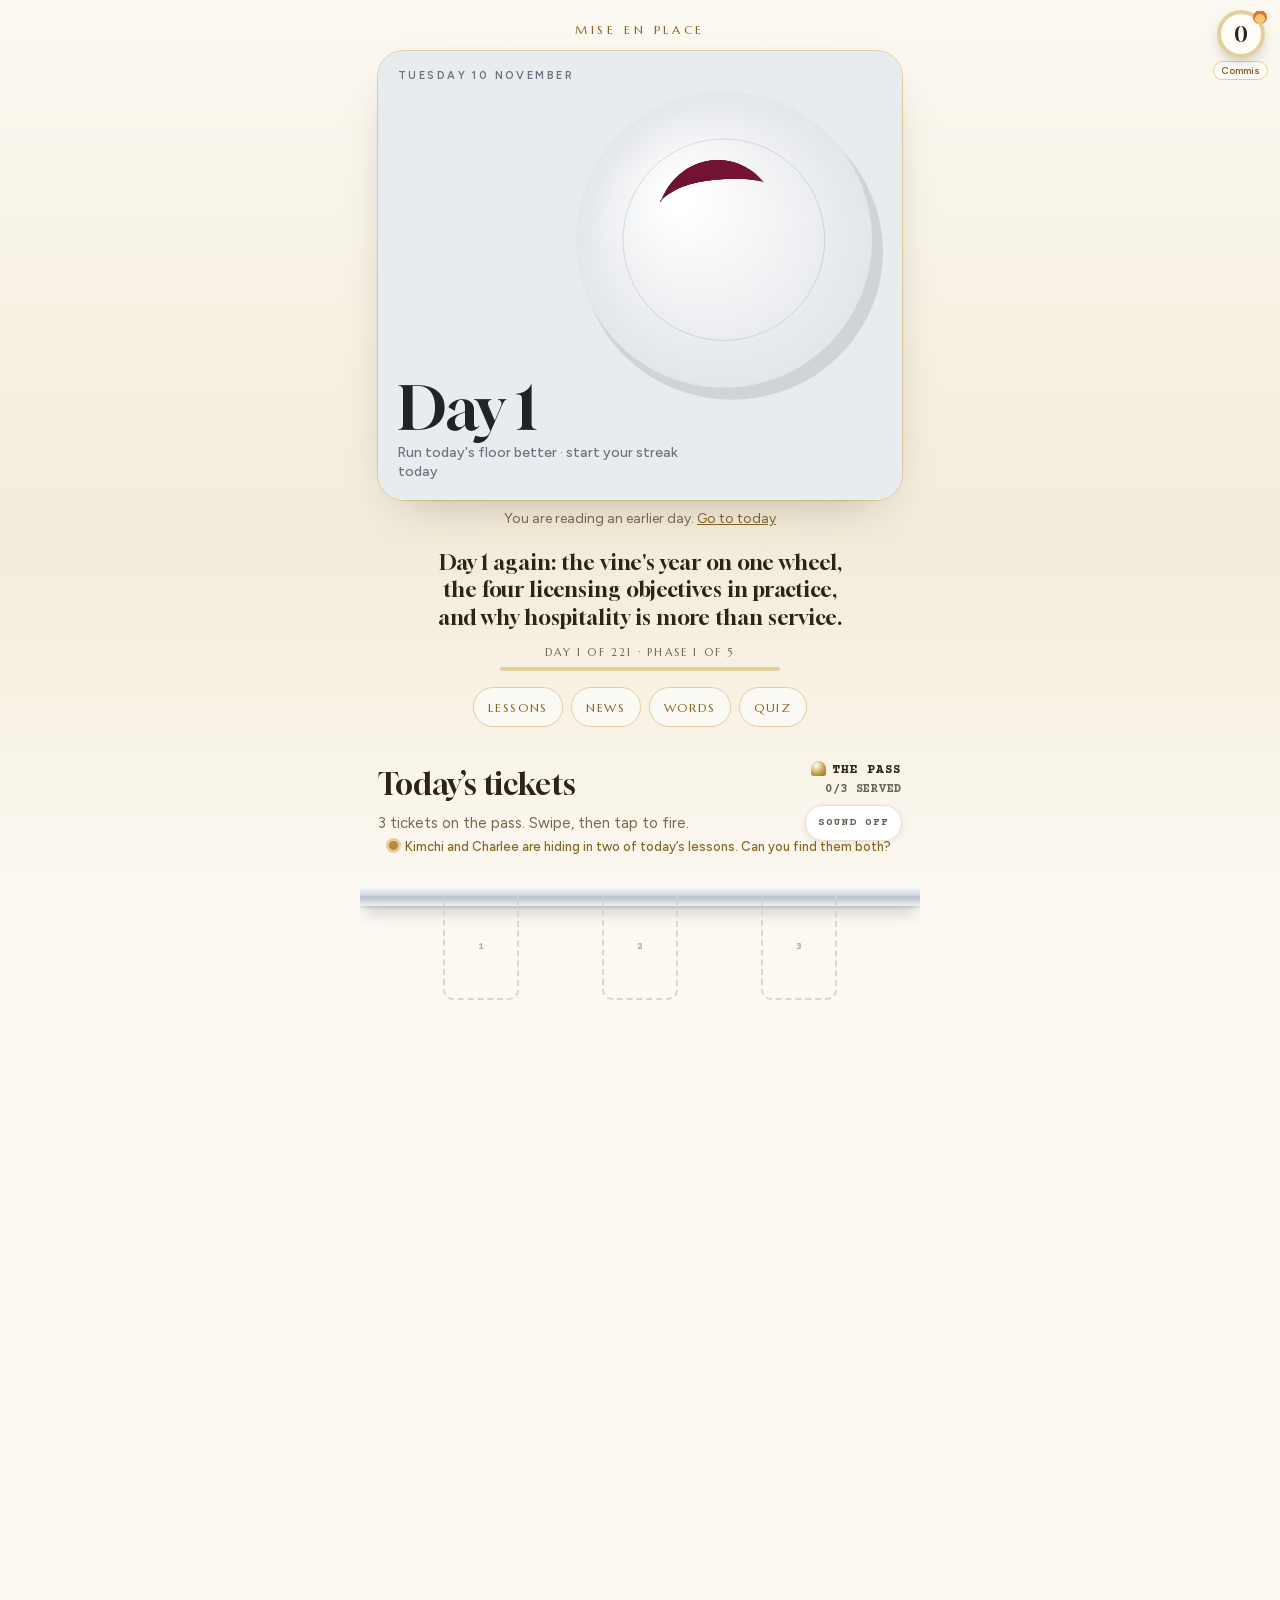
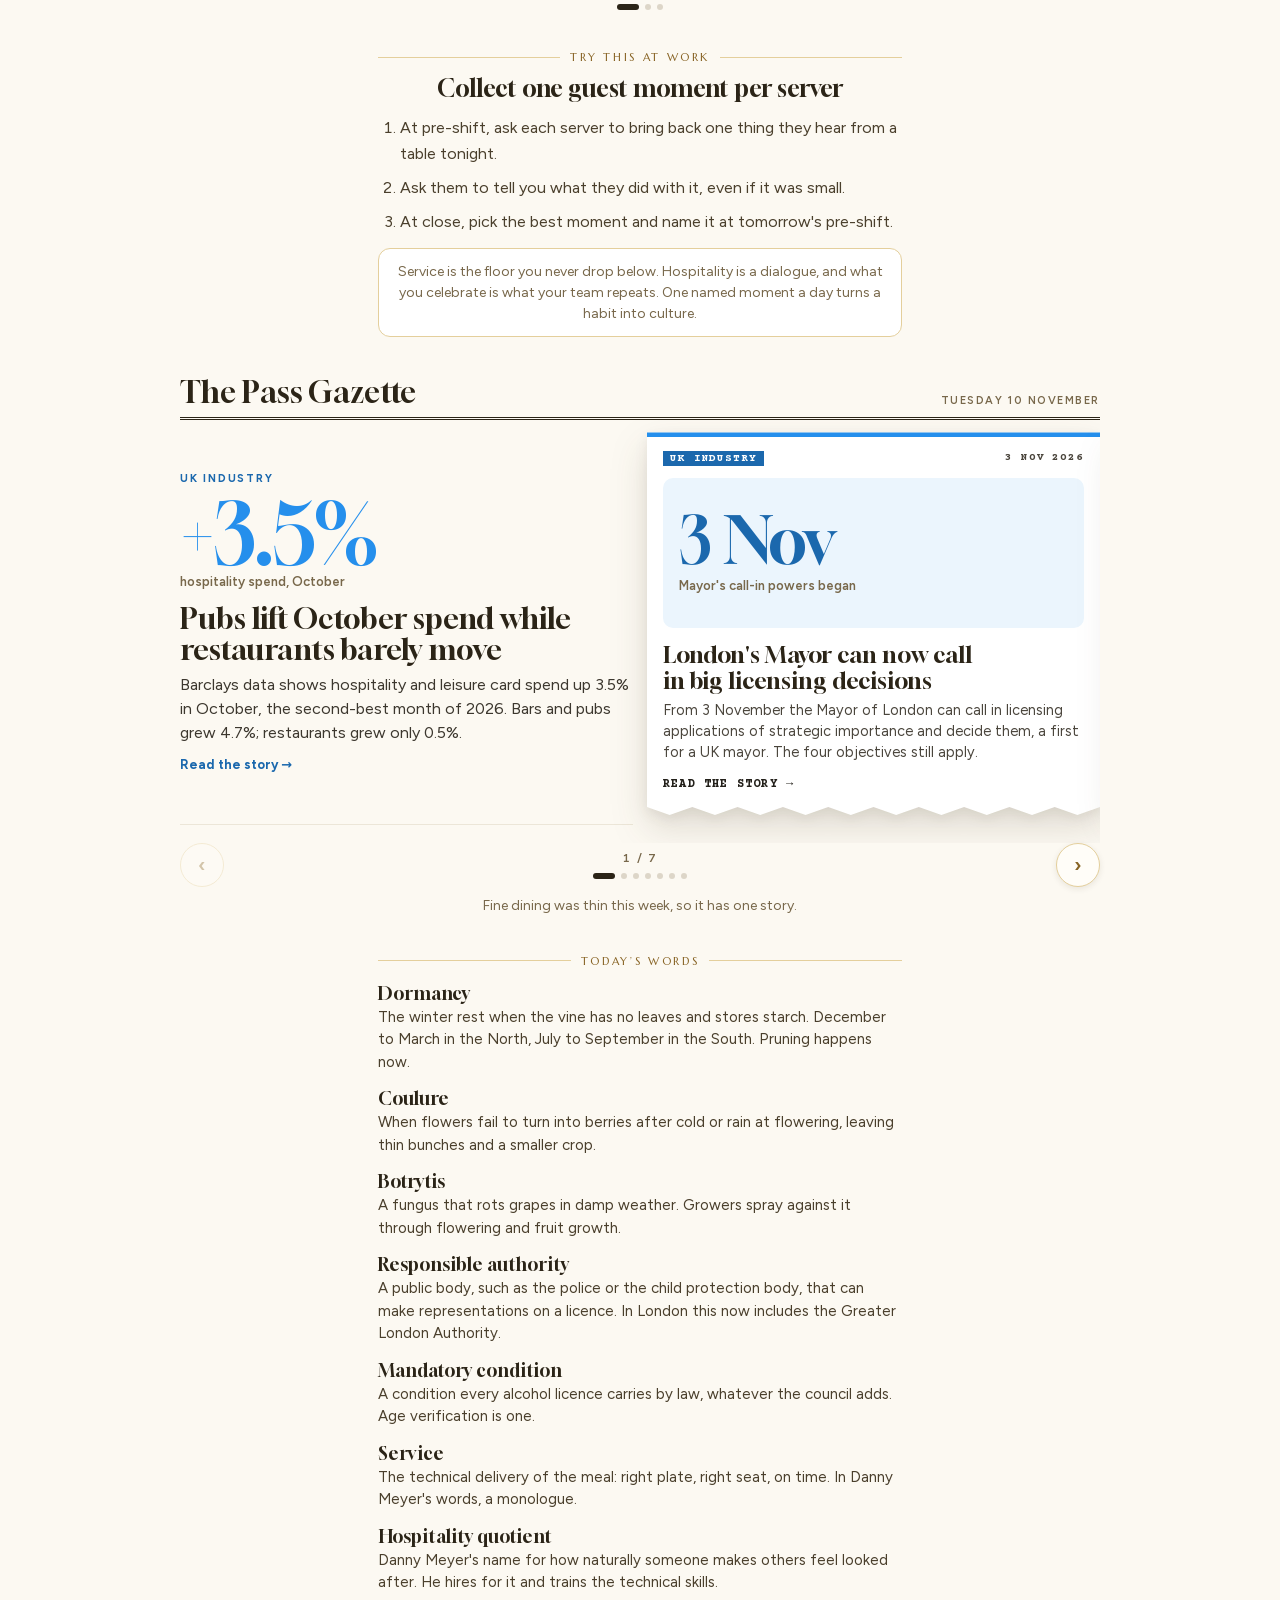
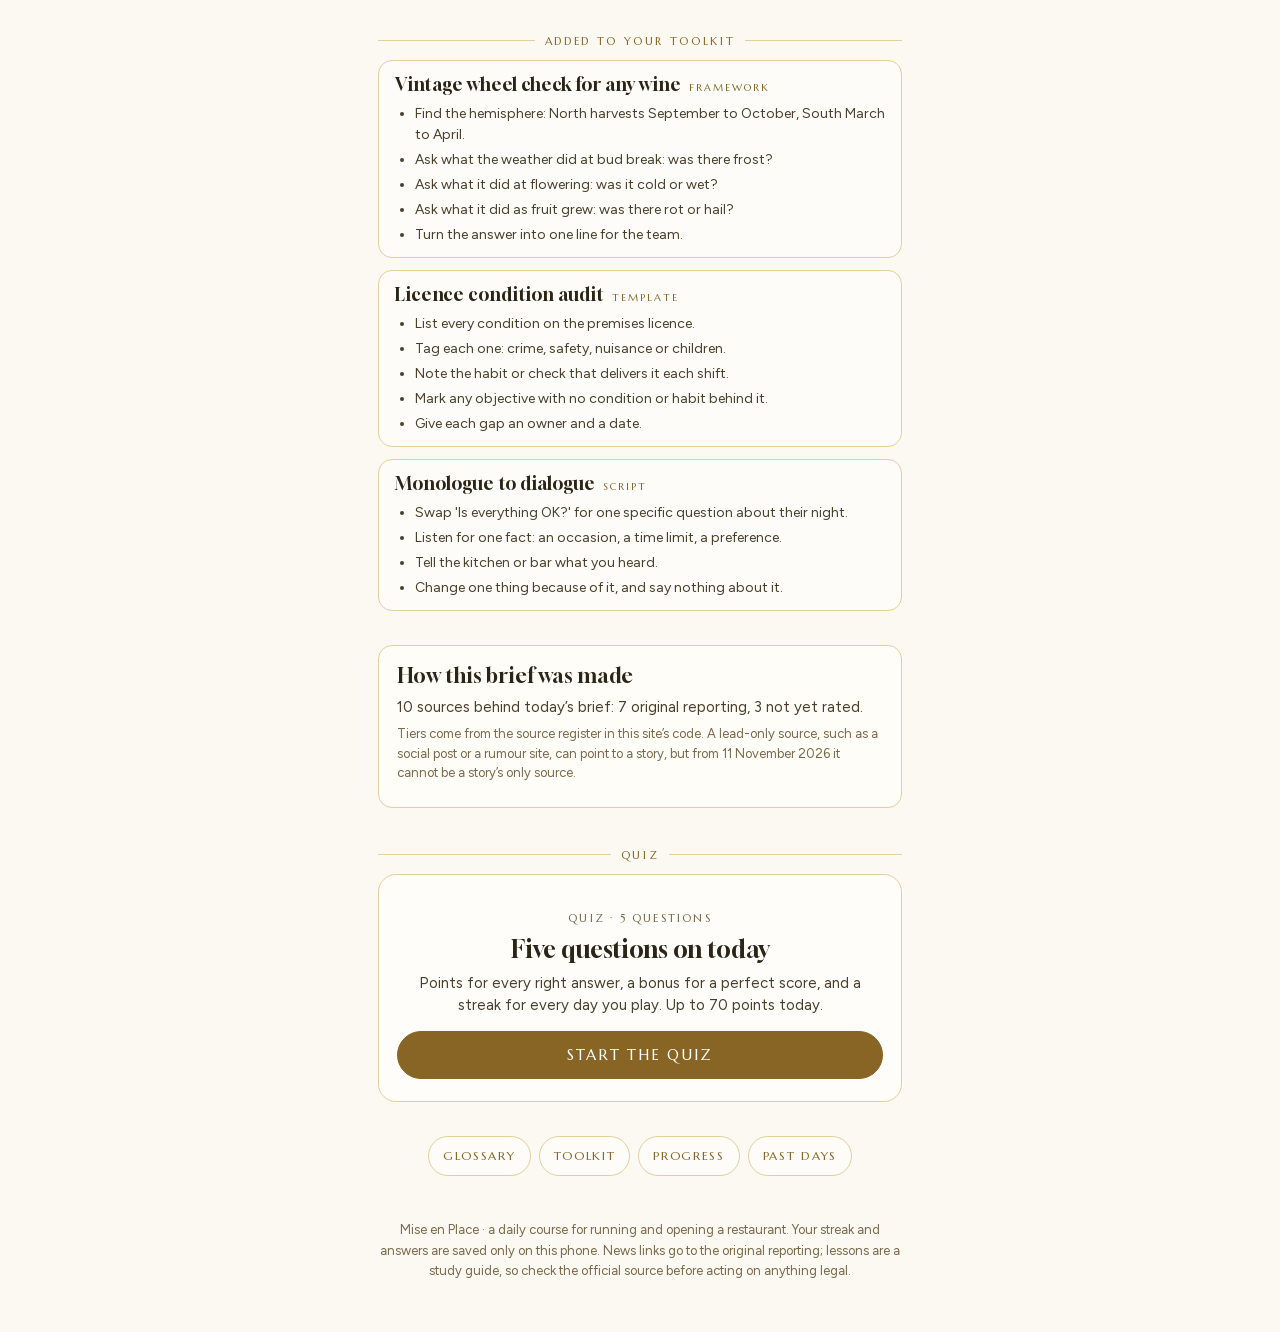
==== index.html @ 1d0776a3 "News becomes one sideways carousel under The Pass Gazette masthead The front page (lead story) is sl" ====
<!doctype html>
<html lang="en-GB">
<head>
<meta charset="utf-8">
<meta http-equiv="Content-Security-Policy" content="default-src 'none'; script-src 'self'; style-src 'self' 'unsafe-inline'; font-src 'self'; img-src 'self' data:; connect-src 'self'; manifest-src 'self'; worker-src 'self'; media-src 'none'; object-src 'none'; base-uri 'none'; form-action 'none'">
<meta name="viewport" content="width=device-width, initial-scale=1, viewport-fit=cover">
<meta name="referrer" content="no-referrer">
<meta name="robots" content="noindex">
<meta name="theme-color" content="#fcf9f2">
<title>Mise en Place</title>
<link rel="manifest" href="manifest.webmanifest">
<link rel="apple-touch-icon" href="icons/apple-touch-icon.png">
<meta name="apple-mobile-web-app-capable" content="yes">
<meta name="mobile-web-app-capable" content="yes">
<meta name="apple-mobile-web-app-title" content="Mise en Place">
<meta name="apple-mobile-web-app-status-bar-style" content="default">
<link rel="icon" href="data:image/svg+xml,%3Csvg xmlns='http://www.w3.org/2000/svg' viewBox='0 0 32 32'%3E%3Ccircle cx='16' cy='16' r='15' fill='%23fcf9f2' stroke='%23b48a3c' stroke-width='2'/%3E%3Ctext x='16' y='22' font-size='16' text-anchor='middle' fill='%23b48a3c' font-family='Georgia'%3EM%3C/text%3E%3C/svg%3E">
<link rel="stylesheet" href="fonts/fonts.css">
<style>
/* Champagne: daylight gold on ivory, thin gold rules, engraved small capitals, centred. Bright backgrounds only. */
:root{--ivory:#fcf9f2;--ivory2:#f4ecda;--ink:#2b2417;--body:#4a3f2c;--gold:#b48a3c;--goldd:#886425;--goldl:#e4cf9c;--mute:#78684b;--card:#fffdf8;--ok:#4f7d2e;--no:#a8452e;
  --disp:'Gloock',Georgia,serif;--caps:'Marcellus',Georgia,serif;--ui:'Figtree',system-ui,sans-serif;color-scheme:light}
*{box-sizing:border-box}
html{background:var(--ivory)}
body{margin:0;background:linear-gradient(var(--ivory),var(--ivory2) 60%,var(--ivory));background-attachment:fixed;color:var(--ink);font-family:var(--ui);-webkit-text-size-adjust:100%}
a{color:var(--goldd)}
button{font:inherit;color:inherit;cursor:pointer}
.wrap{max-width:560px;margin:0 auto;padding:16px max(18px,env(safe-area-inset-left)) 48px max(18px,env(safe-area-inset-right))}
.mast{text-align:center;font:400 12px var(--caps);letter-spacing:.3em;text-transform:uppercase;color:var(--goldd);margin:6px 0 14px}
.hero{position:relative;width:100%;aspect-ratio:420/360;border-radius:26px;overflow:hidden;box-shadow:0 18px 50px -26px #2b241766,0 0 0 1px var(--goldl);isolation:isolate;background:var(--ivory)}
.hero canvas{position:absolute;inset:0;width:100%;height:100%;display:block}
.ov{position:absolute;inset:0;pointer-events:none;padding:18px 20px;display:flex;flex-direction:column;justify-content:space-between;color:var(--hink,#2b2417)}
.ov .s{font:600 11px var(--ui);letter-spacing:.22em;text-transform:uppercase;color:var(--hsub,#7a6646)}
.ov .d{font:400 clamp(44px,13vw,60px)/1 var(--disp)}
.ov .d small{display:block;font:500 14px/1.35 var(--ui);color:var(--hsub,#4b5563);margin-top:6px;max-width:58%}
.welcome{text-align:center;font:400 21px/1.3 var(--disp);margin:22px 4px 6px;text-wrap:balance}
.prog{margin:14px 0 4px;text-align:center;font:400 11px var(--caps);letter-spacing:.2em;text-transform:uppercase;color:var(--mute)}
.bar{height:4px;border-radius:4px;background:var(--goldl);overflow:hidden;margin:8px auto 0;max-width:280px}.bar i{display:block;height:100%;background:var(--gold)}
.chips{display:flex;flex-wrap:wrap;justify-content:center;gap:8px;margin:16px 0 0}
.chips a,.chips button{font:400 12px var(--caps);letter-spacing:.14em;text-transform:uppercase;text-decoration:none;color:var(--goldd);border:1px solid var(--goldl);background:rgba(255,255,255,.6);border-radius:99px;padding:9px 14px;min-height:40px;display:inline-flex;align-items:center}
.rule{display:flex;align-items:center;gap:10px;color:var(--goldd);margin:40px 0 6px;font:400 11px var(--caps);letter-spacing:.24em;text-transform:uppercase;text-align:center}
.rule::before,.rule::after{content:'';flex:1;height:1px;background:var(--goldl)}
.lesson .mod{text-align:center;font:400 11px var(--caps);letter-spacing:.16em;text-transform:uppercase;color:var(--mute);margin-top:2px}
.dot{display:inline-block;width:8px;height:8px;border-radius:50%;margin-right:7px;vertical-align:1px}
h2.t{font:400 27px/1.15 var(--disp);margin:10px 0 8px;text-align:center;text-wrap:balance}
.outcome{text-align:center;font-style:italic;color:var(--mute);font-size:15px;line-height:1.45;margin:0 0 14px}
.fig{border-top:1px solid var(--goldl);border-bottom:1px solid var(--goldl);padding:14px 0;margin:0 -4px}
.fig svg{display:block;width:100%;height:auto;max-height:70vh}
.fig .alt{font-size:12px;color:var(--mute);text-align:center;margin-top:8px;line-height:1.4}
.lesson p,.tryit p,.tryit li{font-size:16px;line-height:1.62;color:var(--body);margin:14px 0 0}
.lesson h3{font:400 13px var(--caps);letter-spacing:.14em;text-transform:uppercase;color:var(--goldd);margin:22px 0 0}
.lesson h3+p{margin-top:6px}
.atwork{margin-top:20px;padding:14px 16px;border:1px solid var(--goldl);border-radius:14px;background:rgba(255,255,255,.55)}
.atwork b{display:block;font:400 11px var(--caps);letter-spacing:.2em;text-transform:uppercase;color:var(--goldd);margin-bottom:4px}
.atwork p{margin:0!important;font-size:15px!important}
.take{margin:18px 0 0;text-align:center;font:400 19px/1.35 var(--disp);color:var(--ink)}
.src{font:400 11px var(--caps);letter-spacing:.14em;color:var(--goldd);text-transform:uppercase;margin-top:14px;text-align:center;line-height:1.9}
.src a{color:var(--goldd);text-decoration:none;border-bottom:1px solid var(--goldl);padding:6px 0}
.checked{font-size:12px;color:var(--mute);text-align:center;margin-top:6px;line-height:1.4}
.tryit h2,.quizcard h2{font:400 24px/1.2 var(--disp);text-align:center;margin:10px 0 0;text-wrap:balance}
.tryit ol{margin:12px 0 0;padding-left:22px}.tryit li{margin-top:8px}
.tryit .why{font-size:14px;color:var(--mute);text-align:center;margin-top:14px;line-height:1.5}
.quizcard,.reviewcard{text-align:center;border:1px solid var(--goldl);border-radius:18px;padding:22px 18px;background:rgba(255,255,255,.65);margin-top:12px}
.quizcard p,.reviewcard p{color:var(--body);font-size:15px;line-height:1.5;margin:8px 0 0}
.btn{display:block;width:100%;margin-top:14px;min-height:48px;border-radius:99px;border:1px solid var(--goldd);background:var(--goldd);color:#fff;font:400 15px var(--caps);letter-spacing:.12em;text-transform:uppercase}
.btn.alt{background:#fff;color:var(--goldd);border-color:var(--goldl)}
.news .ng{margin-top:20px}
.news .nh{text-align:center;font:400 12px var(--caps);letter-spacing:.2em;text-transform:uppercase;color:var(--goldd)}
.item{border-bottom:1px solid var(--goldl);padding:14px 0}
.item:last-child{border-bottom:0}
.item h3{font:400 19px/1.25 var(--disp);margin:0}
.item p{font-size:15px;line-height:1.55;color:var(--body);margin:6px 0 0}
.item .so{font-size:14px;color:var(--mute)}
.item .so b{font-weight:600;color:var(--goldd)}
.item a{display:inline-block;font-size:13px;margin-top:6px;padding:6px 0}
.note{text-align:center;font-size:14px;color:var(--mute);margin-top:10px}
.words dl{margin:10px 0 0}.words dt{font:400 18px var(--disp);margin-top:14px}.words dd{margin:2px 0 0;font-size:15px;line-height:1.5;color:var(--body)}
.tool{border:1px solid var(--goldl);border-radius:14px;padding:12px 16px;margin-top:12px;background:rgba(255,255,255,.55)}
.tool b{font:400 18px var(--disp)}.tool .k{font:400 10px var(--caps);letter-spacing:.2em;text-transform:uppercase;color:var(--goldd);margin-left:8px}
.tool ul{margin:8px 0 0;padding-left:20px}.tool li{font-size:14px;line-height:1.5;color:var(--body);margin-top:4px}
footer{text-align:center;font-size:13px;color:var(--mute);margin-top:44px;line-height:1.6}
.err{padding:40px 10px;text-align:center;font-size:17px;line-height:1.5}
/* sheets */
.sheet{position:fixed;inset:0;z-index:20;background:var(--ivory);overflow:auto;-webkit-overflow-scrolling:touch}
.sheet .sbar{position:sticky;top:0;display:flex;justify-content:space-between;align-items:center;padding:10px 16px;background:rgba(252,249,242,.96);border-bottom:1px solid var(--goldl);z-index:1}
.sheet .sbar strong{font:400 12px var(--caps);letter-spacing:.2em;text-transform:uppercase;color:var(--goldd)}
.sheet .close{min-height:44px;padding:0 14px;border-radius:99px;border:1px solid var(--goldl);background:#fff;color:var(--goldd);font:400 13px var(--caps);letter-spacing:.1em}
.sheet .body{max-width:560px;margin:0 auto;padding:18px 18px 60px}
.sheet h2{font:400 26px/1.2 var(--disp);margin:6px 0 10px;text-wrap:balance}
.sheet h3{font:400 12px var(--caps);letter-spacing:.18em;text-transform:uppercase;color:var(--goldd);margin:22px 0 6px}
.meta{font-size:13px;color:var(--mute);line-height:1.5}
.dots{display:flex;gap:6px;margin:10px 0}.dots i{flex:1;height:4px;border-radius:4px;background:var(--goldl)}.dots i.on{background:var(--gold)}.dots i.ok{background:var(--ok)}.dots i.no{background:var(--no)}
.opt{display:flex;gap:12px;align-items:flex-start;width:100%;text-align:left;margin-top:10px;padding:13px 14px;min-height:52px;border-radius:14px;border:1px solid var(--goldl);background:#fff;font-size:16px;line-height:1.4}
.opt b{font:400 14px var(--caps);color:var(--goldd);min-width:16px}
.opt.ok{border-color:var(--ok);background:#eef5e6}.opt.no{border-color:var(--no);background:#fbece6}.opt.dim{opacity:.45}
.why{margin-top:14px;padding:12px 14px;border-radius:12px;background:#fff;border:1px solid var(--goldl);font-size:15px;line-height:1.5;color:var(--body)}
.score{font:400 64px/1 var(--disp);text-align:center;margin:18px 0 4px}
.pts{text-align:center;color:var(--goldd);font-weight:600}
.badges{display:grid;grid-template-columns:1fr 1fr;gap:10px}
.bd{border:1px solid var(--goldl);border-radius:12px;padding:10px 12px;background:#fff;font-size:13px;color:var(--mute);line-height:1.4}.bd b{display:block;color:var(--ink);font-size:15px}.bd.lock{opacity:.5}.bd.new{border-color:var(--gold);margin-top:10px}
.grid{display:grid;grid-template-columns:repeat(auto-fill,minmax(9px,1fr));gap:3px;margin-top:10px}.grid i{aspect-ratio:1;border-radius:2px;opacity:.22}.grid i.d{opacity:1}
.row{display:flex;justify-content:space-between;gap:10px;font-size:14px;color:var(--body);margin-top:6px}
input,textarea{width:100%;font:inherit;font-size:16px;padding:12px;border-radius:12px;border:1px solid var(--goldl);background:#fff;margin-top:8px}
textarea{min-height:90px}
.arch a{display:flex;justify-content:space-between;gap:10px;padding:14px 0;border-bottom:1px solid var(--goldl);text-decoration:none;color:var(--ink);font-size:16px}
.arch a span{color:var(--mute);font-size:14px}
/* lesson tickets: The Pass receipts in the Atelier carousel */
#lessons .lhead{display:flex;justify-content:space-between;align-items:flex-end;gap:12px;margin-top:34px}
#lessons .lhead h2{font:400 30px/1 var(--disp);margin:0}
#lessons .lhead .r{text-align:right;font:700 12px/1.5 'Courier Prime',ui-monospace,monospace;color:#6b655a;letter-spacing:.06em}
#lessons .lhead .r b{display:block;color:var(--ink);font-size:13px}
.bell{display:inline-block;width:15px;height:15px;border-radius:50% 50% 3px 3px;background:radial-gradient(circle at 35% 30%,#fff,#c7a64d 55%,#8a6a1c);vertical-align:-3px;margin-right:6px;transform-origin:50% 0;animation:ding 1.2s .5s ease-out}
@keyframes ding{20%{transform:rotate(-14deg)}40%{transform:rotate(12deg)}60%{transform:rotate(-6deg)}80%{transform:rotate(3deg)}}
#lessons .lsub{margin:6px 0 0;font-size:15px;color:var(--mute);display:flex;justify-content:space-between;align-items:center;gap:10px}
.car{display:flex;gap:14px;overflow-x:auto;scroll-snap-type:x mandatory;padding:22px 7% 18px;margin:0 calc(-1 * max(18px,env(safe-area-inset-left)));scrollbar-width:none}
.car::-webkit-scrollbar{display:none}
.tk{flex:0 0 86%;max-width:440px;scroll-snap-align:center;position:relative;border:0;text-align:left;padding:0 0 26px;background:none;--lift:0px;transform:translateY(var(--lift));filter:drop-shadow(0 6px 8px #3a2e1814);transition:transform .35s cubic-bezier(.2,.9,.2,1),opacity .35s,filter .35s;animation:print .9s cubic-bezier(.3,.9,.3,1) backwards}
.tk:nth-child(2){animation-delay:.3s}.tk:nth-child(3){animation-delay:.6s}
@keyframes print{from{clip-path:inset(0 0 100% 0);transform:translateY(-14px)}}
.tk:not(.off){--lift:-6px;filter:drop-shadow(0 4px 6px #3a2e181c) drop-shadow(0 22px 26px #3a2e1838)}
@media(hover:hover){.tk:not(.off):hover{--lift:-12px;filter:drop-shadow(0 6px 8px #3a2e1822) drop-shadow(0 34px 34px #3a2e1848)}}
.tk:not(.off):active{--lift:-2px;filter:drop-shadow(0 3px 4px #3a2e1826) drop-shadow(0 10px 14px #3a2e1830);transition-duration:.12s}
.tk.off{transform:scale(.94);opacity:.72}
.tk:focus-visible{outline:3px solid var(--gold);outline-offset:4px}
.paper{position:relative;background:#fff;padding:20px 20px 30px;min-height:500px;display:flex;flex-direction:column;clip-path:polygon(0 0,100% 0,100% calc(100% - 12px),95% 100%,90% calc(100% - 12px),85% 100%,80% calc(100% - 12px),75% 100%,70% calc(100% - 12px),65% 100%,60% calc(100% - 12px),55% 100%,50% calc(100% - 12px),45% 100%,40% calc(100% - 12px),35% 100%,30% calc(100% - 12px),25% 100%,20% calc(100% - 12px),15% 100%,10% calc(100% - 12px),5% 100%,0 calc(100% - 12px))}
.paper::before{content:'';position:absolute;inset:0 0 auto;height:6px;background:var(--c)}
.rows{display:flex;justify-content:space-between;gap:8px;font:700 12px 'Courier Prime',ui-monospace,monospace;letter-spacing:.08em;color:#4a453c;margin-top:6px}
.rows.lt{font-weight:400}
.rows .ar{color:#fff;background:var(--cd,var(--c));padding:2px 8px;white-space:nowrap}
.rn{font:400 92px/.8 var(--disp);color:var(--c);margin-top:14px}
.dash{border:0;border-top:2px dashed #d8d2c4;margin:14px 0 0}
.tk h3{font:400 27px/1.1 var(--disp);margin:12px 0 8px;color:#1f1c16;text-wrap:balance}
.tk p{margin:0 0 16px;font-size:15.5px;line-height:1.5;color:#4a453c}
.glimpse{position:relative;margin-top:auto;height:150px;border-radius:12px;background:#faf8f3;border:1px solid #efe9dc;overflow:hidden}
.glimpse::after{content:'';position:absolute;left:0;right:0;bottom:0;height:34px;background:linear-gradient(rgba(250,248,243,0),#faf8f3)}
.glimpse svg{display:block;width:100%;height:100%}
.fire{display:flex;justify-content:space-between;gap:8px;margin-top:14px;font:700 13px 'Courier Prime',ui-monospace,monospace;letter-spacing:.08em;color:#23201a}
.fire span:first-child{color:#6b655a;overflow:hidden;text-overflow:ellipsis;white-space:nowrap}
.stamp{position:absolute;right:18px;top:118px;font:700 28px 'Courier Prime',ui-monospace,monospace;color:#ad4c25;border:3px solid #ad4c25;padding:2px 12px;transform:rotate(-12deg) scale(2.2);opacity:0;letter-spacing:.12em;pointer-events:none;background:rgba(255,255,255,.75)}
.tk.done .stamp{opacity:.9;transform:rotate(-12deg) scale(1);transition:transform .35s cubic-bezier(.3,1.6,.5,1),opacity .2s}
.pager{display:flex;justify-content:center;gap:6px}
.pager i{width:6px;height:6px;border-radius:50%;background:#ddd6c8;transition:all .3s}.pager i.on{width:22px;border-radius:6px;background:var(--ink)}.pager i.ok{background:#ad4c25}
/* the reading sheet */
.lwrap{position:fixed;inset:0;z-index:25}
.lscrim{position:absolute;inset:0;background:rgba(35,32,26,.25);animation:fade .3s both}
@keyframes fade{from{opacity:0}}
.lsheet{position:absolute;left:0;right:0;bottom:0;top:max(44px,env(safe-area-inset-top));max-width:640px;margin:0 auto;border-radius:26px 26px 0 0;background:#fff;box-shadow:0 -20px 40px -20px #3a2e1855;overflow-y:auto;-webkit-overflow-scrolling:touch;animation:rise .45s cubic-bezier(.2,.9,.2,1) both}
@keyframes rise{from{transform:translateY(100%)}}
.lsheet .grab{width:42px;height:5px;border-radius:5px;background:#ddd6c8;margin:10px auto 0}
.lsheet .x{position:absolute;top:4px;right:12px;z-index:3;width:44px;height:44px;border-radius:50%;border:0;background:#f3efe6;font:600 18px var(--ui)}
.lsheet .rcpt{display:flex;justify-content:space-between;gap:8px;padding:8px 66px 16px 22px;font:700 12px 'Courier Prime',ui-monospace,monospace;letter-spacing:.08em;color:#4a453c}
.lsheet .tabs{position:sticky;top:0;z-index:2;display:flex;gap:6px;padding:12px 18px;background:#fff;border-bottom:1px solid #f0ebe0;overflow-x:auto;scrollbar-width:none}
.lsheet .tabs::-webkit-scrollbar{display:none}
.lsheet .tabs button{flex:0 0 auto;border:1px solid #e6e0d3;background:#fff;border-radius:99px;min-height:40px;padding:0 14px;font:600 13px var(--ui);color:#4a453c}
.lsheet .tabs button.on{background:var(--ink);color:#fff;border-color:var(--ink)}
.lb{padding:6px 20px calc(44px + env(safe-area-inset-bottom))}
.lb h2{font:400 30px/1.12 var(--disp);margin:10px 0 8px;color:#1f1c16;text-wrap:balance}
.lb .out{font-style:italic;color:#5a5347;font-size:16px;line-height:1.45;margin:0 0 14px}
.lb .fig{margin:0 -20px;padding:14px 0 10px;background:#fbfaf7}
.lb .fig svg{display:block;width:100%;height:auto}
.lb .fig .alt{font-size:13px;color:#6b655a;text-align:center;margin:8px 20px 0;line-height:1.45}
.lb .zoom{display:block;margin:10px auto 0;border:1px solid #e6e0d3;background:#fff;border-radius:99px;min-height:40px;padding:0 16px;font:600 13px var(--ui);color:#23201a}
.lb p{font-size:16.5px;line-height:1.65;color:#2f2b24;margin:14px 0 0}
.lb h4{font:700 13px 'Courier Prime',ui-monospace,monospace;letter-spacing:.12em;text-transform:uppercase;color:#8a5a2b;margin:26px 0 0}
.lb h4+p{margin-top:6px}
.lb .work{margin-top:22px;padding:14px 16px;border-radius:14px;background:#fbfaf7;border:1px solid #ece6d8}
.lb .work b{display:block;font:700 12px 'Courier Prime',ui-monospace,monospace;letter-spacing:.14em;text-transform:uppercase;color:#8a5a2b;margin-bottom:4px}
.lb .work p{margin:0;font-size:16px}
.lb .take{font:400 22px/1.3 var(--disp);color:#1f1c16;text-align:center;margin:22px 0 0;padding:16px 0;border-top:2px dashed #d8d2c4;border-bottom:2px dashed #d8d2c4}
.lb .src{font-size:13px;color:#6b655a;text-align:center;margin-top:14px;line-height:1.7}
.lb .src a{color:var(--goldd)}
.lb .checked{font-size:12.5px;color:#6b655a;text-align:center;margin-top:6px;line-height:1.45}
.lb .served{display:block;width:100%;margin-top:22px;min-height:52px;border:0;border-radius:14px;background:#ad4c25;color:#fff;font:700 15px 'Courier Prime',ui-monospace,monospace;letter-spacing:.12em;text-transform:uppercase}
.lb .served.was{background:#fff;color:#ad4c25;border:2px solid #ad4c25}
.lb .unserve{display:block;margin:10px auto 0;min-height:44px;padding:0 14px;border:0;background:none;color:var(--mute);font:500 14px var(--ui);text-decoration:underline;text-underline-offset:3px}
.big{position:fixed;inset:0;z-index:28;background:#fff;display:flex;flex-direction:column;animation:fade .25s both}
.big .bar2{display:flex;justify-content:space-between;align-items:center;gap:10px;padding:max(12px,env(safe-area-inset-top)) 16px 12px;border-bottom:1px solid #f0ebe0;font:600 14px var(--ui);color:#4a453c}
.big .bar2 button{border:0;background:var(--ink);color:#fff;border-radius:99px;min-height:44px;padding:0 18px;font:600 14px var(--ui)}
.big .pan{flex:1;overflow:auto;-webkit-overflow-scrolling:touch}
.big .pan svg{display:block;width:200%;max-width:1100px;height:auto;padding:14px}
.big .hint2{padding:8px 16px calc(14px + env(safe-area-inset-bottom));font-size:13px;color:#6b655a;text-align:center}
@media (prefers-reduced-motion: reduce){.tk,.lsheet,.lscrim,.big,.bell{animation:none!important}.building>*{animation:none!important}}
@keyframes build{from{opacity:0;transform:translateY(6px) scale(.97)}to{opacity:1;transform:none}}
.building>*{animation:build .5s cubic-bezier(.2,.9,.2,1) both;transform-box:fill-box;transform-origin:center}
/* Order up: served tickets hang on the pass rail under the heat lamp */
.pass{position:relative;height:150px;margin:18px calc(-1 * max(18px,env(safe-area-inset-left))) 0;overflow:hidden}
.pass .rail{position:absolute;left:0;right:0;top:14px;height:20px;background:linear-gradient(180deg,#fbfcfd,#d4dbe1 45%,#b7c1ca 55%,#eef2f5);box-shadow:0 2px 2px #4a5a6a33,0 10px 16px -6px #4a5a6a77}
.pass .lamp{position:absolute;left:0;right:0;top:34px;height:116px;background:radial-gradient(60% 100% at 50% 0%,rgba(255,170,60,.0),transparent 70%);transition:background .6s}
.pass .lamp.on{background:radial-gradient(60% 100% at 50% 0%,rgba(255,170,60,.4),transparent 72%)}
.pass .slot{position:absolute;top:24px;width:76px;height:104px;border:2px dashed #ddd6c8;border-top:0;border-radius:0 0 10px 10px;display:flex;align-items:center;justify-content:center;font:700 10px 'Courier Prime',ui-monospace,monospace;letter-spacing:.08em;color:#b4ab99}
.pass .hung{position:absolute;top:24px;width:76px;height:104px;background:#fff;padding:8px 7px;border-top:4px solid var(--c);font:400 12px/1.15 var(--disp);color:var(--ink);transform-origin:50% 0;filter:drop-shadow(0 3px 3px #3a2e1826) drop-shadow(0 14px 14px #3a2e1838);clip-path:polygon(0 0,100% 0,100% calc(100% - 6px),90% 100%,80% calc(100% - 6px),70% 100%,60% calc(100% - 6px),50% 100%,40% calc(100% - 6px),30% 100%,20% calc(100% - 6px),10% 100%,0 calc(100% - 6px))}
.pass .hung i{display:block;margin-top:5px;font:700 9px 'Courier Prime',ui-monospace,monospace;letter-spacing:.06em;color:#ad4c25;font-style:normal}
.pass .clip{position:absolute;top:16px;width:18px;height:16px;border-radius:3px;background:linear-gradient(#f2f5f8,#a9b4be);box-shadow:0 3px 4px #3a2e1840;z-index:2}
.pass .orderup{position:absolute;left:0;right:0;top:56px;text-align:center;font:400 34px var(--disp);color:#ad4c25;opacity:0;pointer-events:none;text-shadow:0 6px 18px rgba(255,170,60,.45)}
.snd{flex:0 0 auto;white-space:nowrap;border:1px solid #e6e0d3;background:#fff;border-radius:99px;min-height:36px;padding:0 12px;font:700 11px 'Courier Prime',ui-monospace,monospace;letter-spacing:.08em;color:#6b655a;box-shadow:0 2px 6px #3a2e1818}
.pass .full{position:absolute;left:max(18px,env(safe-area-inset-left));bottom:10px;font:700 11px 'Courier Prime',ui-monospace,monospace;letter-spacing:.1em;color:#ad4c25;opacity:0;transition:opacity .4s}
.pass .full.on{opacity:1}
.flyer{position:fixed;z-index:40;pointer-events:none;transform-origin:0 0;filter:drop-shadow(0 10px 12px #3a2e1840) drop-shadow(0 34px 40px #3a2e1855)}
.tk.next::after{content:'NEXT UP';position:absolute;top:-11px;left:50%;transform:translateX(-50%);z-index:3;background:var(--ink);color:#fff;font:700 10px 'Courier Prime',ui-monospace,monospace;letter-spacing:.14em;padding:3px 8px;border-radius:99px}
/* news: The Pass Gazette masthead and front page (the first slide of the carousel below) */
.gmast{display:flex;justify-content:space-between;align-items:flex-end;gap:10px;margin-top:40px;padding-bottom:10px;border-bottom:3px double var(--ink)}
.gmast h2{font:400 30px/1 var(--disp);margin:0}
.gmast span{font:600 11px var(--ui);letter-spacing:.14em;text-transform:uppercase;color:var(--mute)}
.nk{font:700 11px var(--ui);letter-spacing:.16em;text-transform:uppercase;color:var(--cd,var(--c))}
.glead{display:block;width:100%;border:0;background:none;text-align:left;padding:18px 0 22px;border-bottom:1px solid #ece6d8}
.gphoto{margin:0 0 14px;}.gphoto img{border-radius:18px;aspect-ratio:3/2;box-shadow:0 4px 6px #3a2e1814,0 18px 26px -12px #3a2e1840}.gphoto-x{background:#efe9dc;box-shadow:0 4px 6px #3a2e1814,0 18px 26px -12px #3a2e1840}
.gphoto img{display:block;width:100%;height:100%;object-fit:cover}
.gbig{font:400 84px/.9 var(--disp);color:var(--c);letter-spacing:-.02em;margin:10px 0 2px}
.gbl{font:600 13px var(--ui);color:var(--mute)}
.glead h3{font:400 29px/1.08 var(--disp);margin:14px 0 8px;text-wrap:balance}
.glead p{margin:0;font-size:16px;line-height:1.5;color:#3c372e}
.grd{display:inline-block;margin-top:12px;font:700 13px var(--ui);color:var(--cd,var(--c))}
/* news carousel (plan 7): one sideways row, the front page first, the other stories beside it as receipt cards; every slide the same height */
.gcar{position:relative;display:flex;gap:14px;overflow-x:auto;overscroll-behavior-x:contain;scroll-snap-type:x mandatory;scroll-padding-inline:max(18px,env(safe-area-inset-left)) max(18px,env(safe-area-inset-right));padding:12px max(18px,env(safe-area-inset-right)) 18px max(18px,env(safe-area-inset-left));margin:0 calc(-1 * max(18px,env(safe-area-inset-right))) 0 calc(-1 * max(18px,env(safe-area-inset-left)));scrollbar-width:none}
.gcar::-webkit-scrollbar{display:none}
.gcar:focus-visible{outline:3px solid var(--gold);outline-offset:-3px}
.gcar>button{flex:0 0 86%;min-width:0;scroll-snap-align:start;scroll-snap-stop:always}
.gcar.solo>button{flex-basis:100%}
.gcar .glead{padding-top:6px}
.gcar .glead:focus-visible,.gcard:focus-visible{outline:3px solid var(--gold);outline-offset:3px}
.gcard{position:relative;display:flex;border:0;text-align:left;padding:0 0 10px;background:none;filter:drop-shadow(0 4px 6px #3a2e1814) drop-shadow(0 16px 18px #3a2e1824)}
.gcard .pp{flex:1;min-width:0;display:flex;flex-direction:column;background:#fff;padding:14px 16px 24px;border-top:5px solid var(--c);clip-path:polygon(0 0,100% 0,100% calc(100% - 8px),95% 100%,90% calc(100% - 8px),85% 100%,80% calc(100% - 8px),75% 100%,70% calc(100% - 8px),65% 100%,60% calc(100% - 8px),55% 100%,50% calc(100% - 8px),45% 100%,40% calc(100% - 8px),35% 100%,30% calc(100% - 8px),25% 100%,20% calc(100% - 8px),15% 100%,10% calc(100% - 8px),5% 100%,0 calc(100% - 8px))}
.gcard .dl{display:flex;justify-content:space-between;gap:8px;font:700 11px 'Courier Prime',ui-monospace,monospace;letter-spacing:.08em;color:#4a453c}
.gcard .dl .t{color:#fff;background:var(--cd,var(--c));padding:1px 7px}
.gcard .gphoto{flex:1 1 auto;display:flex;flex-direction:column;margin:12px 0 0}
.gcard .gphoto img{flex:1 1 0;min-height:170px;height:auto;aspect-ratio:auto;border-radius:10px;background:#efe9dc;box-shadow:none}
.gcard .gfig{flex:1 1 auto;display:flex;flex-direction:column;justify-content:center;gap:8px;min-height:150px;margin:12px 0 0;padding:16px;border-radius:10px;background:color-mix(in srgb,var(--c) 9%,#fff)}
.gcard .gfig b{font:400 64px/.9 var(--disp);color:var(--cd,var(--c));letter-spacing:-.02em;overflow-wrap:anywhere}
.gcard .gfig span{font:600 13px/1.35 var(--ui);color:var(--mute)}
.gcard .gfig.sm{flex:none;min-height:0;flex-direction:row;align-items:baseline;gap:10px;padding:10px 12px}
.gcard .gfig.sm b{font-size:34px;flex:none}
.gcard h4{font:400 23px/1.12 var(--disp);margin:14px 0 6px;color:var(--ink);text-wrap:balance}
.gcard p{margin:0;font-size:14.5px;line-height:1.45;color:#4a453c}
.gcard .more{display:block;margin-top:14px;font:700 12px 'Courier Prime',ui-monospace,monospace;letter-spacing:.1em;color:#23201a}
.gnav{display:flex;align-items:center;justify-content:space-between;gap:12px}
.gpos{display:flex;flex-direction:column;align-items:center;gap:8px;min-width:0}
.gpos .pager{flex-wrap:wrap}
.gcount{font:600 12px var(--ui);letter-spacing:.14em;color:var(--mute);font-variant-numeric:tabular-nums}
.gnb{flex:0 0 44px;width:44px;height:44px;border-radius:50%;border:1px solid var(--goldl);background:var(--card);color:var(--goldd);font:600 20px/1 var(--ui);display:grid;place-items:center;box-shadow:0 2px 6px #3a2e1818}
.gnb:disabled{opacity:.35;cursor:default;box-shadow:none}
.gnb:focus-visible{outline:3px solid var(--gold);outline-offset:3px}
/* wide screens: the news breaks out of the reading column so the front page and the next card sit side by side */
@media (min-width:760px){
  .news{width:min(920px,calc(100vw - 48px));margin-left:calc((100% - min(920px,calc(100vw - 48px))) / 2)}
  .gcar{margin:0;padding:12px 0 18px;scroll-padding-inline:0}
  .gcar>button{flex-basis:calc((100% - 14px) / 2)}
}
.nsheet .nb{padding:14px 22px calc(40px + env(safe-area-inset-bottom))}
.nhero{margin:0 -22px 14px}.nhero img{display:block;width:100%;max-height:300px;object-fit:cover}
.nhero figcaption{font-size:12px;color:#6b655a;padding:6px 22px 0;line-height:1.4}.gphoto figcaption{font-size:11.5px;color:var(--mute);padding:6px 2px 0}
.nhero figcaption a{color:inherit}
.nmeta{display:flex;justify-content:space-between;gap:8px;align-items:center}
.nmeta span:last-child{font:700 11px 'Courier Prime',ui-monospace,monospace;letter-spacing:.08em;color:var(--mute);text-align:right}
.nsheet h2{font:400 28px/1.12 var(--disp);margin:10px 0 0;text-wrap:balance}
.nfig{display:flex;align-items:baseline;gap:10px;margin:14px 0 4px;padding:12px 14px;border-radius:14px;background:color-mix(in srgb,var(--c) 9%,#fff)}
.nfig b{font:400 40px/1 var(--disp);color:var(--c)}.nfig span{font:600 13px var(--ui);color:var(--mute)}
.ndraw{margin:14px -22px 0;padding:12px 0 8px;background:#fbfaf7}.ndraw svg{display:block;width:100%;height:auto}
.ndraw .alt{font-size:12.5px;color:#6b655a;text-align:center;margin:6px 22px 0;line-height:1.4}
.nsec{margin-top:18px}
.nsec h4{margin:0;font:700 12px 'Courier Prime',ui-monospace,monospace;letter-spacing:.14em;text-transform:uppercase;color:#8a5a2b}
.nsec p{margin:6px 0 0;font-size:16.5px;line-height:1.6;color:#2f2b24}
.nsec.so{padding:14px 16px;border-radius:14px;background:#fbfaf7;border:1px solid #ece6d8}
.nsec.ins{padding:14px 16px;border-left:4px solid var(--c);background:color-mix(in srgb,var(--c) 6%,#fff);border-radius:0 14px 14px 0}
.nsec.ins p{font:400 19px/1.35 var(--disp);color:#1f1c16}
.orig{display:flex;justify-content:space-between;align-items:center;margin-top:22px;min-height:52px;padding:0 18px;border-radius:14px;background:var(--ink);color:#fff!important;text-decoration:none;font:700 14px var(--ui)}
#fx{position:fixed;inset:0;width:100%;height:100%;pointer-events:none;z-index:30}
@media (prefers-reduced-motion: reduce){*{scroll-behavior:auto!important}}
/* Kimchi: hint on the pass, the cameo in a lesson, the quiz reward */
.kpaused *{animation-play-state:paused!important}
.khint{display:block;margin:-2px 0 12px;text-align:center;font:500 13px var(--ui);color:var(--goldd)}
.khint::before{content:'';display:inline-block;width:9px;height:9px;border-radius:50%;background:var(--gold);margin-right:7px;vertical-align:1px;box-shadow:0 0 0 3px var(--goldl)}
.kcam{display:flex;align-items:flex-end;gap:14px;margin:26px 0 6px;padding:0 4px}
.kwin{position:relative;flex:none;width:112px;height:128px;overflow:hidden;border-radius:16px 16px 0 0}
.kpeek{position:absolute;left:0;top:0;border-radius:16px 16px 0 0;overflow:hidden;transform:translateY(78%);transition:transform .9s cubic-bezier(.2,1.3,.4,1) .15s}
.kcam.up .kpeek{transform:translateY(0)}
.klip{position:absolute;left:-6px;right:-6px;bottom:0;height:14px;z-index:2;background:#fff;border-top:2px dashed var(--goldl)}
.ktx{display:grid;gap:2px;padding-bottom:10px;min-width:0}
.ktx b{font:400 20px/1.15 var(--disp);color:var(--ink)}
.ktx span{font:400 14px/1.4 var(--ui);color:var(--mute)}
.kreward{position:relative;width:100%;border-radius:22px;overflow:hidden;isolation:isolate;margin:6px 0 16px;box-shadow:0 14px 36px -22px #2b241788,0 0 0 1px var(--goldl);background:var(--ivory)}
.kstage{position:relative;aspect-ratio:420/360;overflow:hidden}.kstage>.khero{position:absolute;inset:0}
.kov{position:relative;z-index:5;padding:12px 18px 16px;display:grid;gap:4px;text-align:left;pointer-events:none;background:var(--ivory)}
.kov b{font:400 34px/1 var(--disp);color:var(--ink)}
.kov span{font:500 14px/1.35 var(--ui);color:#4a3f2c}
.kpal{position:absolute;left:10px;bottom:10px;z-index:3;overflow:hidden;border-radius:14px;box-shadow:0 0 0 2px var(--ivory),0 0 0 3px var(--goldl),0 8px 18px -10px #2b241799}
@media (prefers-reduced-motion:reduce){.kpeek{transition:none}}
/* score badge, My scores and the Kimchi postcard */
.scorebadge{position:fixed;z-index:15;top:calc(env(safe-area-inset-top,0px) + 10px);right:max(12px,env(safe-area-inset-right,0px));display:grid;justify-items:center;gap:3px;background:none;border:0;padding:0;cursor:pointer}
.scorebadge .ring{width:48px;height:48px;border-radius:50%;display:grid;place-items:center;position:relative;font:400 20px var(--disp);color:var(--ink);background:conic-gradient(var(--gold) 0 var(--p,0%),var(--goldl) 0);box-shadow:0 6px 16px -6px #2b241766}
.scorebadge .ring::before{content:'';position:absolute;inset:4px;border-radius:50%;background:var(--card)}
.scorebadge .ring{isolation:isolate}.scorebadge .ring::before{z-index:-1}
.scorebadge .ring::after{content:'';position:absolute;right:-2px;top:-3px;width:14px;height:17px;background:radial-gradient(circle at 50% 70%,#f7c56b 0 35%,#e0763a 36% 60%,transparent 61%);border-radius:50% 50% 45% 45%/60% 60% 40% 40%}
.scorebadge .pill{font:600 10px var(--ui);padding:2px 7px;border-radius:99px;background:var(--card);color:var(--goldd);border:1px solid var(--goldl);white-space:nowrap}
.scorebadge:focus-visible .ring{outline:2px solid var(--goldd);outline-offset:3px}
@media (max-width:420px){.scorebadge .pill{display:none}.scorebadge .ring{width:42px;height:42px;font-size:18px}}
.sc-hero{display:flex;align-items:center;gap:16px;margin:8px 0 12px}
.ring.big{width:96px;height:96px;flex:none;border-radius:50%;display:grid;place-items:center;position:relative;isolation:isolate;background:conic-gradient(var(--gold) 0 var(--p,0%),var(--goldl) 0)}
.ring.big::before{content:'';position:absolute;inset:7px;border-radius:50%;background:var(--card);z-index:-1}
.ring.big b{font:400 14px/1.1 var(--disp);text-align:center;padding:0 10px}
.sc-tot{font:400 46px/1 var(--disp)}.sc-hero small{display:block;color:var(--mute);font-size:13px}
.sc-stats{display:grid;grid-template-columns:repeat(3,minmax(0,1fr));gap:8px;margin-top:16px}
.sc-stats div{background:var(--card);border:1px solid var(--goldl);border-radius:12px;padding:10px;display:grid;gap:2px;text-align:center}
.sc-stats b{font:400 24px/1.1 var(--disp)}.sc-stats span{font:500 10px var(--ui);letter-spacing:.08em;text-transform:uppercase;color:var(--mute)}
.sc-strip{display:grid;grid-template-columns:repeat(7,minmax(0,1fr));gap:5px}
.sc-strip i{aspect-ratio:1;border-radius:6px;background:#efe6d2;display:block}
.sc-strip i.d{background:var(--goldl)}.sc-strip i.p{background:var(--gold)}.sc-strip i.m{background:transparent;border:1.5px dashed #d9c9a6}.sc-strip i.t{outline:2px solid var(--ink);outline-offset:1px}
.sc-key{display:flex;flex-wrap:wrap;gap:12px;margin-top:8px;font-size:12px;color:var(--mute)}
.sc-key i{display:inline-block;width:11px;height:11px;border-radius:3px;margin-right:5px;vertical-align:-1px;background:#efe6d2}
.sc-key i.d{background:var(--goldl)}.sc-key i.p{background:var(--gold)}.sc-key i.m{background:transparent;border:1.5px dashed #d9c9a6}.sc-key i.t{outline:2px solid var(--ink)}
.sc-name{display:grid;gap:6px;font-size:13px;color:var(--mute);margin:8px 0 14px}
.sc-name input{font:500 16px var(--ui);padding:11px 12px;border-radius:12px;border:1px solid var(--goldl);background:#fff;color:var(--ink)}
.pcard{position:relative;width:100%;max-width:380px;margin:0 auto;aspect-ratio:9/16;border-radius:22px;overflow:hidden;isolation:isolate;container-type:inline-size;background:linear-gradient(#fcf9f2,#f2e9d6);display:flex;flex-direction:column;box-shadow:0 20px 50px -28px #2b241788,0 0 0 1px var(--goldl)}
.pc-scene{position:relative;width:100%;aspect-ratio:420/360;overflow:hidden;flex:none}.pc-scene .khost,.pc-scene .khost>.khero{position:absolute;inset:0}
.pc-say{position:absolute;left:52%;top:4%;background:#fff;border-radius:3cqw;padding:2cqw 3cqw;font:600 3.6cqw var(--ui);color:var(--ink);box-shadow:0 3px 10px #2b241722;z-index:3}
.pc-body{flex:1;padding:5% 7% 6%;display:flex;flex-direction:column;gap:2.6cqw;min-width:0}
.pc-tag{font:400 3.4cqw var(--caps);letter-spacing:.26em;text-transform:uppercase;color:var(--goldd)}
.pc-lv{font:400 9.4cqw/1 var(--disp);color:var(--ink)}
.pc-pts{display:flex;align-items:baseline;gap:2cqw}.pc-pts b{font:800 14cqw/1 var(--ui);color:var(--ink);letter-spacing:-.03em}.pc-pts span{font:600 3.8cqw var(--ui);color:var(--mute)}
.pc-chips{display:flex;flex-wrap:wrap;gap:1.6cqw}.pc-chips span{font:600 3.3cqw var(--ui);padding:1.4cqw 2.8cqw;border-radius:99px;background:#fff;border:.3cqw solid var(--goldl);color:var(--goldd)}.pc-chips span.p{background:var(--goldd);color:#fff;border-color:var(--goldd)}
.pc-bar{height:1.6cqw;border-radius:99px;background:var(--goldl);overflow:hidden}.pc-bar i{display:block;height:100%;background:var(--gold)}
.pc-foot{margin-top:auto;font:500 3.4cqw var(--ui);color:var(--mute)}
/* plan 2: how this edition was made; plan 1: back up and restore */
.evidence{margin:34px 0 0;padding:18px;border:1px solid var(--goldl);border-radius:14px;background:var(--card);color:var(--body);font:400 15px/1.5 var(--ui)}
.evidence h3{font:400 20px/1.2 var(--disp);color:var(--ink);margin:0 0 8px}
.evidence p{margin:6px 0}.evidence ul{margin:6px 0;padding-left:20px}
.evidence .meta{font-size:13px;color:var(--mute)}
.keep textarea{width:100%;box-sizing:border-box;font:400 16px/1.4 ui-monospace,monospace;word-break:break-all}
.keep-ask{margin:10px 0;padding:12px;border:1px solid var(--gold);border-radius:12px;background:var(--ivory2)}
</style>
<script src="heroes.js" defer></script>
<script src="kimchi.js" defer></script>
<script src="scorecore.js" defer></script>
<script src="keep.js" defer></script>
<script src="evidence.js" defer></script>
<script src="app.js" defer></script>
</head>
<body>
<div class="wrap" id="app"><p class="note">Setting the table…</p></div>
<canvas id="fx"></canvas>
<noscript><p class="note">This page needs JavaScript switched on.</p></noscript>
</body>
</html>
---- fonts/fonts.css ----
/* Self-hosted Google Fonts (SIL Open Font Licence 1.1), latin and latin-ext only. */
@font-face {
  font-family: 'Courier Prime';
  font-style: normal;
  font-weight: 400;
  font-display: swap;
  src: url(CourierPrime-400-latin-ext.woff2) format('woff2');
  unicode-range: U+0100-02BA, U+02BD-02C5, U+02C7-02CC, U+02CE-02D7, U+02DD-02FF, U+0304, U+0308, U+0329, U+1D00-1DBF, U+1E00-1E9F, U+1EF2-1EFF, U+2020, U+20A0-20AB, U+20AD-20C4, U+2113, U+2C60-2C7F, U+A720-A7FF;
}
@font-face {
  font-family: 'Courier Prime';
  font-style: normal;
  font-weight: 400;
  font-display: swap;
  src: url(CourierPrime-400-latin.woff2) format('woff2');
  unicode-range: U+0000-00FF, U+0131, U+0152-0153, U+02BB-02BC, U+02C6, U+02DA, U+02DC, U+0304, U+0308, U+0329, U+2000-206F, U+20AC, U+2122, U+2191, U+2193, U+2212, U+2215, U+FEFF, U+FFFD;
}
@font-face {
  font-family: 'Courier Prime';
  font-style: normal;
  font-weight: 700;
  font-display: swap;
  src: url(CourierPrime-700-latin-ext.woff2) format('woff2');
  unicode-range: U+0100-02BA, U+02BD-02C5, U+02C7-02CC, U+02CE-02D7, U+02DD-02FF, U+0304, U+0308, U+0329, U+1D00-1DBF, U+1E00-1E9F, U+1EF2-1EFF, U+2020, U+20A0-20AB, U+20AD-20C4, U+2113, U+2C60-2C7F, U+A720-A7FF;
}
@font-face {
  font-family: 'Courier Prime';
  font-style: normal;
  font-weight: 700;
  font-display: swap;
  src: url(CourierPrime-700-latin.woff2) format('woff2');
  unicode-range: U+0000-00FF, U+0131, U+0152-0153, U+02BB-02BC, U+02C6, U+02DA, U+02DC, U+0304, U+0308, U+0329, U+2000-206F, U+20AC, U+2122, U+2191, U+2193, U+2212, U+2215, U+FEFF, U+FFFD;
}
@font-face {
  font-family: 'Figtree';
  font-style: normal;
  font-weight: 400;
  font-display: swap;
  src: url(Figtree-400-latin-ext.woff2) format('woff2');
  unicode-range: U+0100-02BA, U+02BD-02C5, U+02C7-02CC, U+02CE-02D7, U+02DD-02FF, U+0304, U+0308, U+0329, U+1D00-1DBF, U+1E00-1E9F, U+1EF2-1EFF, U+2020, U+20A0-20AB, U+20AD-20C4, U+2113, U+2C60-2C7F, U+A720-A7FF;
}
@font-face {
  font-family: 'Figtree';
  font-style: normal;
  font-weight: 400;
  font-display: swap;
  src: url(Figtree-400-latin.woff2) format('woff2');
  unicode-range: U+0000-00FF, U+0131, U+0152-0153, U+02BB-02BC, U+02C6, U+02DA, U+02DC, U+0304, U+0308, U+0329, U+2000-206F, U+20AC, U+2122, U+2191, U+2193, U+2212, U+2215, U+FEFF, U+FFFD;
}
@font-face {
  font-family: 'Figtree';
  font-style: normal;
  font-weight: 500;
  font-display: swap;
  src: url(Figtree-500-latin-ext.woff2) format('woff2');
  unicode-range: U+0100-02BA, U+02BD-02C5, U+02C7-02CC, U+02CE-02D7, U+02DD-02FF, U+0304, U+0308, U+0329, U+1D00-1DBF, U+1E00-1E9F, U+1EF2-1EFF, U+2020, U+20A0-20AB, U+20AD-20C4, U+2113, U+2C60-2C7F, U+A720-A7FF;
}
@font-face {
  font-family: 'Figtree';
  font-style: normal;
  font-weight: 500;
  font-display: swap;
  src: url(Figtree-500-latin.woff2) format('woff2');
  unicode-range: U+0000-00FF, U+0131, U+0152-0153, U+02BB-02BC, U+02C6, U+02DA, U+02DC, U+0304, U+0308, U+0329, U+2000-206F, U+20AC, U+2122, U+2191, U+2193, U+2212, U+2215, U+FEFF, U+FFFD;
}
@font-face {
  font-family: 'Figtree';
  font-style: normal;
  font-weight: 600;
  font-display: swap;
  src: url(Figtree-600-latin-ext.woff2) format('woff2');
  unicode-range: U+0100-02BA, U+02BD-02C5, U+02C7-02CC, U+02CE-02D7, U+02DD-02FF, U+0304, U+0308, U+0329, U+1D00-1DBF, U+1E00-1E9F, U+1EF2-1EFF, U+2020, U+20A0-20AB, U+20AD-20C4, U+2113, U+2C60-2C7F, U+A720-A7FF;
}
@font-face {
  font-family: 'Figtree';
  font-style: normal;
  font-weight: 600;
  font-display: swap;
  src: url(Figtree-600-latin.woff2) format('woff2');
  unicode-range: U+0000-00FF, U+0131, U+0152-0153, U+02BB-02BC, U+02C6, U+02DA, U+02DC, U+0304, U+0308, U+0329, U+2000-206F, U+20AC, U+2122, U+2191, U+2193, U+2212, U+2215, U+FEFF, U+FFFD;
}
@font-face {
  font-family: 'Figtree';
  font-style: normal;
  font-weight: 700;
  font-display: swap;
  src: url(Figtree-700-latin-ext.woff2) format('woff2');
  unicode-range: U+0100-02BA, U+02BD-02C5, U+02C7-02CC, U+02CE-02D7, U+02DD-02FF, U+0304, U+0308, U+0329, U+1D00-1DBF, U+1E00-1E9F, U+1EF2-1EFF, U+2020, U+20A0-20AB, U+20AD-20C4, U+2113, U+2C60-2C7F, U+A720-A7FF;
}
@font-face {
  font-family: 'Figtree';
  font-style: normal;
  font-weight: 700;
  font-display: swap;
  src: url(Figtree-700-latin.woff2) format('woff2');
  unicode-range: U+0000-00FF, U+0131, U+0152-0153, U+02BB-02BC, U+02C6, U+02DA, U+02DC, U+0304, U+0308, U+0329, U+2000-206F, U+20AC, U+2122, U+2191, U+2193, U+2212, U+2215, U+FEFF, U+FFFD;
}
@font-face {
  font-family: 'Gloock';
  font-style: normal;
  font-weight: 400;
  font-display: swap;
  src: url(Gloock-400-latin-ext.woff2) format('woff2');
  unicode-range: U+0100-02BA, U+02BD-02C5, U+02C7-02CC, U+02CE-02D7, U+02DD-02FF, U+0304, U+0308, U+0329, U+1D00-1DBF, U+1E00-1E9F, U+1EF2-1EFF, U+2020, U+20A0-20AB, U+20AD-20C4, U+2113, U+2C60-2C7F, U+A720-A7FF;
}
@font-face {
  font-family: 'Gloock';
  font-style: normal;
  font-weight: 400;
  font-display: swap;
  src: url(Gloock-400-latin.woff2) format('woff2');
  unicode-range: U+0000-00FF, U+0131, U+0152-0153, U+02BB-02BC, U+02C6, U+02DA, U+02DC, U+0304, U+0308, U+0329, U+2000-206F, U+20AC, U+2122, U+2191, U+2193, U+2212, U+2215, U+FEFF, U+FFFD;
}
@font-face {
  font-family: 'Marcellus';
  font-style: normal;
  font-weight: 400;
  font-display: swap;
  src: url(Marcellus-400-latin-ext.woff2) format('woff2');
  unicode-range: U+0100-02BA, U+02BD-02C5, U+02C7-02CC, U+02CE-02D7, U+02DD-02FF, U+0304, U+0308, U+0329, U+1D00-1DBF, U+1E00-1E9F, U+1EF2-1EFF, U+2020, U+20A0-20AB, U+20AD-20C4, U+2113, U+2C60-2C7F, U+A720-A7FF;
}
@font-face {
  font-family: 'Marcellus';
  font-style: normal;
  font-weight: 400;
  font-display: swap;
  src: url(Marcellus-400-latin.woff2) format('woff2');
  unicode-range: U+0000-00FF, U+0131, U+0152-0153, U+02BB-02BC, U+02C6, U+02DA, U+02DC, U+0304, U+0308, U+0329, U+2000-206F, U+20AC, U+2122, U+2191, U+2193, U+2212, U+2215, U+FEFF, U+FFFD;
}
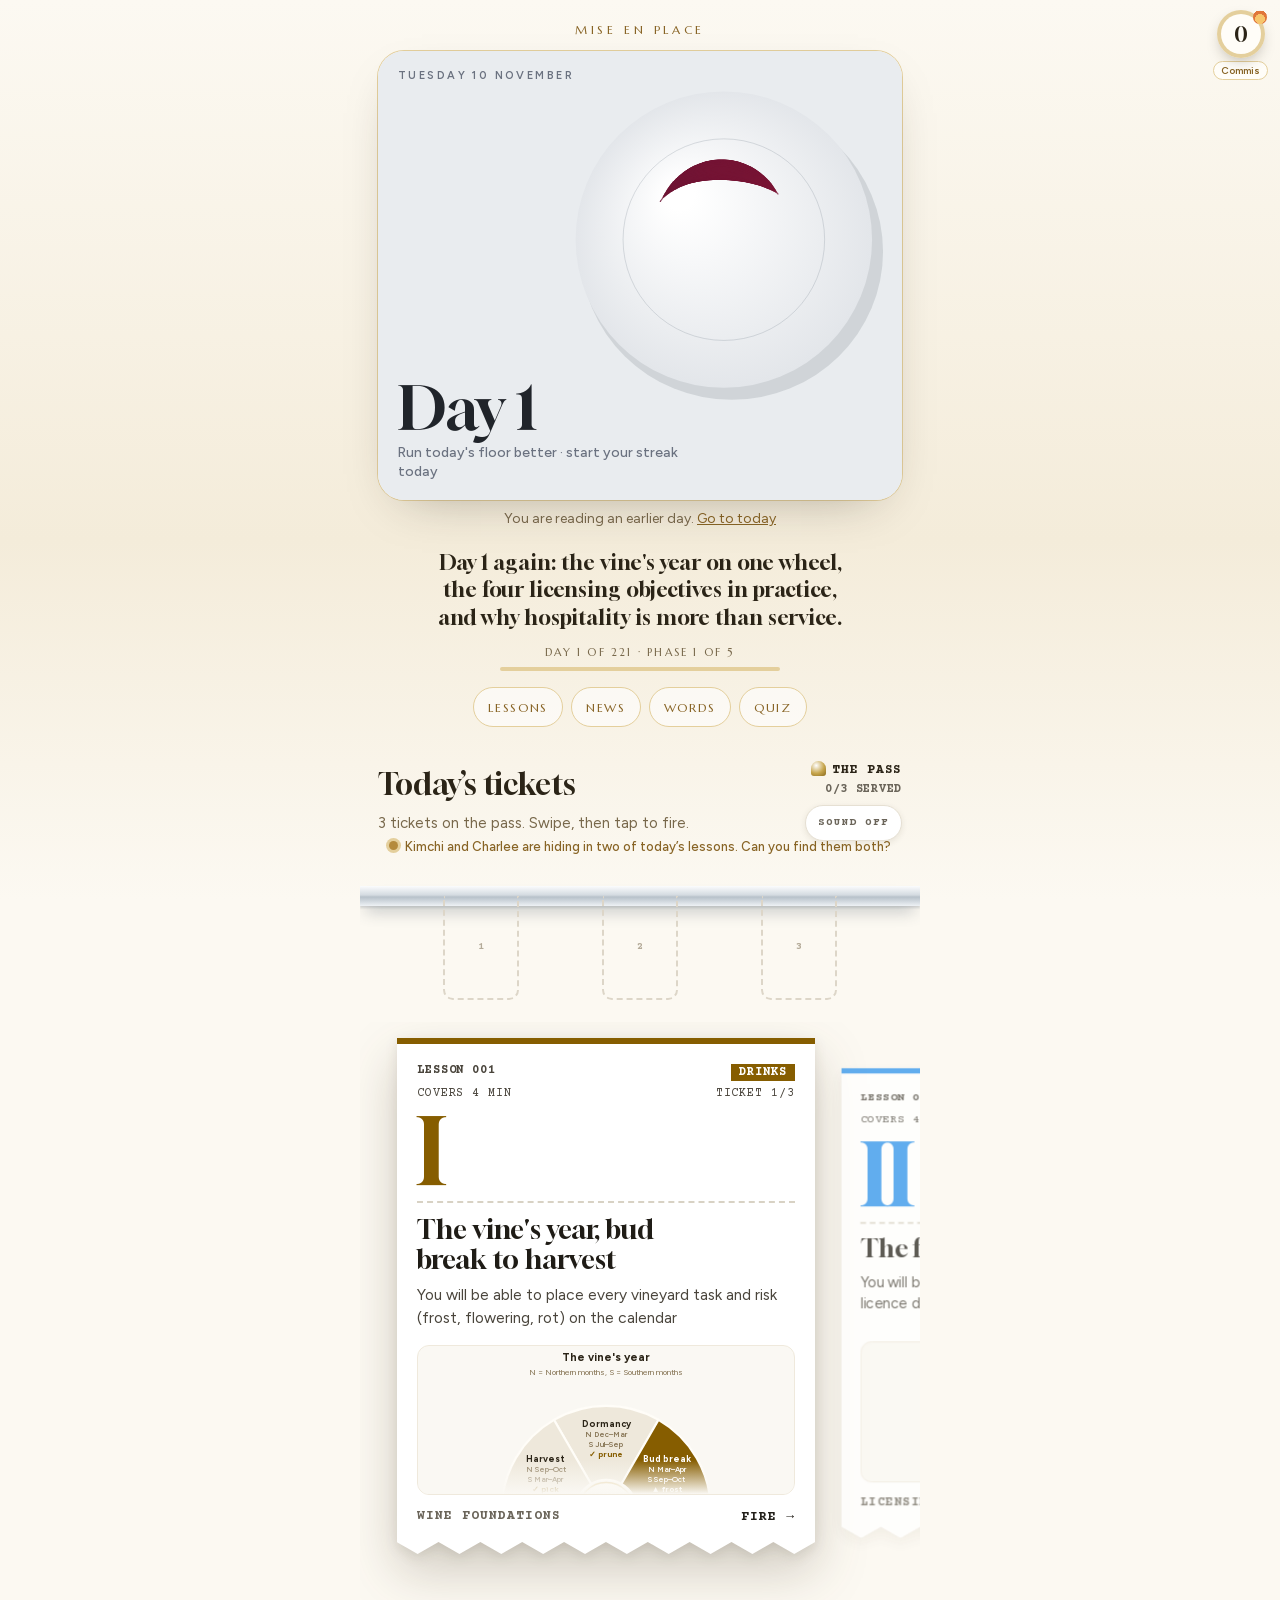
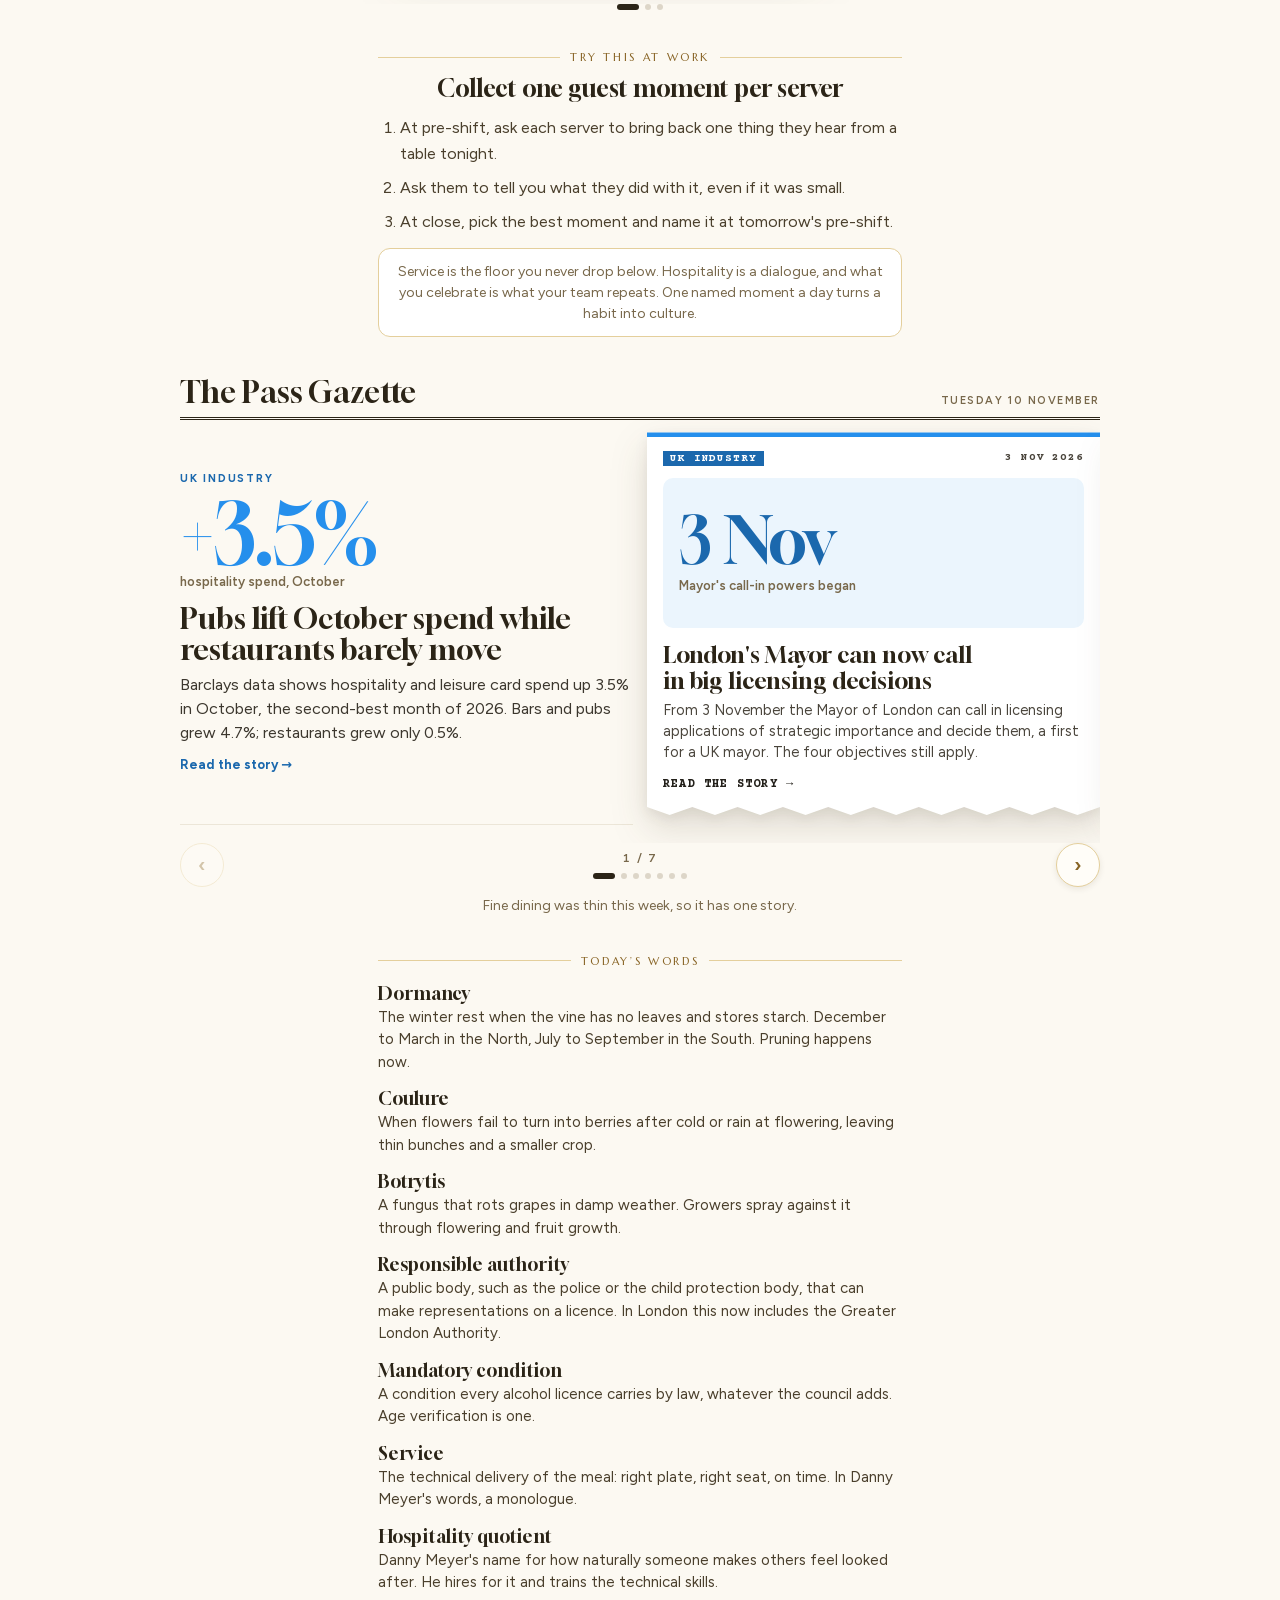
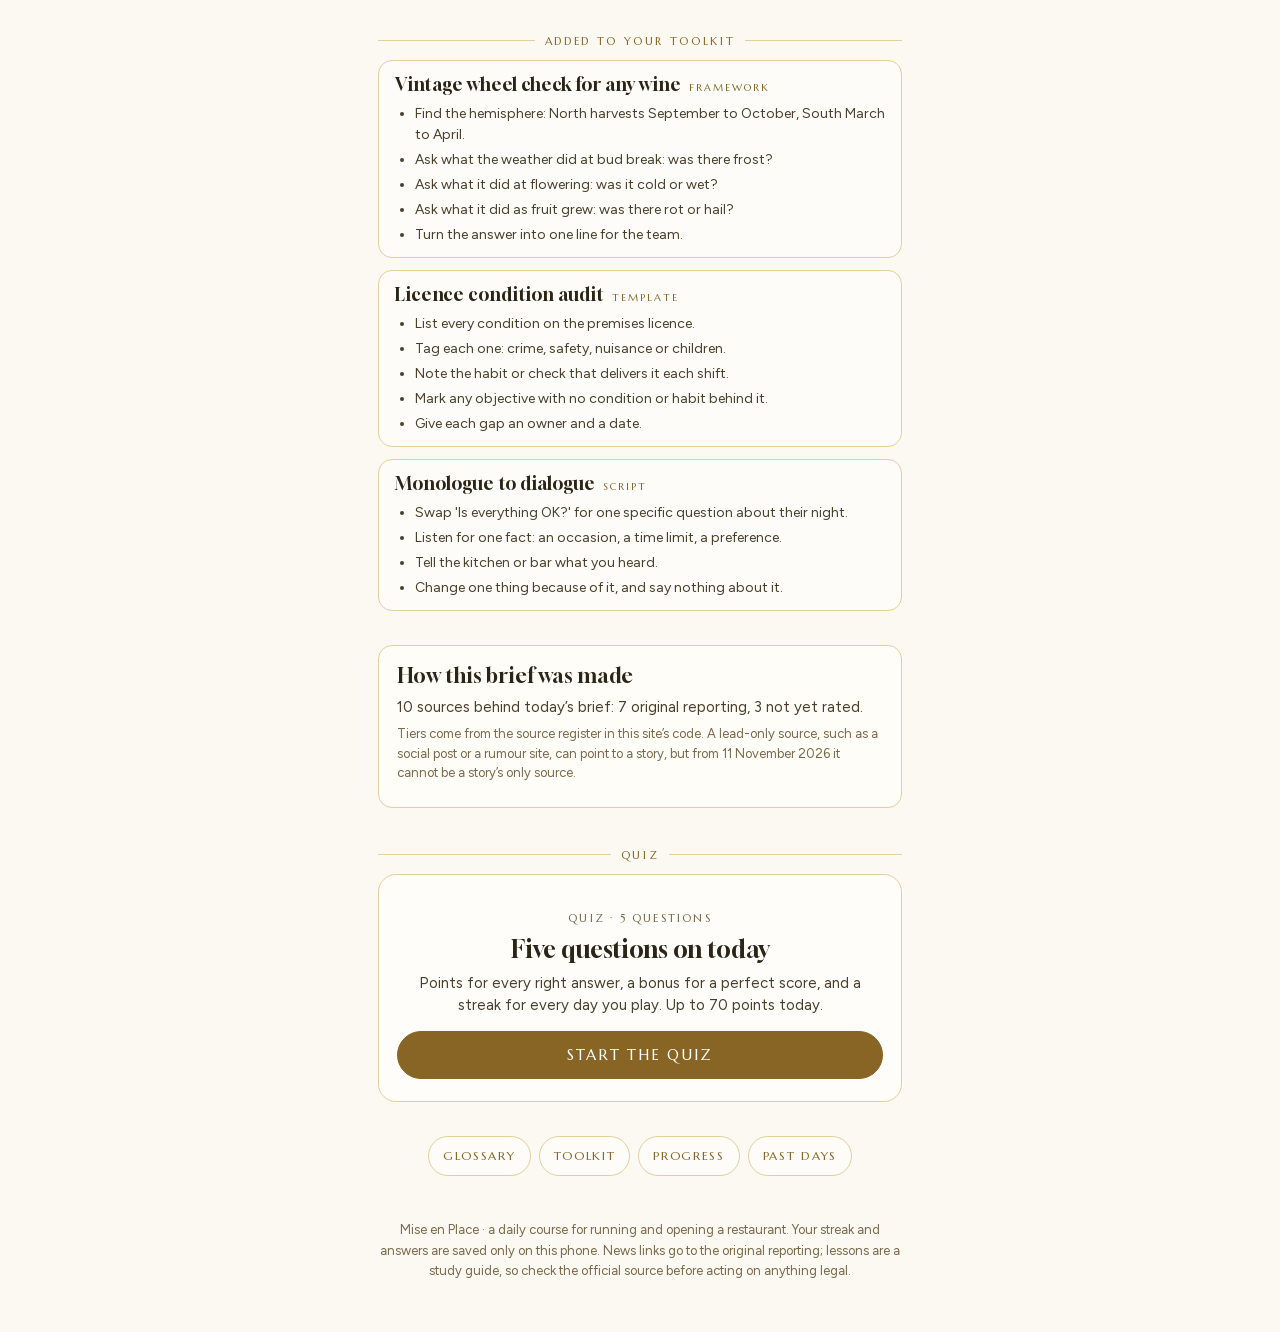
==== commit 0ae2f67b: "Share card: Kimchi and Charlee take turns Each time the share card opens the cat swaps. Charlee's ar" ====
--- a/index.html
+++ b/index.html
@@ -319,6 +319,7 @@
 .pc-chips{display:flex;flex-wrap:wrap;gap:1.6cqw}.pc-chips span{font:600 3.3cqw var(--ui);padding:1.4cqw 2.8cqw;border-radius:99px;background:#fff;border:.3cqw solid var(--goldl);color:var(--goldd)}.pc-chips span.p{background:var(--goldd);color:#fff;border-color:var(--goldd)}
 .pc-bar{height:1.6cqw;border-radius:99px;background:var(--goldl);overflow:hidden}.pc-bar i{display:block;height:100%;background:var(--gold)}
 .pc-foot{margin-top:auto;font:500 3.4cqw var(--ui);color:var(--mute)}
+.pc-charlee .pc-scene{aspect-ratio:140/160}.pc-charlee .pc-say{left:auto;right:4%;top:3%}.pc-charlee .pc-body{padding:4% 7% 5%;gap:2cqw}.pc-charlee .pc-lv{font-size:8.2cqw}.pc-charlee .pc-pts b{font-size:11cqw}
 /* plan 2: how this edition was made; plan 1: back up and restore */
 .evidence{margin:34px 0 0;padding:18px;border:1px solid var(--goldl);border-radius:14px;background:var(--card);color:var(--body);font:400 15px/1.5 var(--ui)}
 .evidence h3{font:400 20px/1.2 var(--disp);color:var(--ink);margin:0 0 8px}
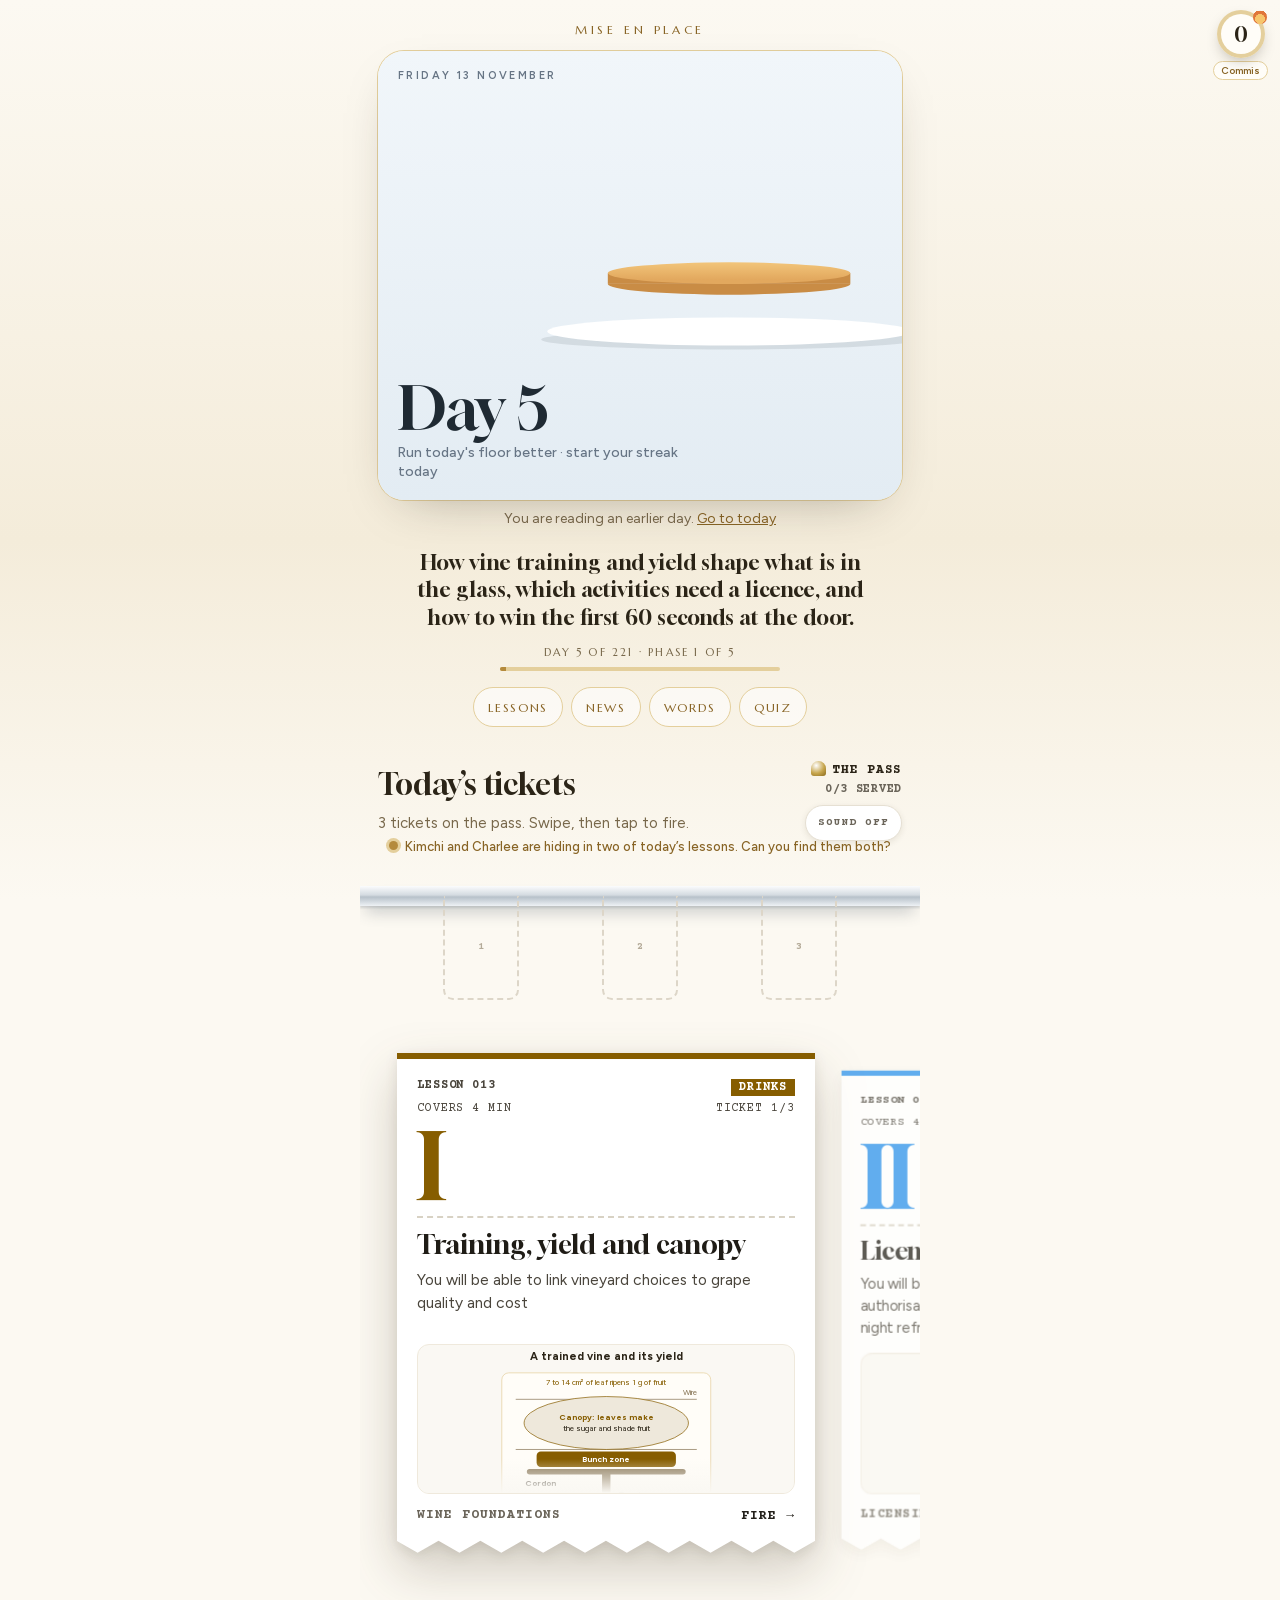
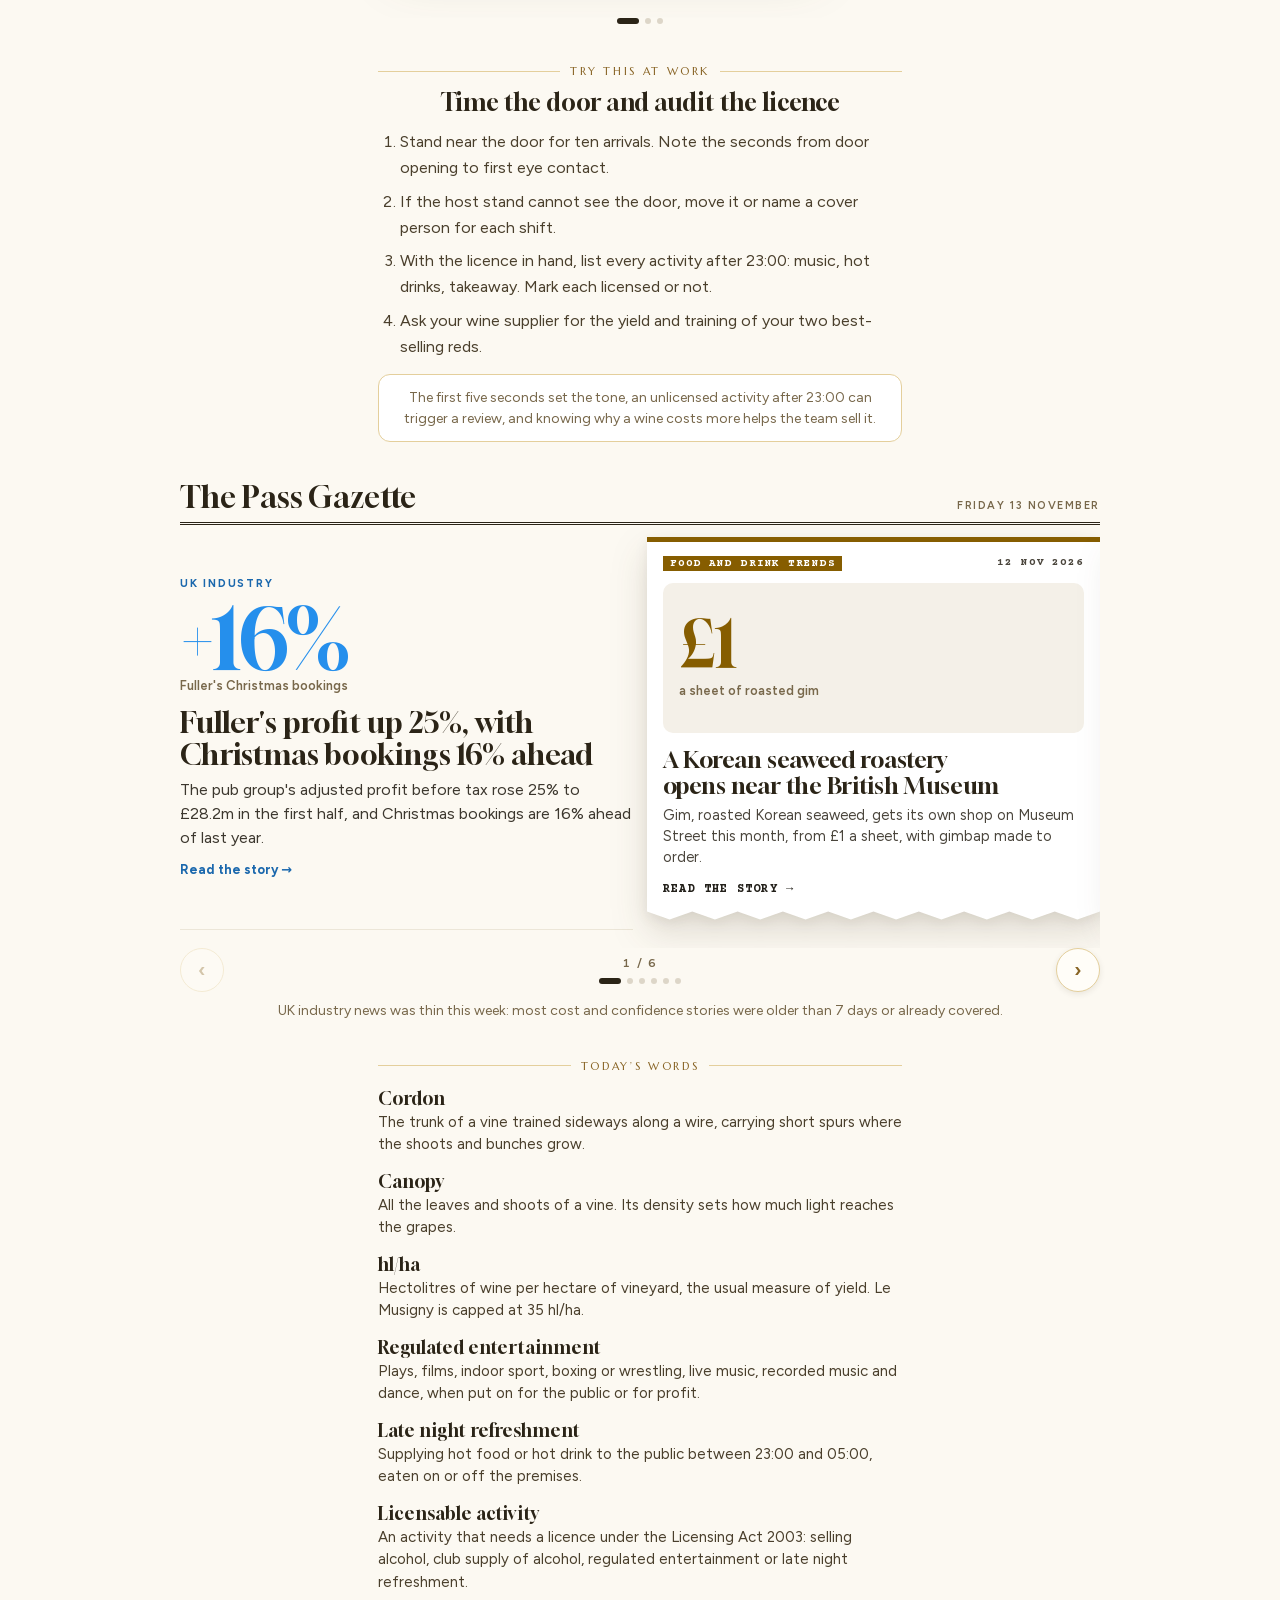
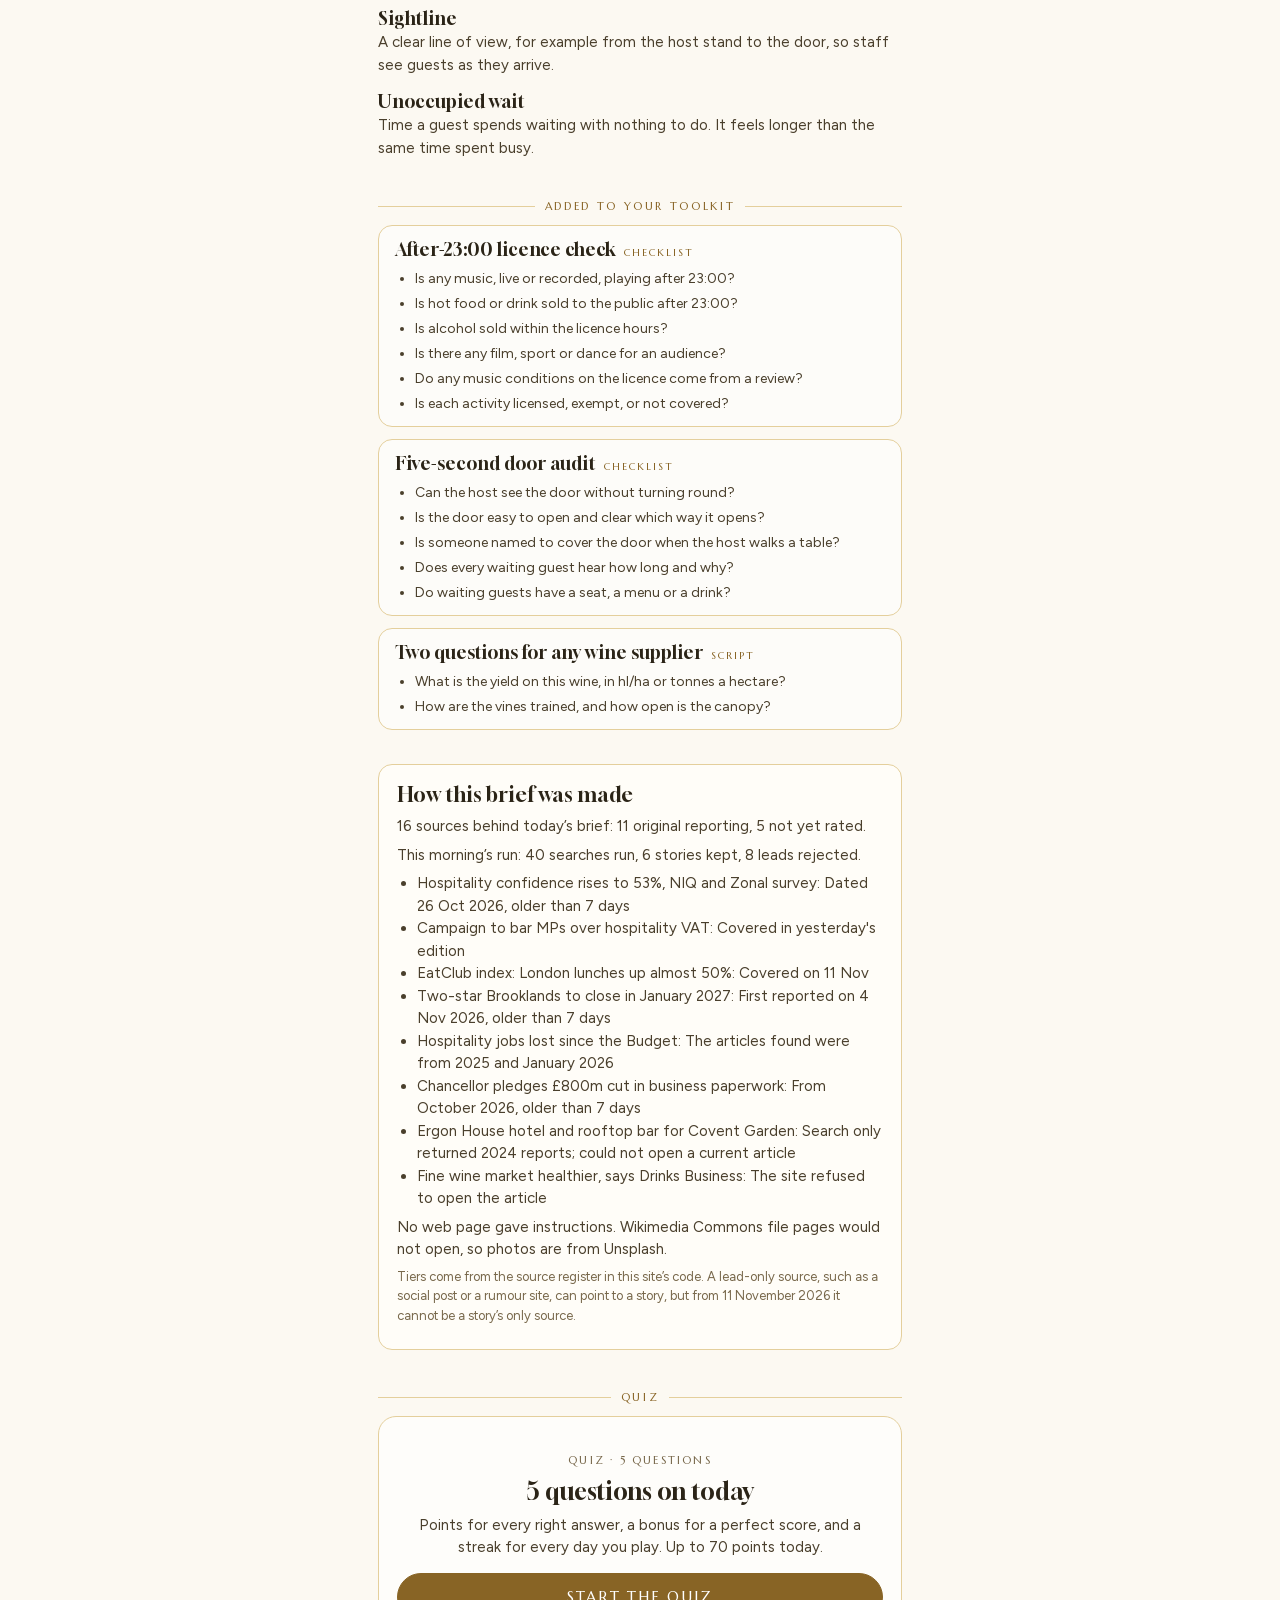
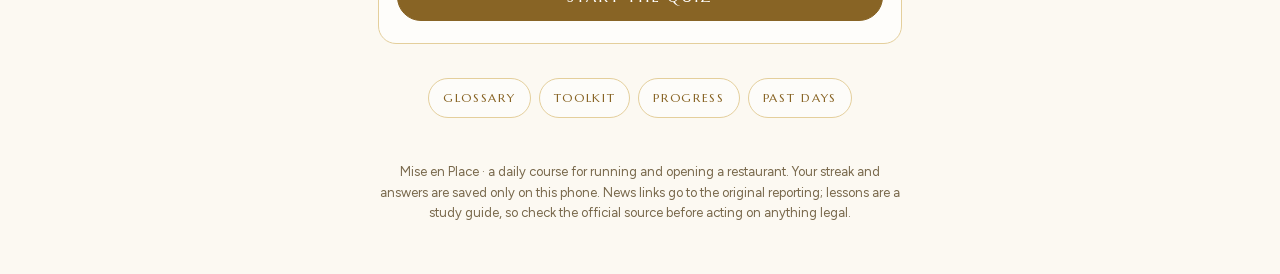
==== commit b61f30bd: "Quiz: tests, review questions, Sunday scenario, practise the missed ones, keyboard and screen reader" ====
--- a/index.html
+++ b/index.html
@@ -91,7 +91,12 @@
 .meta{font-size:13px;color:var(--mute);line-height:1.5}
 .dots{display:flex;gap:6px;margin:10px 0}.dots i{flex:1;height:4px;border-radius:4px;background:var(--goldl)}.dots i.on{background:var(--gold)}.dots i.ok{background:var(--ok)}.dots i.no{background:var(--no)}
 .opt{display:flex;gap:12px;align-items:flex-start;width:100%;text-align:left;margin-top:10px;padding:13px 14px;min-height:52px;border-radius:14px;border:1px solid var(--goldl);background:#fff;font-size:16px;line-height:1.4}
-.opt b{font:400 14px var(--caps);color:var(--goldd);min-width:16px}
+.opt b{font:400 14px var(--caps);color:var(--goldd);min-width:16px;white-space:nowrap}
+.opt.ok b::after{content:' ✓';color:var(--ok)}.opt.no b::after{content:' ✗';color:var(--no)}
+.sr{position:absolute;width:1px;height:1px;overflow:hidden;clip-path:inset(50%);white-space:nowrap}
+.sheet h2:focus{outline:none}
+.rev{display:inline-block;margin:4px 0 2px;padding:4px 10px;border-radius:99px;background:var(--ivory2);color:var(--goldd);font-size:13px;line-height:1.4}
+.setup{margin:10px 0 4px;padding:12px 14px;border-radius:12px;background:#fff;border:1px dashed var(--goldl);font-size:15px;line-height:1.5;color:var(--body)}
 .opt.ok{border-color:var(--ok);background:#eef5e6}.opt.no{border-color:var(--no);background:#fbece6}.opt.dim{opacity:.45}
 .why{margin-top:14px;padding:12px 14px;border-radius:12px;background:#fff;border:1px solid var(--goldl);font-size:15px;line-height:1.5;color:var(--body)}
 .score{font:400 64px/1 var(--disp);text-align:center;margin:18px 0 4px}
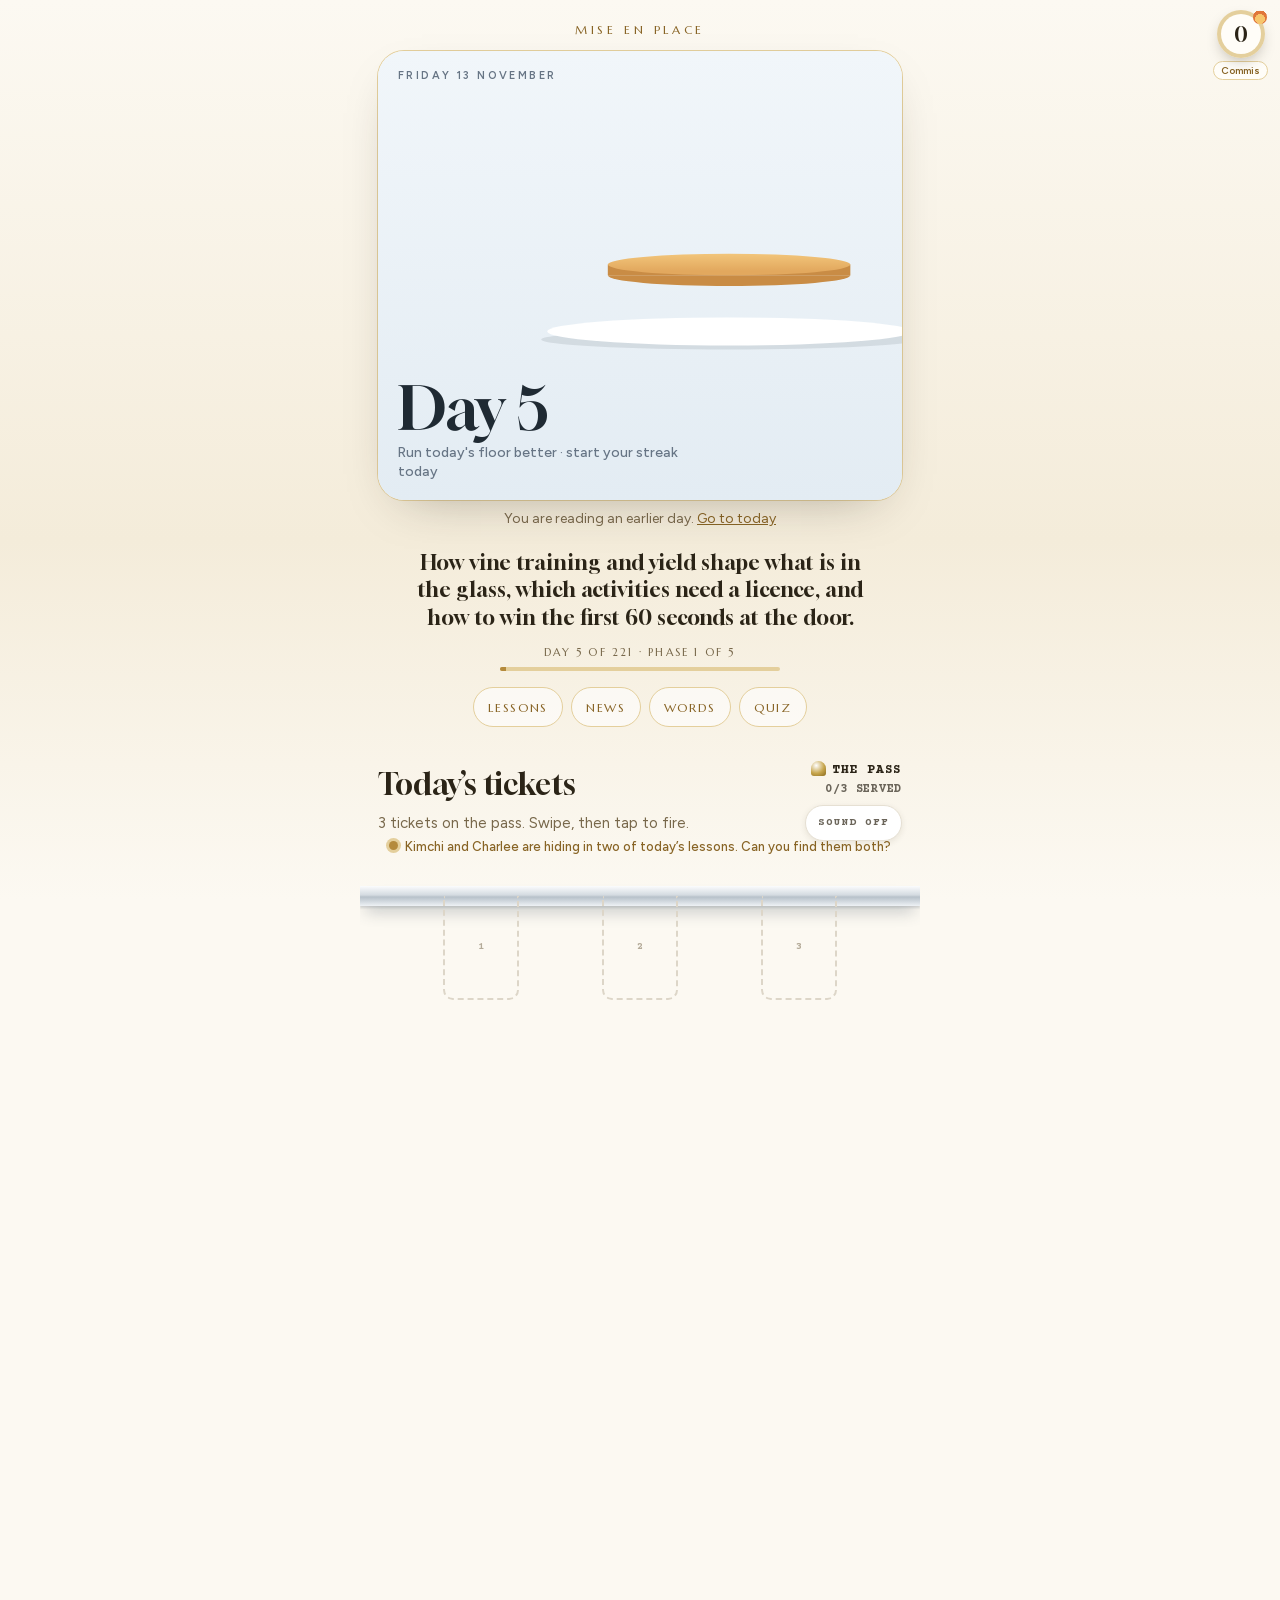
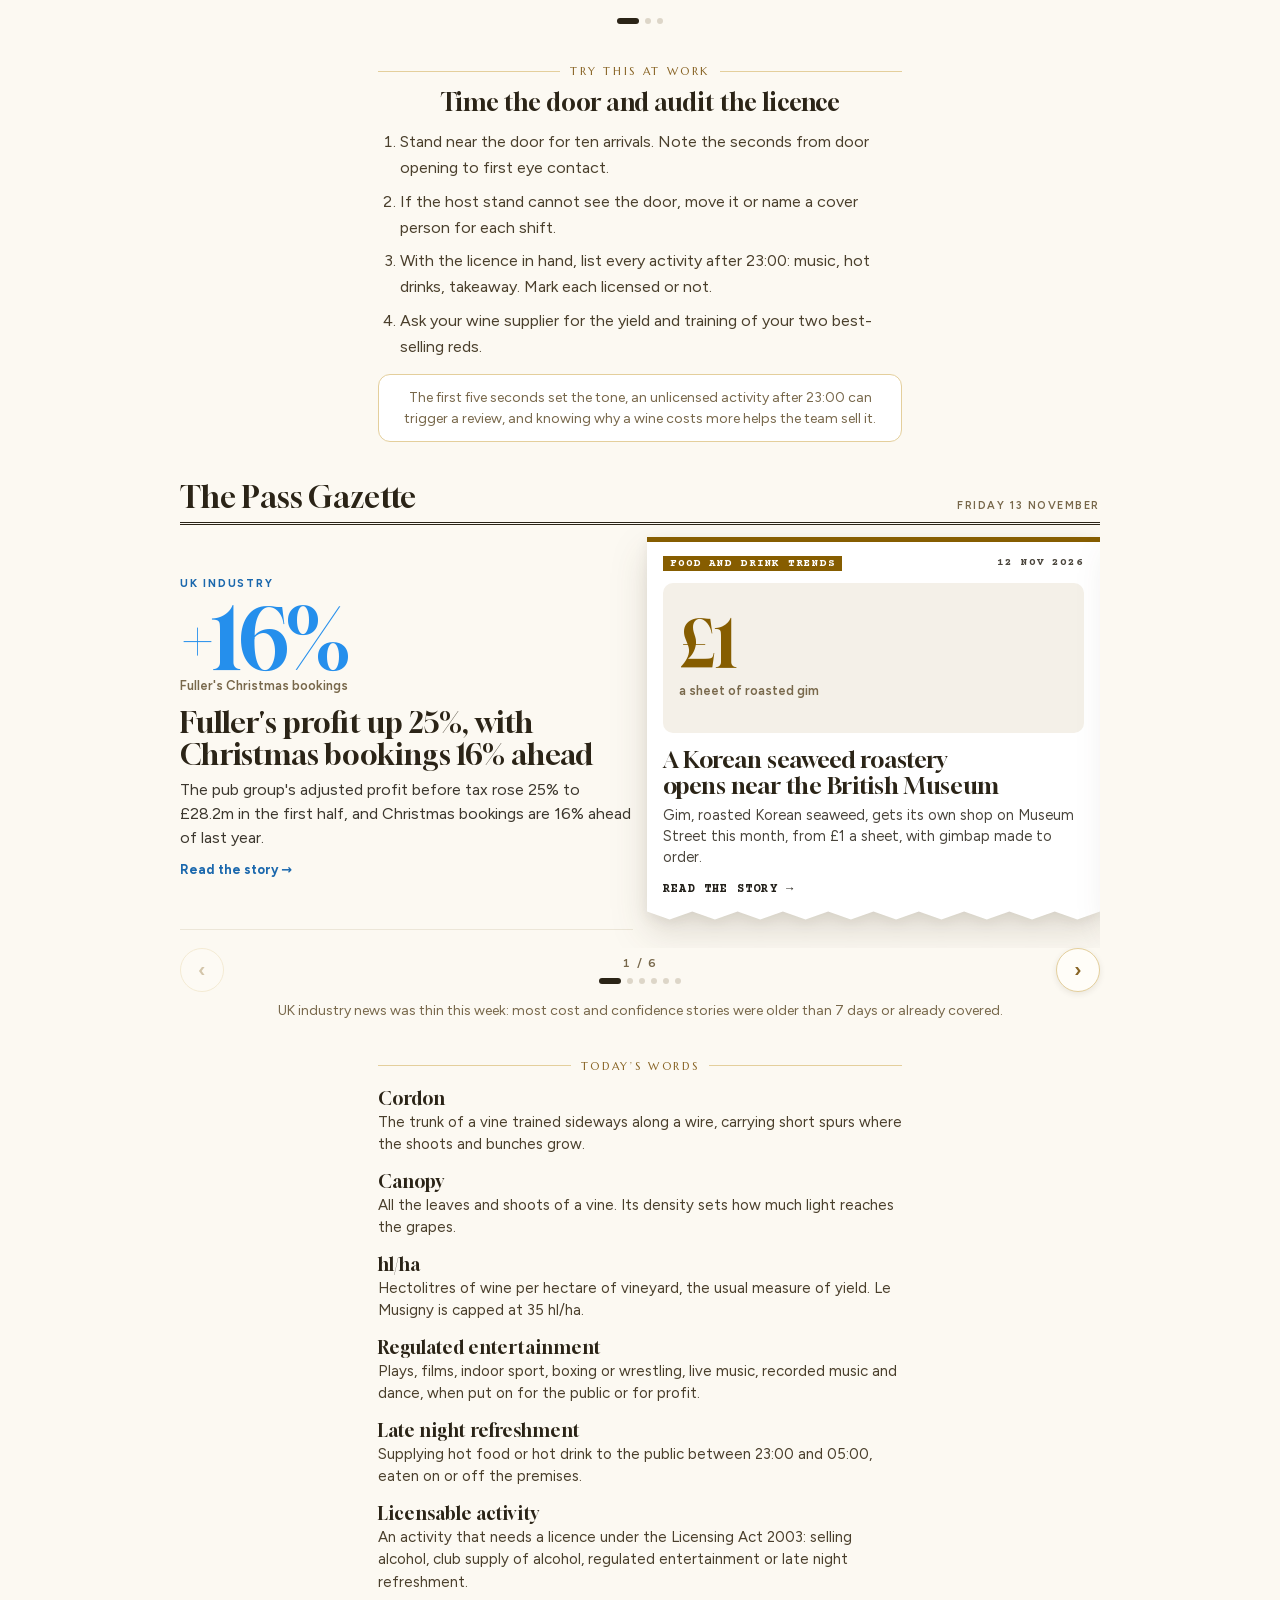
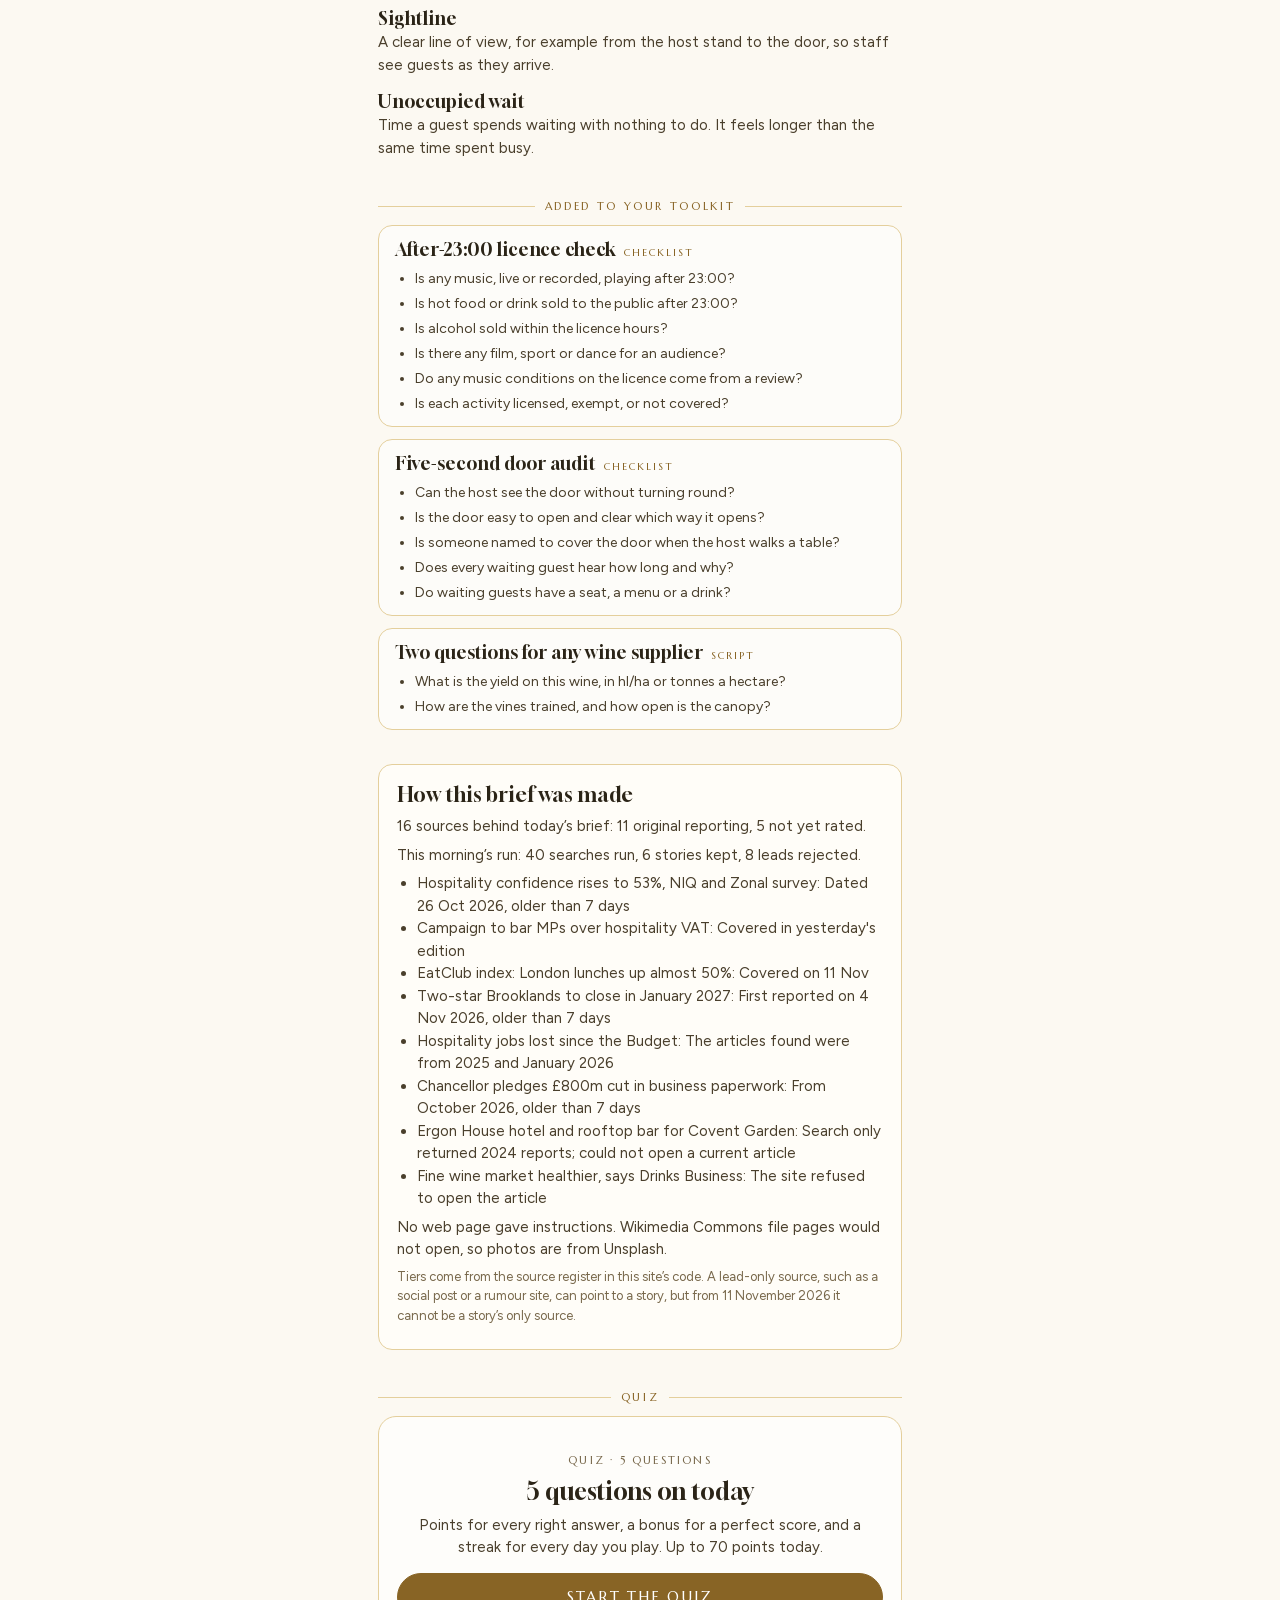
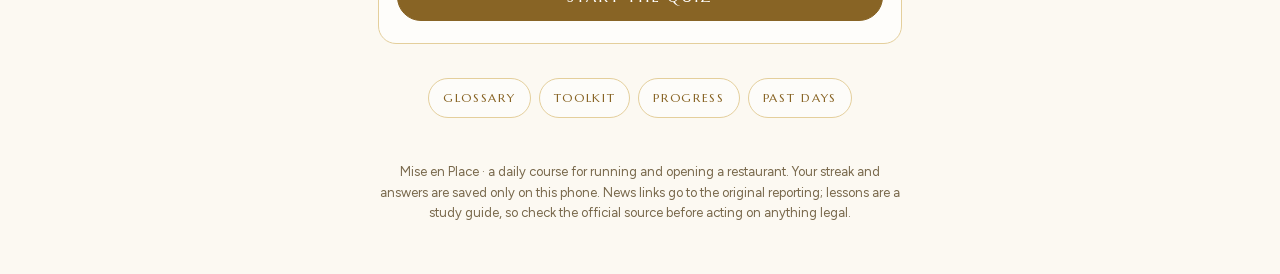
==== commit 24c9d6eb: "Quiz: the Opening Day scene, with Kimchi on the door and Charlee in the kitchen Each right answer wa" ====
--- a/index.html
+++ b/index.html
@@ -93,6 +93,7 @@
 .opt{display:flex;gap:12px;align-items:flex-start;width:100%;text-align:left;margin-top:10px;padding:13px 14px;min-height:52px;border-radius:14px;border:1px solid var(--goldl);background:#fff;font-size:16px;line-height:1.4}
 .opt b{font:400 14px var(--caps);color:var(--goldd);min-width:16px;white-space:nowrap}
 .opt.ok b::after{content:' ✓';color:var(--ok)}.opt.no b::after{content:' ✗';color:var(--no)}
+.svc{background:var(--ivory2);border-bottom:1px solid var(--goldl)}
 .sr{position:absolute;width:1px;height:1px;overflow:hidden;clip-path:inset(50%);white-space:nowrap}
 .sheet h2:focus{outline:none}
 .rev{display:inline-block;margin:4px 0 2px;padding:4px 10px;border-radius:99px;background:var(--ivory2);color:var(--goldd);font-size:13px;line-height:1.4}
@@ -338,6 +339,7 @@
 <script src="scorecore.js" defer></script>
 <script src="keep.js" defer></script>
 <script src="evidence.js" defer></script>
+<script src="service.js" defer></script>
 <script src="app.js" defer></script>
 </head>
 <body>
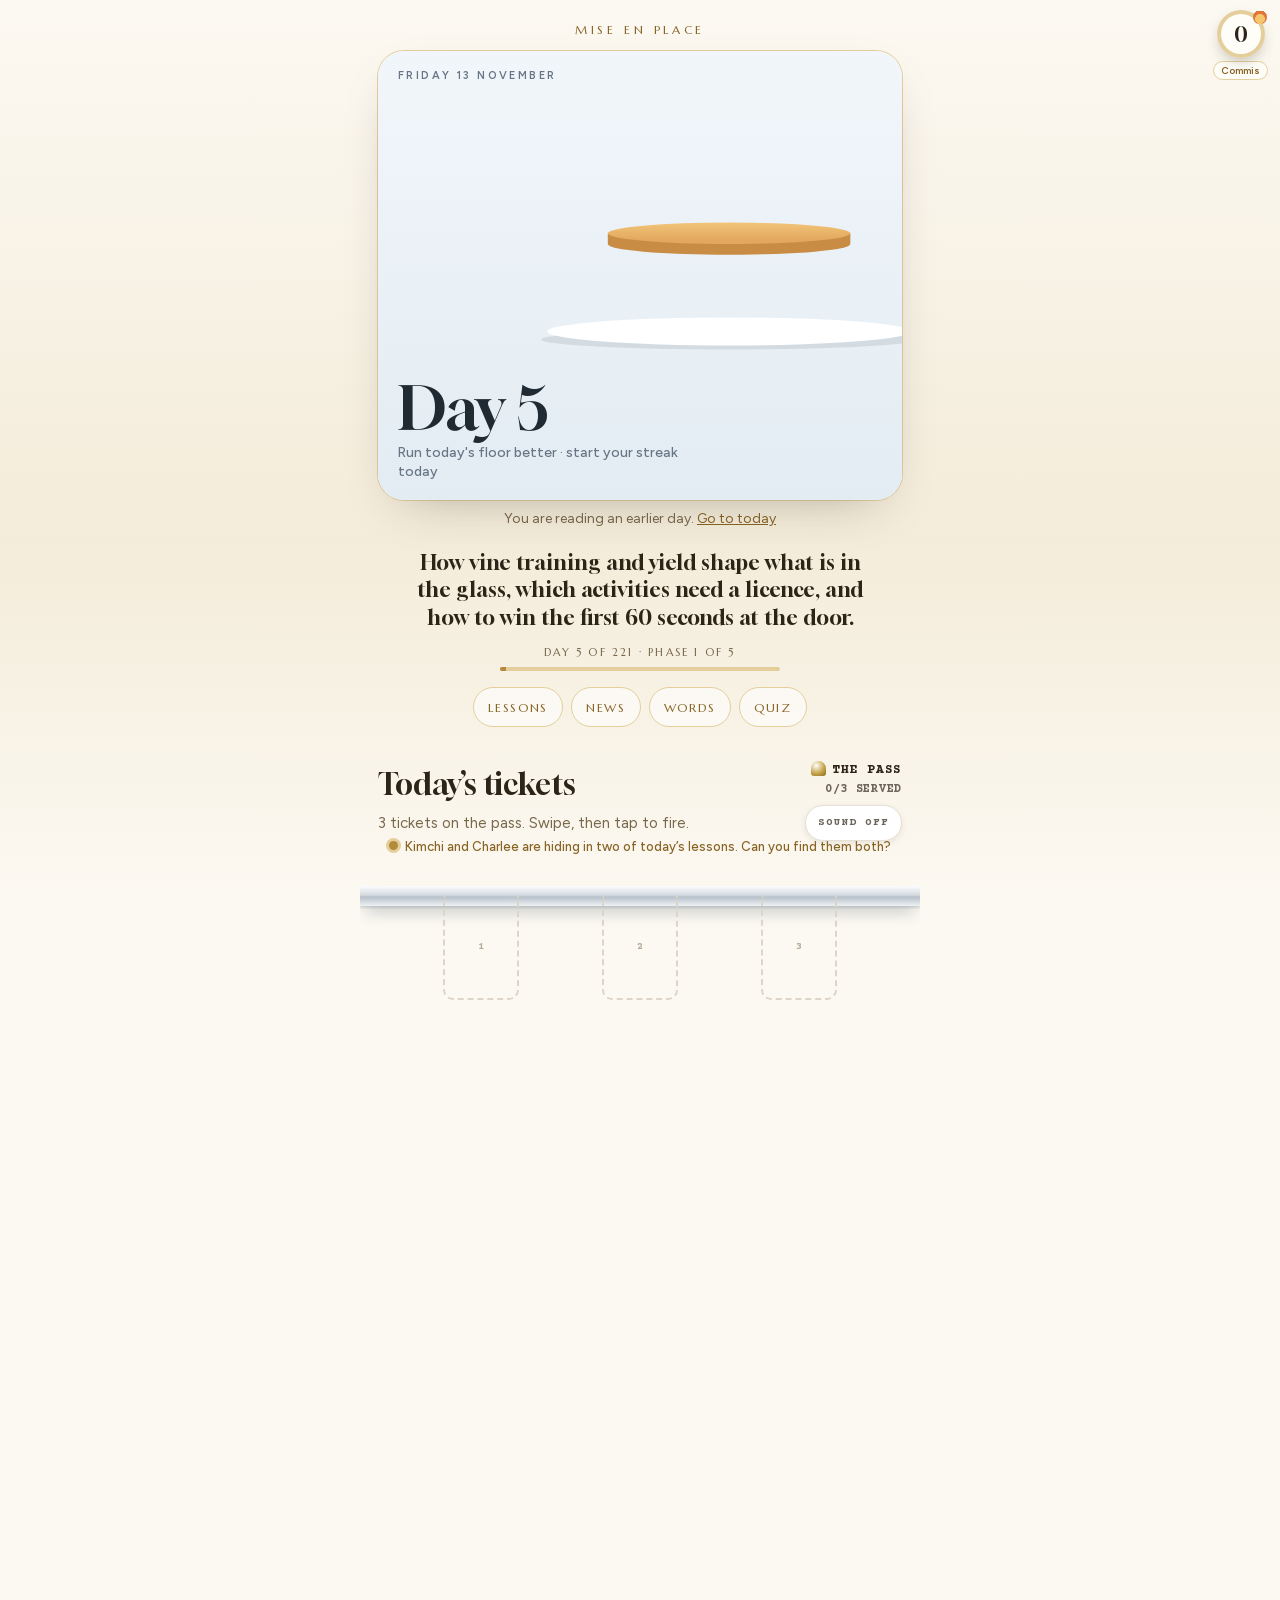
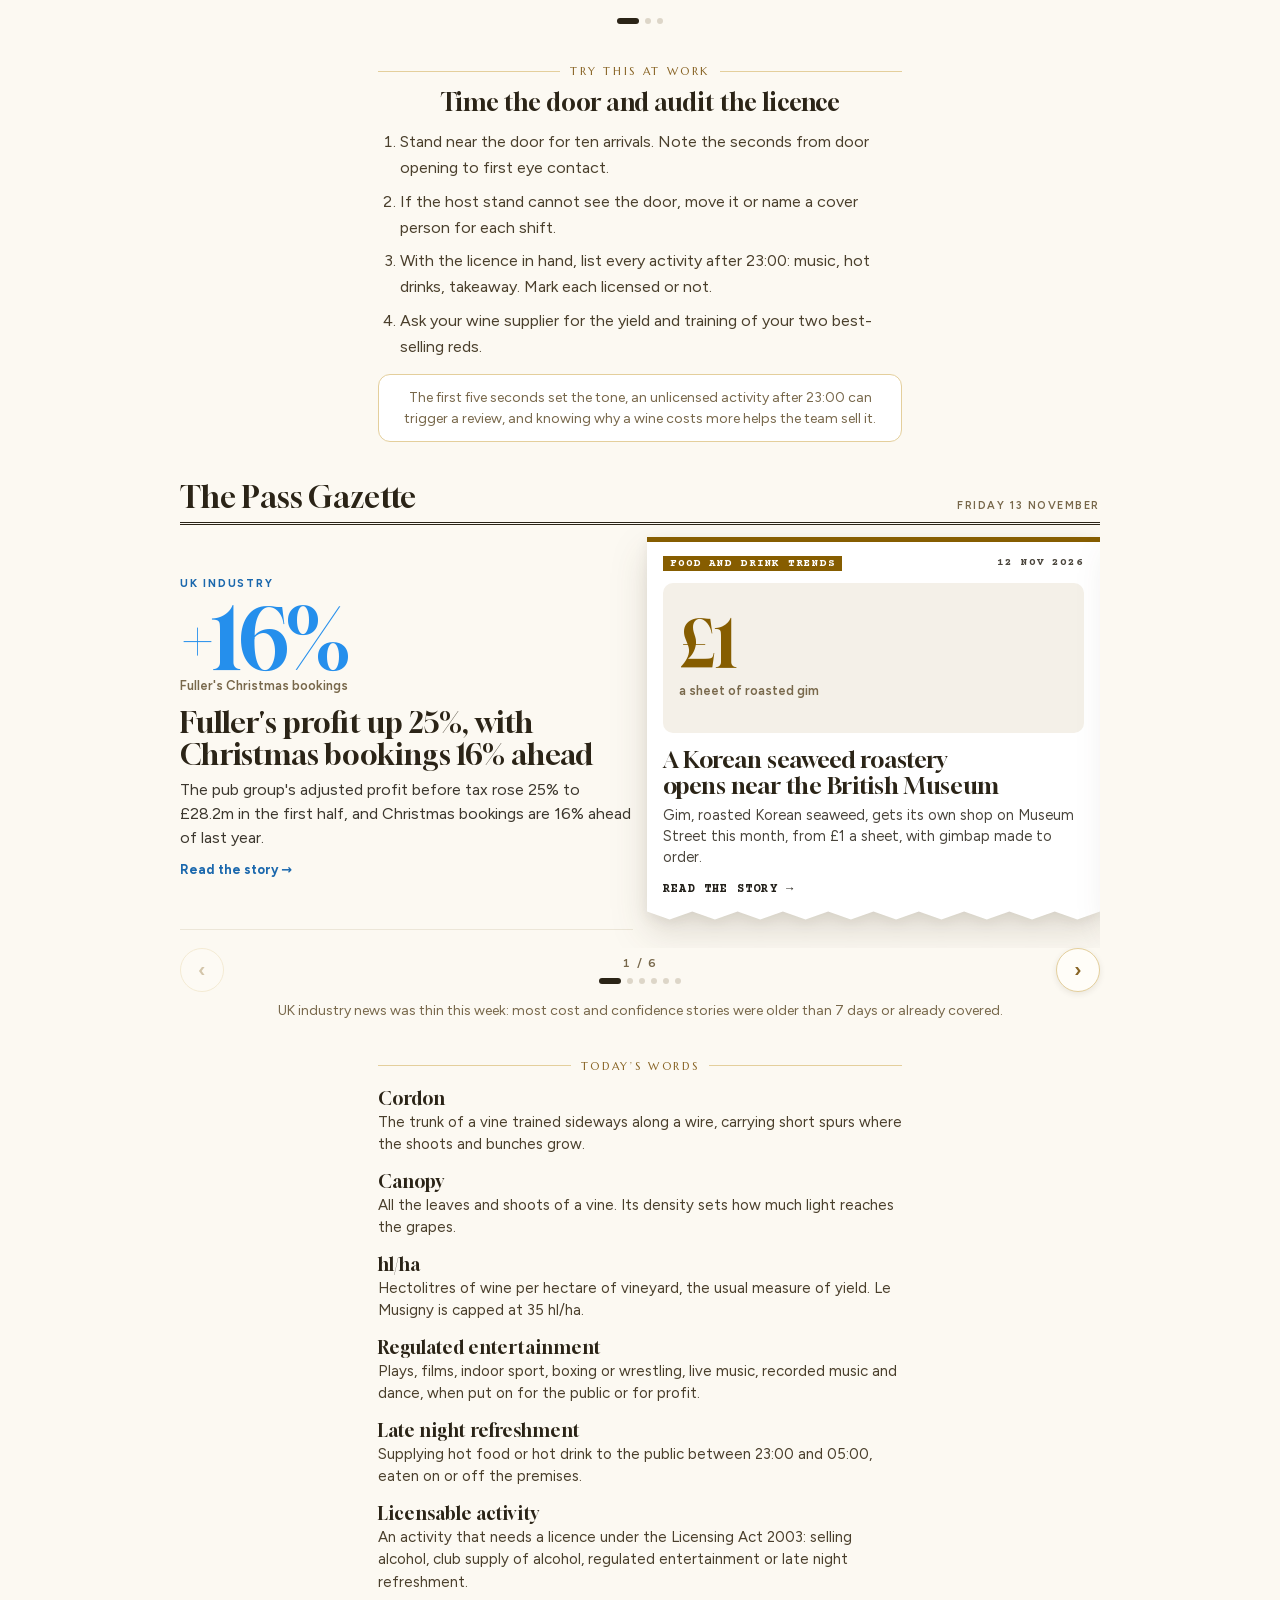
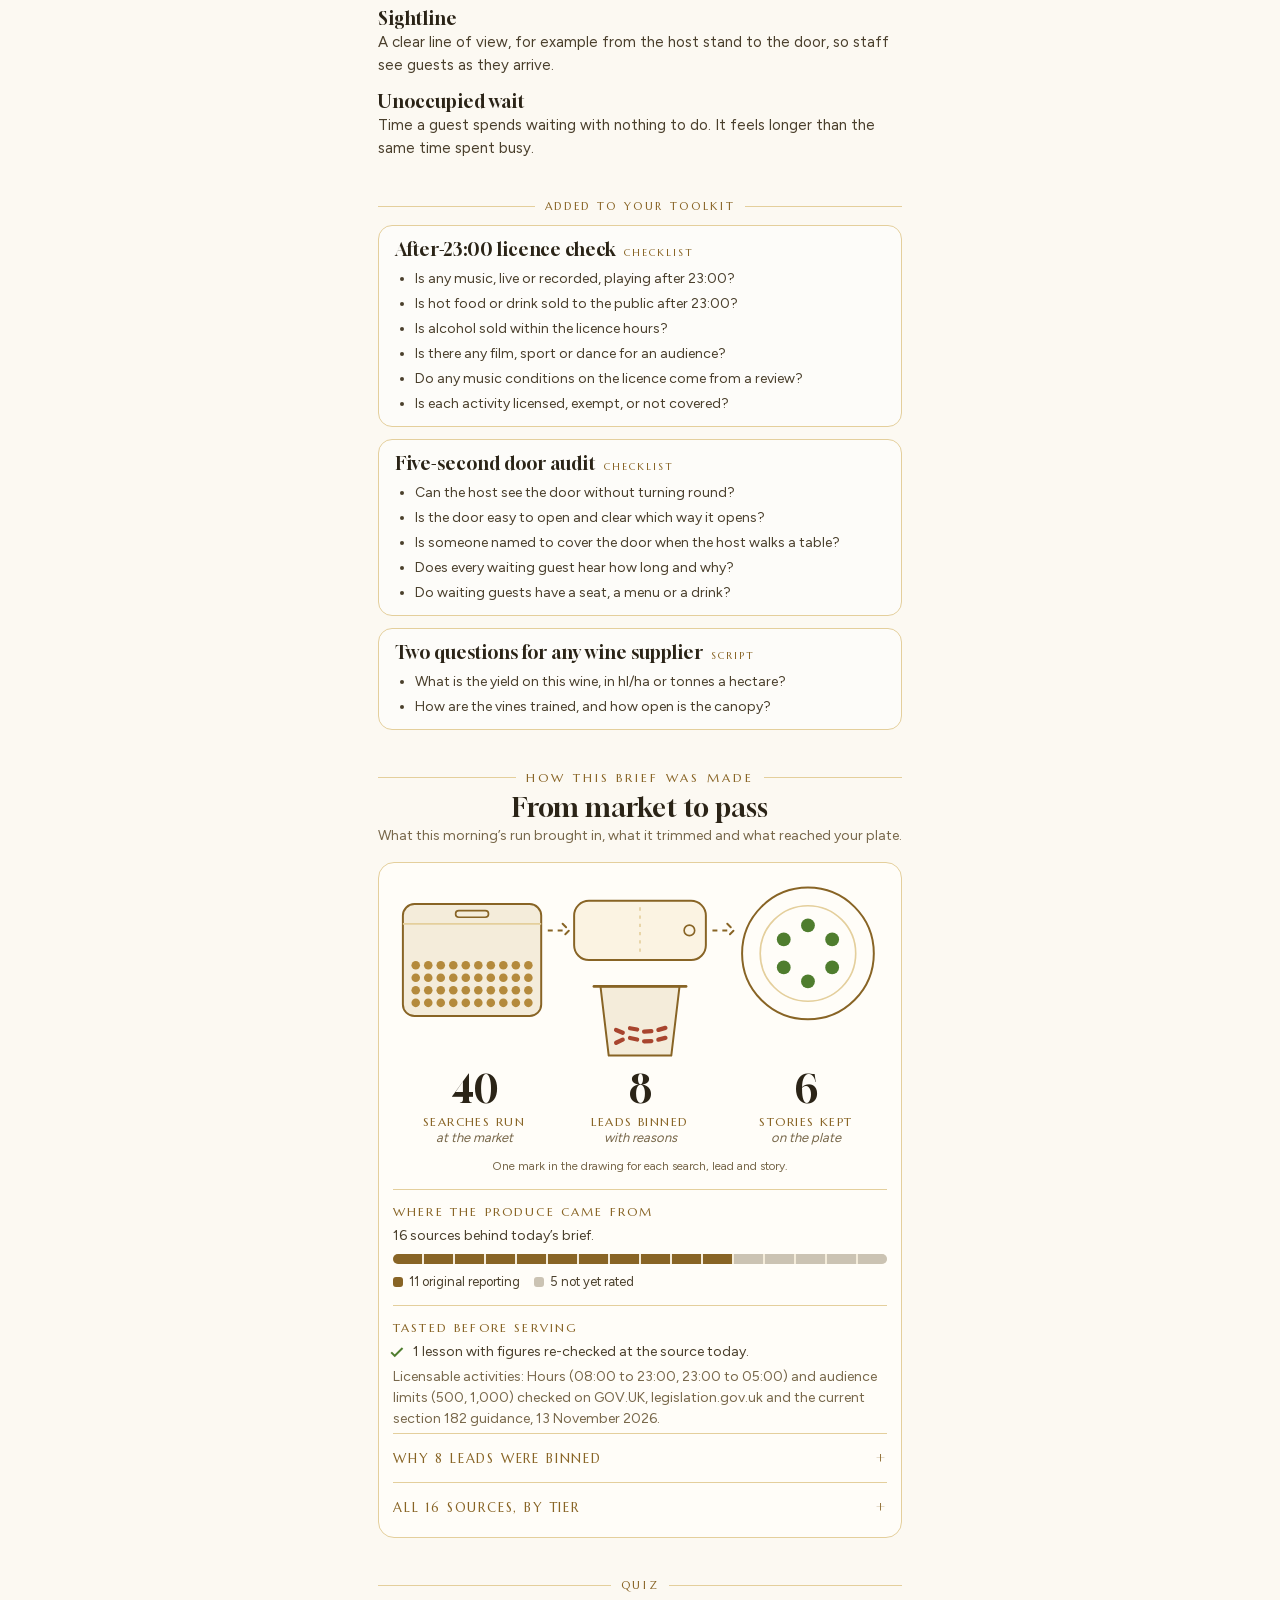
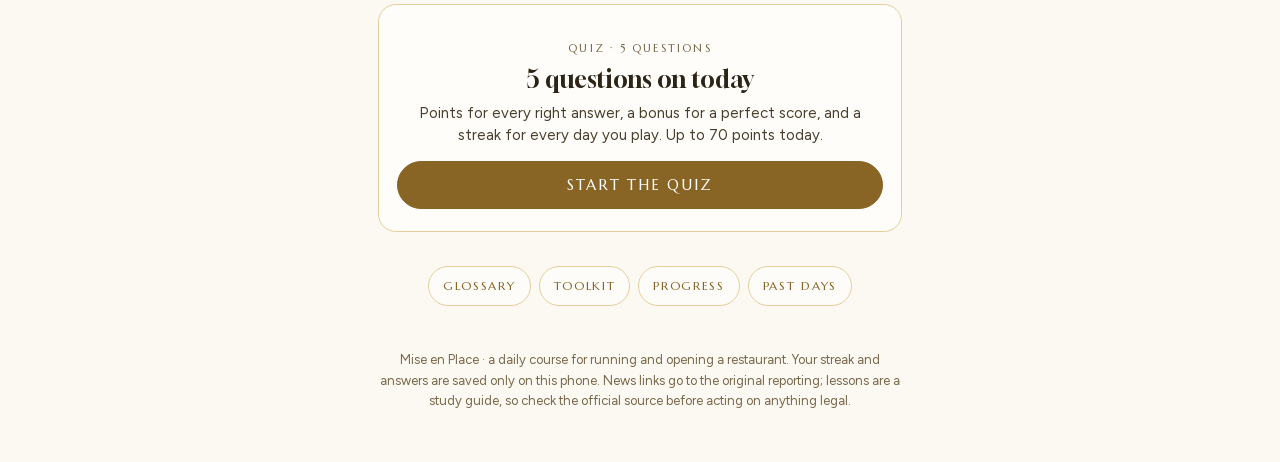
==== commit 8bea6968: "How this brief was made: From market to pass A small drawing of the morning's run in the page's own " ====
--- a/index.html
+++ b/index.html
@@ -339,6 +339,7 @@
 <script src="scorecore.js" defer></script>
 <script src="keep.js" defer></script>
 <script src="evidence.js" defer></script>
+<script src="made.js" defer></script>
 <script src="service.js" defer></script>
 <script src="app.js" defer></script>
 </head>
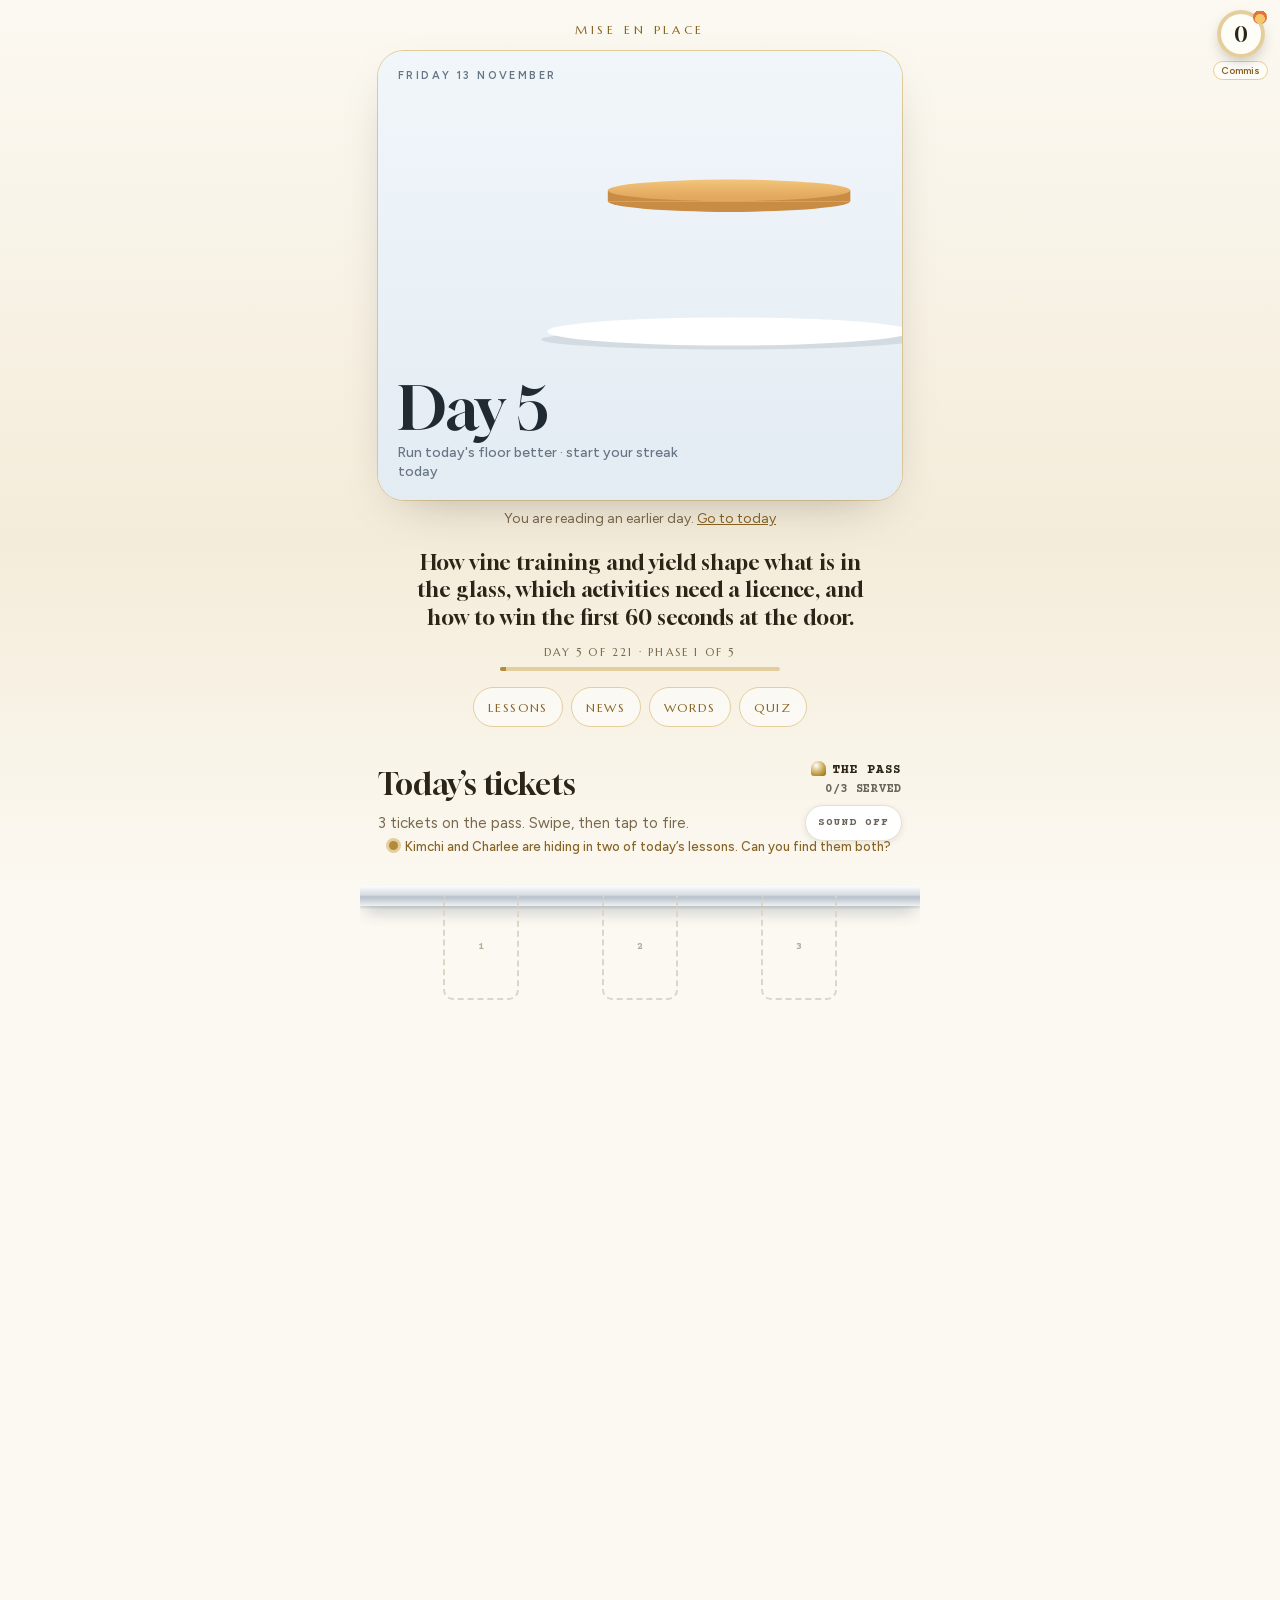
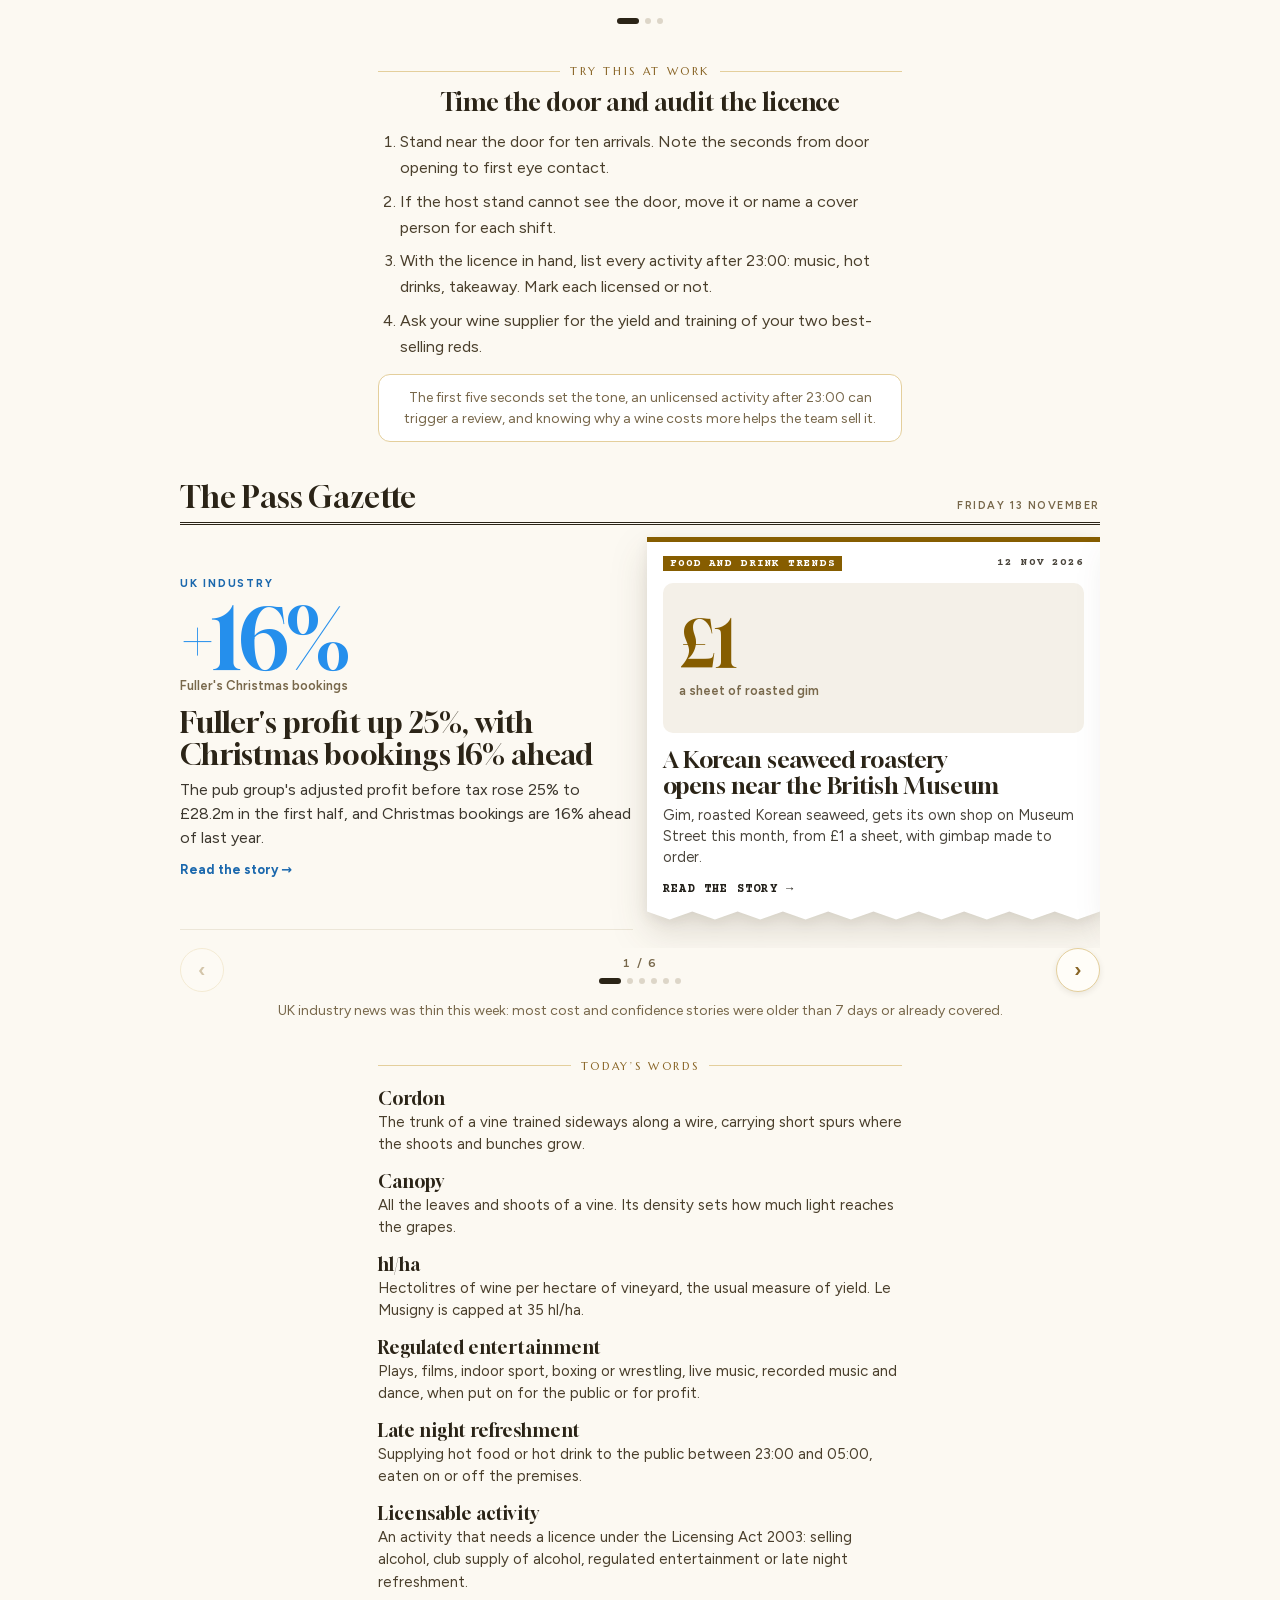
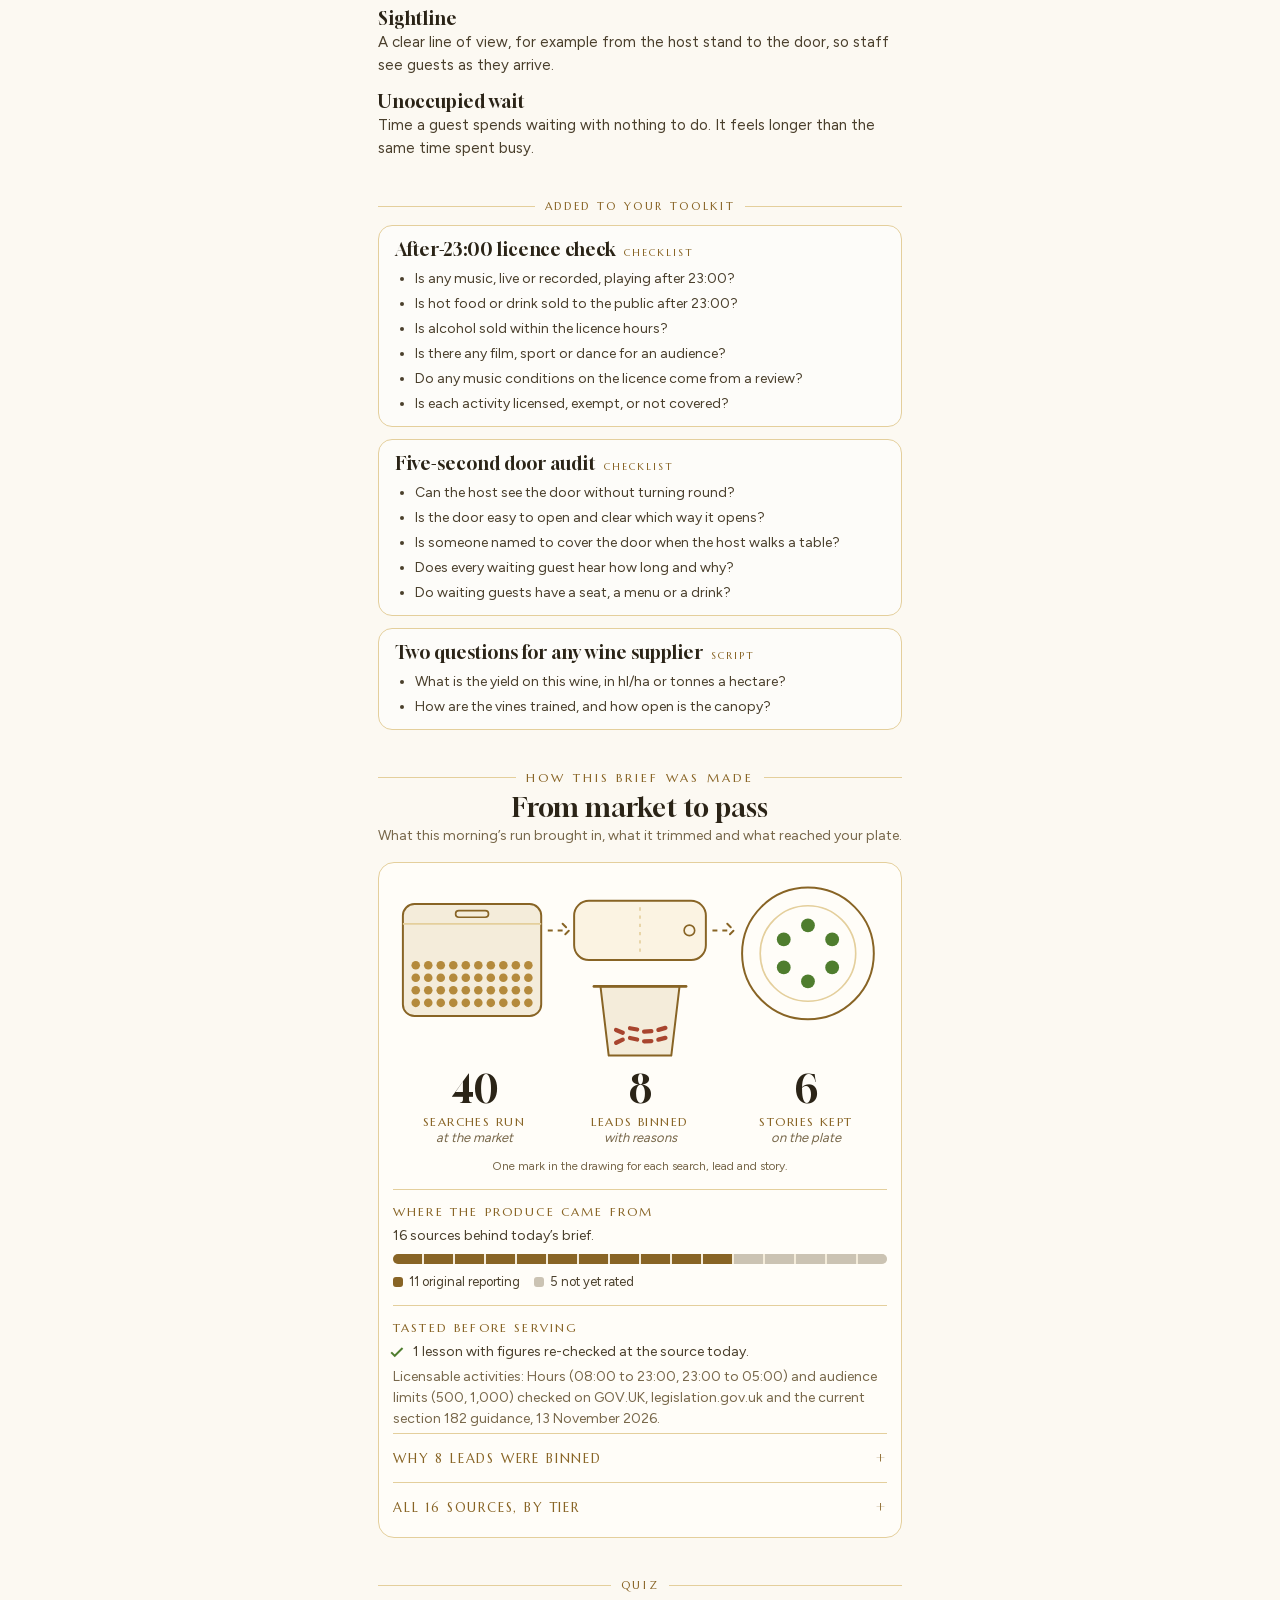
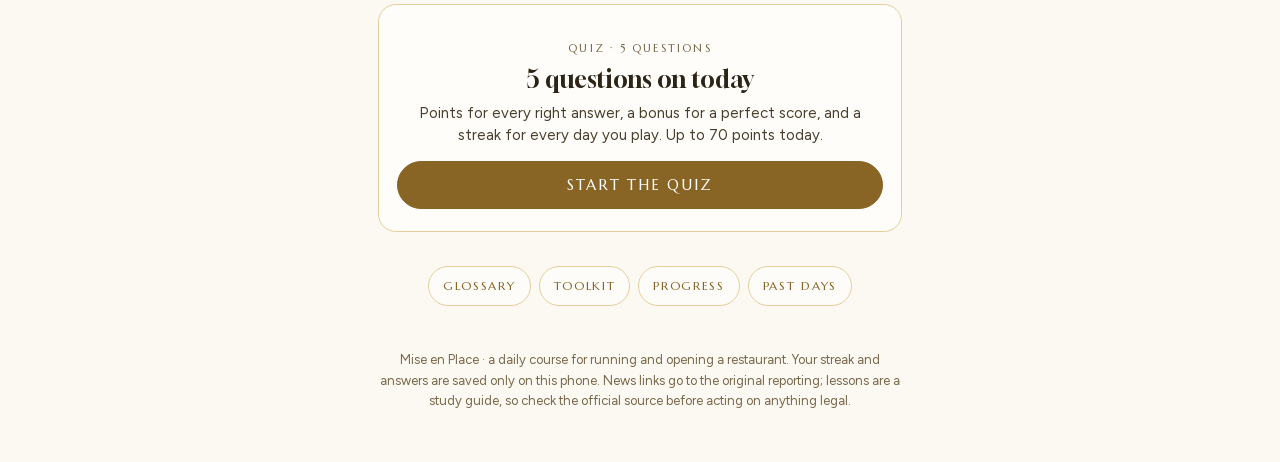
==== commit badff5f2: "Audit fixes: scenario saved once at the moment of answering, scene keeps one screen, review picks ne" ====
--- a/index.html
+++ b/index.html
@@ -98,7 +98,7 @@
 .sheet h2:focus{outline:none}
 .rev{display:inline-block;margin:4px 0 2px;padding:4px 10px;border-radius:99px;background:var(--ivory2);color:var(--goldd);font-size:13px;line-height:1.4}
 .setup{margin:10px 0 4px;padding:12px 14px;border-radius:12px;background:#fff;border:1px dashed var(--goldl);font-size:15px;line-height:1.5;color:var(--body)}
-.opt.ok{border-color:var(--ok);background:#eef5e6}.opt.no{border-color:var(--no);background:#fbece6}.opt.dim{opacity:.45}
+.opt.ok{border-color:var(--ok);background:#eef5e6}.opt.no{border-color:var(--no);background:#fbece6}.opt.dim{opacity:.45}.opt[hidden]{display:none}
 .why{margin-top:14px;padding:12px 14px;border-radius:12px;background:#fff;border:1px solid var(--goldl);font-size:15px;line-height:1.5;color:var(--body)}
 .score{font:400 64px/1 var(--disp);text-align:center;margin:18px 0 4px}
 .pts{text-align:center;color:var(--goldd);font-weight:600}
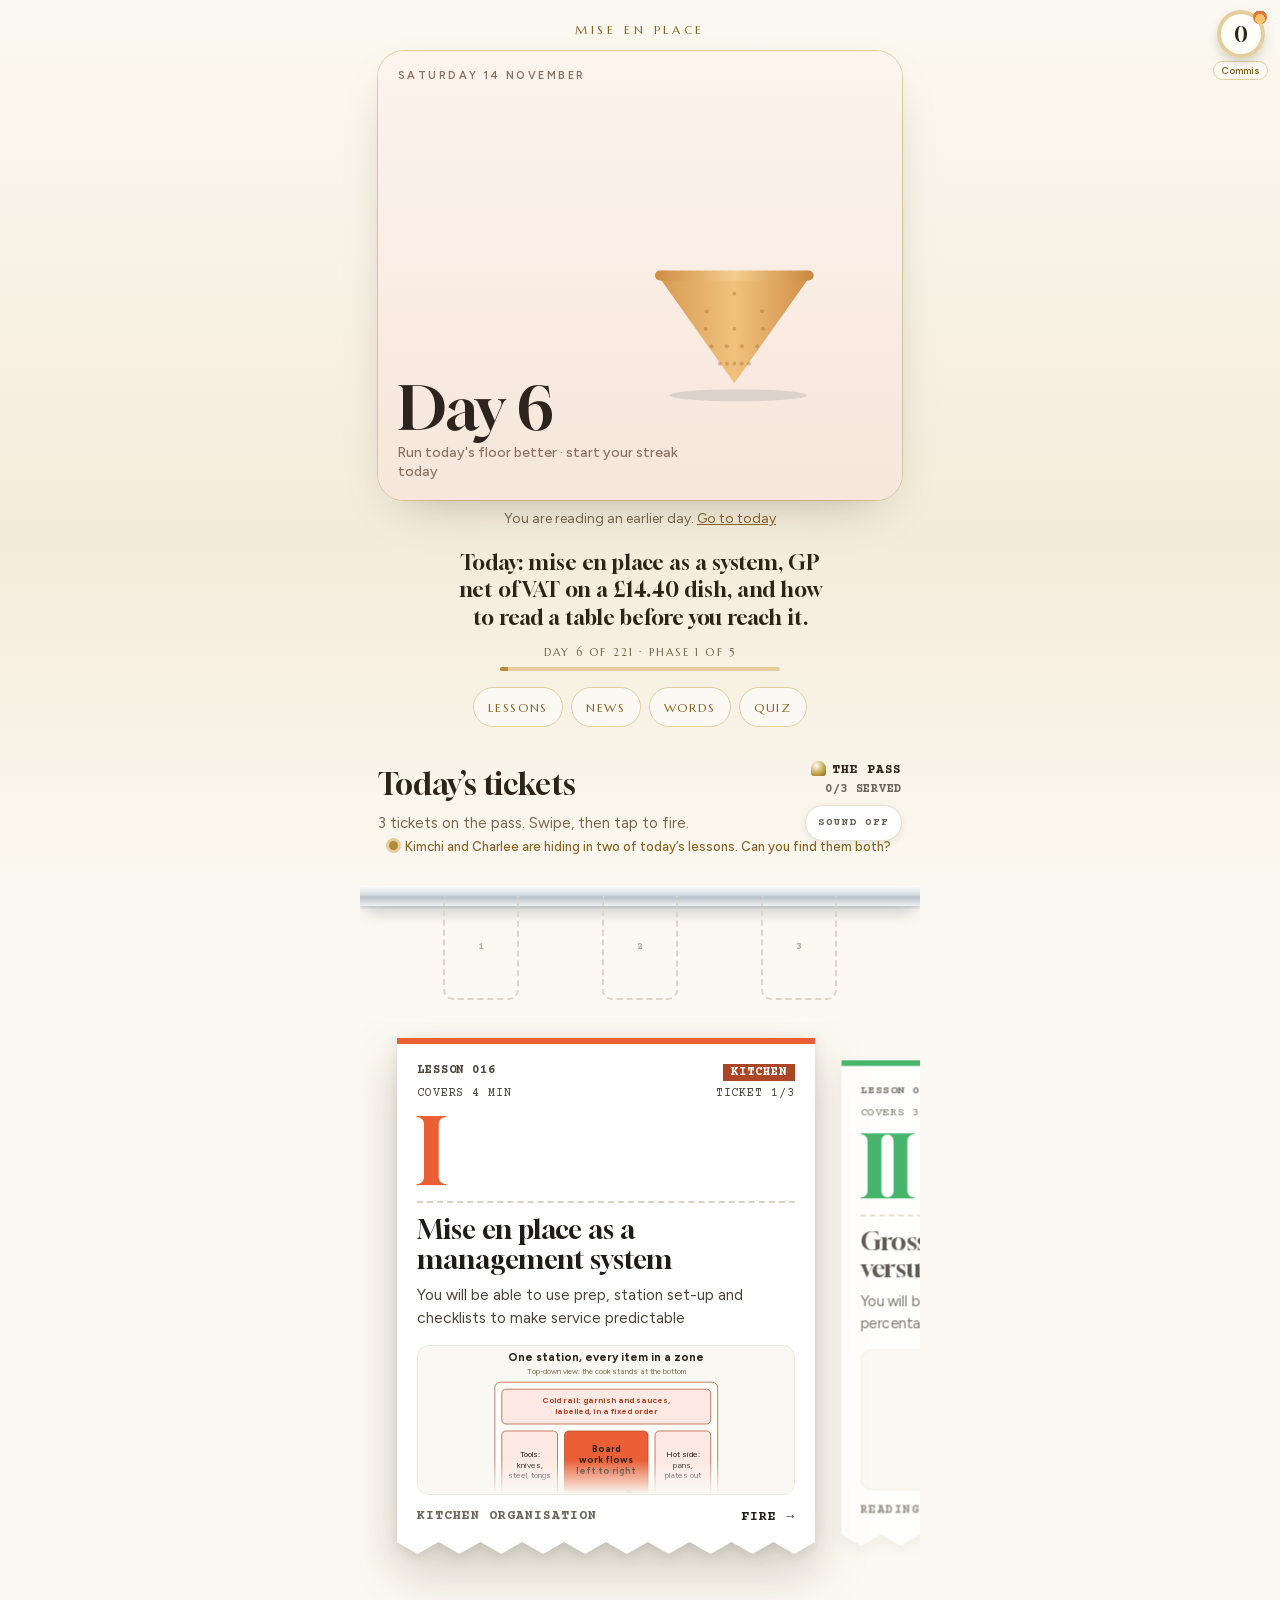
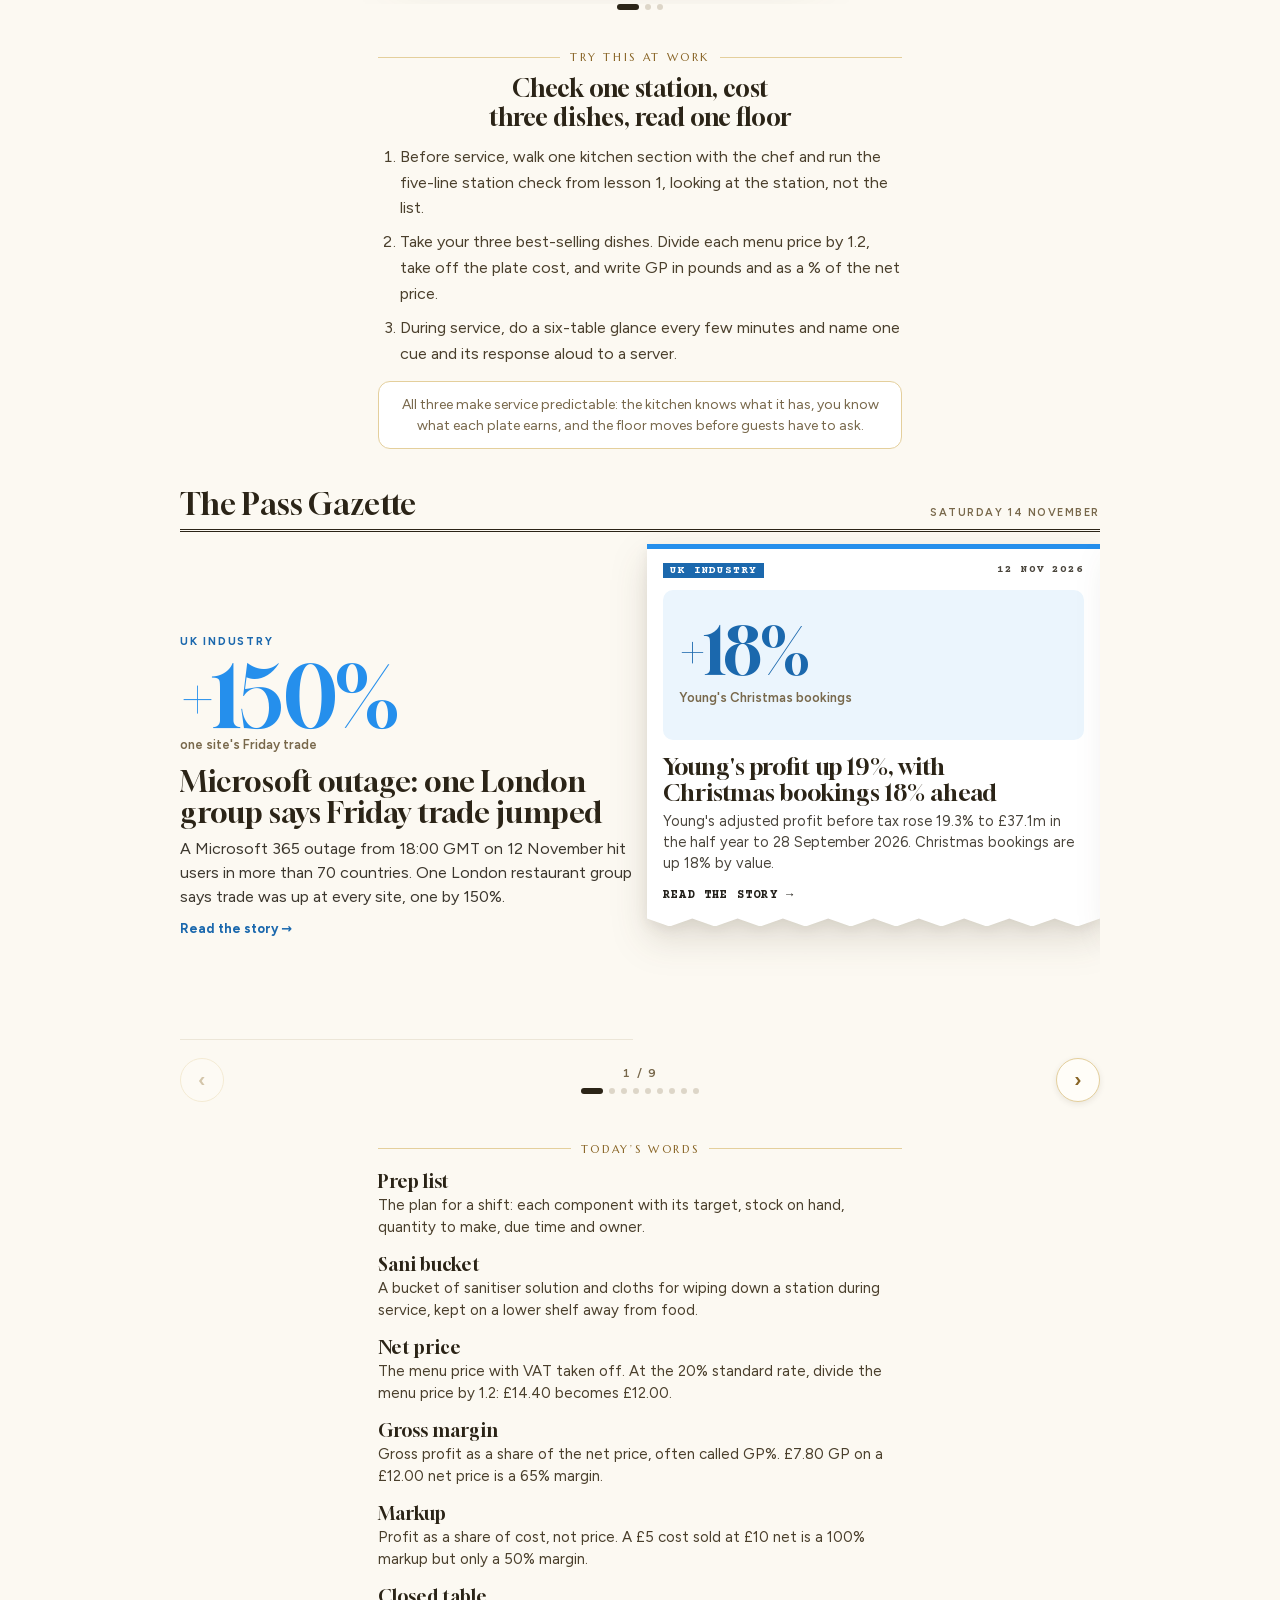
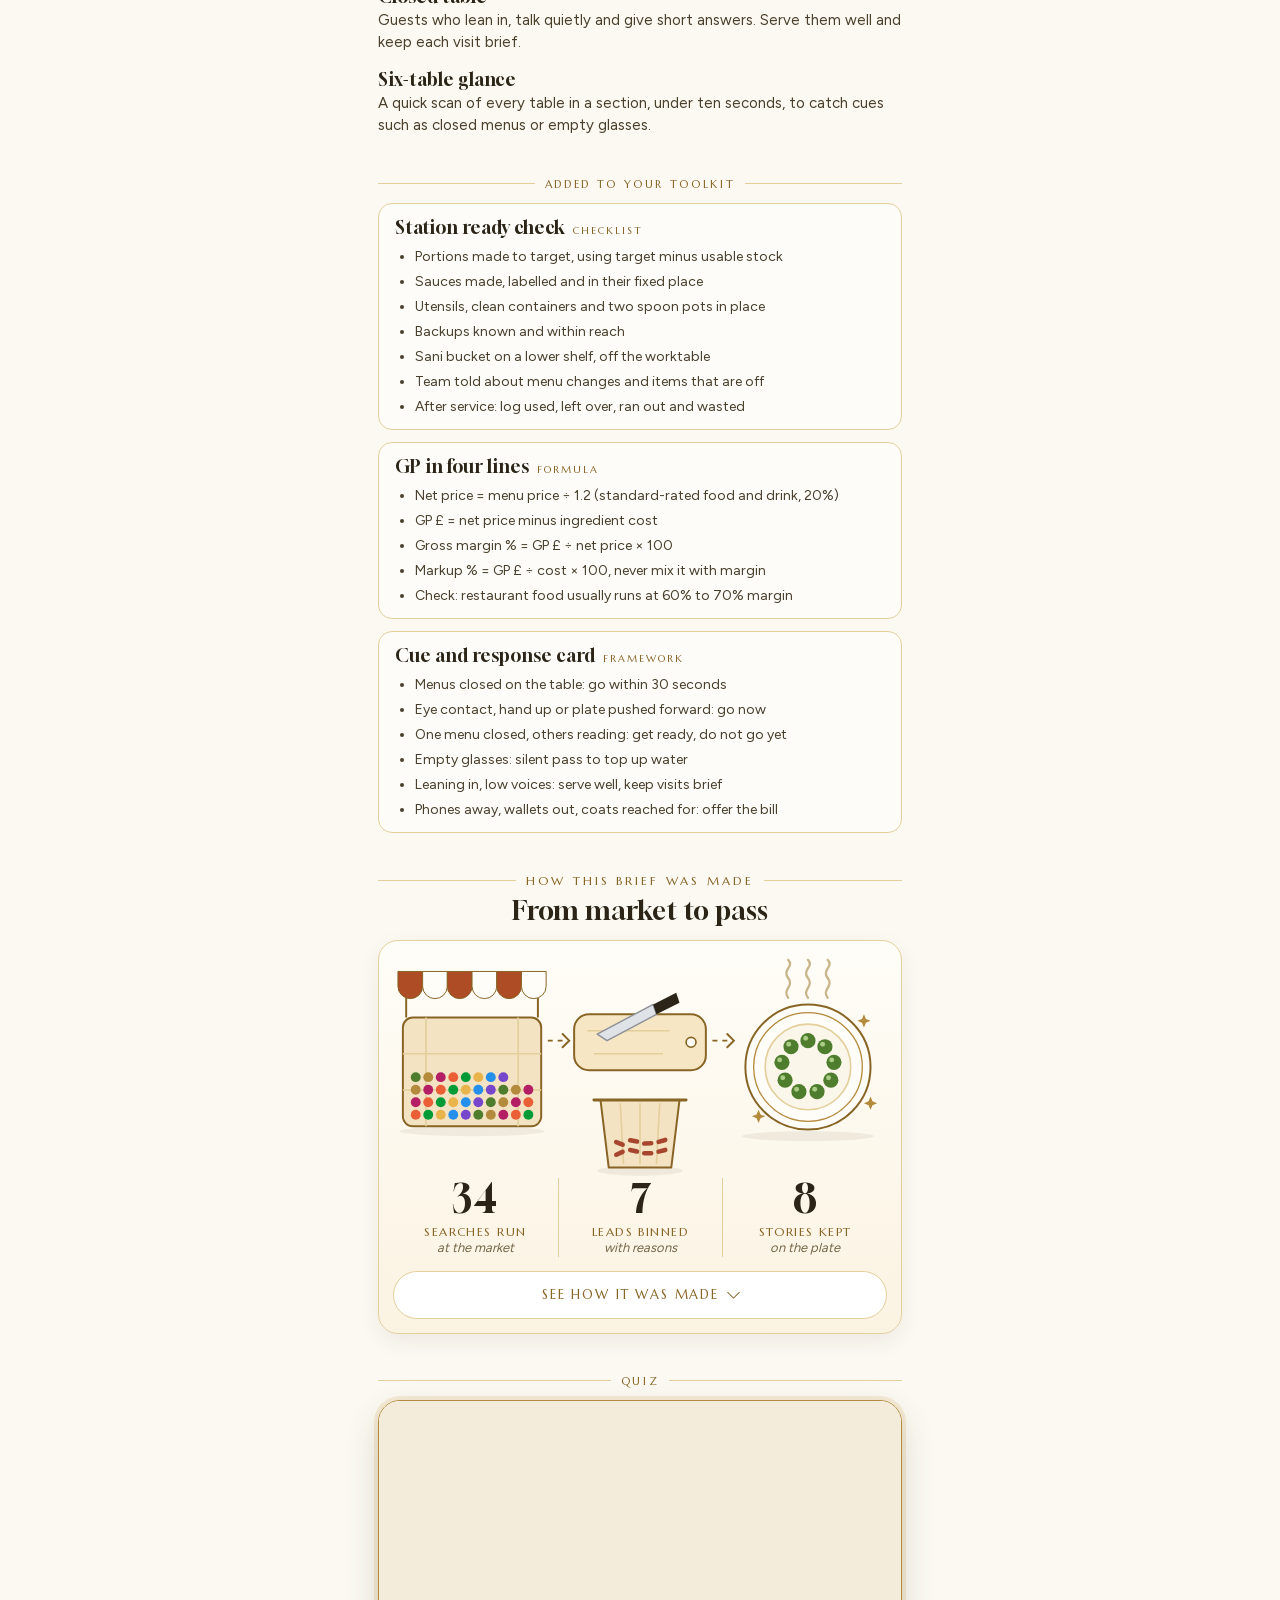
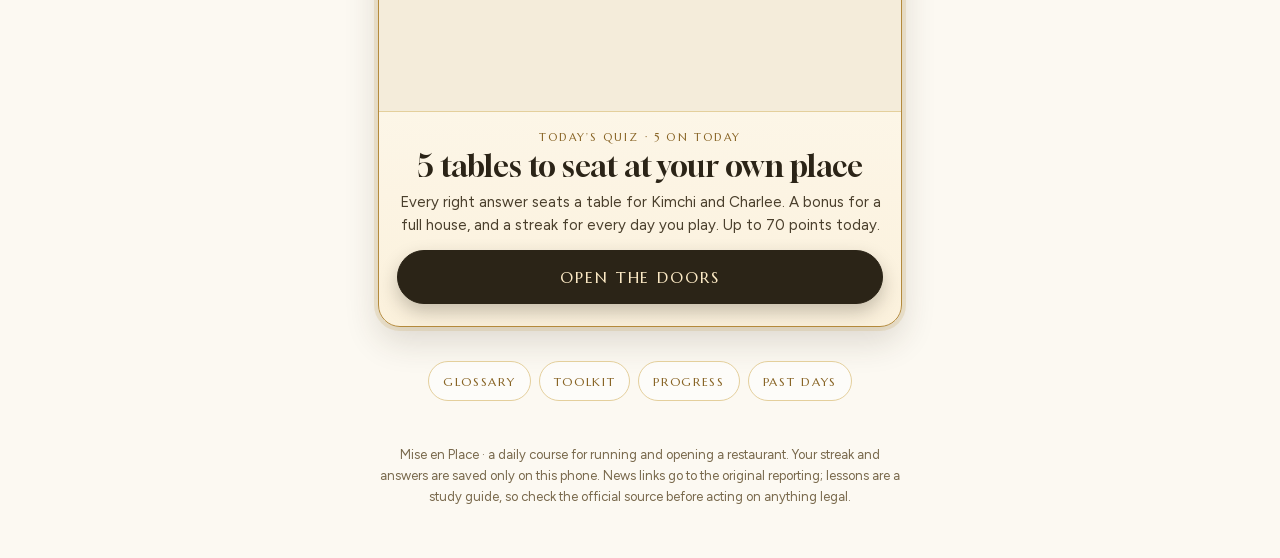
==== commit 7327fb24: "Quiz card stands out, and From market to pass starts closed - The quiz card now carries the restaura" ====
--- a/index.html
+++ b/index.html
@@ -94,6 +94,16 @@
 .opt b{font:400 14px var(--caps);color:var(--goldd);min-width:16px;white-space:nowrap}
 .opt.ok b::after{content:' ✓';color:var(--ok)}.opt.no b::after{content:' ✗';color:var(--no)}
 .svc{background:var(--ivory2);border-bottom:1px solid var(--goldl)}
+#quiz{padding:0 0 22px;overflow:hidden;border:1px solid var(--gold);border-radius:22px;background:linear-gradient(180deg,#fffdf8,#fbf1dc);box-shadow:0 14px 34px rgba(58,46,24,.16),0 0 0 4px rgba(228,207,156,.35)}
+#quiz>*:not(.svc){margin-left:18px;margin-right:18px}
+#quiz>.prog:first-child{margin-top:22px}
+#quiz .svc{margin-bottom:18px}
+#quiz .prog{color:var(--goldd)}
+#quiz h2{font:400 30px/1.12 var(--disp);color:var(--ink);margin-top:6px;text-wrap:balance}
+#quiz .btn{width:calc(100% - 36px);min-height:54px;font-size:16px;background:var(--ink);border-color:var(--ink);color:#fbe9c4;box-shadow:0 8px 18px rgba(43,36,23,.25)}
+#quiz .btn.go{animation:quizgo 2.4s ease-in-out infinite}
+@keyframes quizgo{0%,100%{box-shadow:0 8px 18px rgba(43,36,23,.25),0 0 0 0 rgba(180,138,60,.55)}50%{box-shadow:0 8px 18px rgba(43,36,23,.25),0 0 0 10px rgba(180,138,60,0)}}
+@media (prefers-reduced-motion:reduce){#quiz .btn.go{animation:none}}
 .sr{position:absolute;width:1px;height:1px;overflow:hidden;clip-path:inset(50%);white-space:nowrap}
 .sheet h2:focus{outline:none}
 .rev{display:inline-block;margin:4px 0 2px;padding:4px 10px;border-radius:99px;background:var(--ivory2);color:var(--goldd);font-size:13px;line-height:1.4}
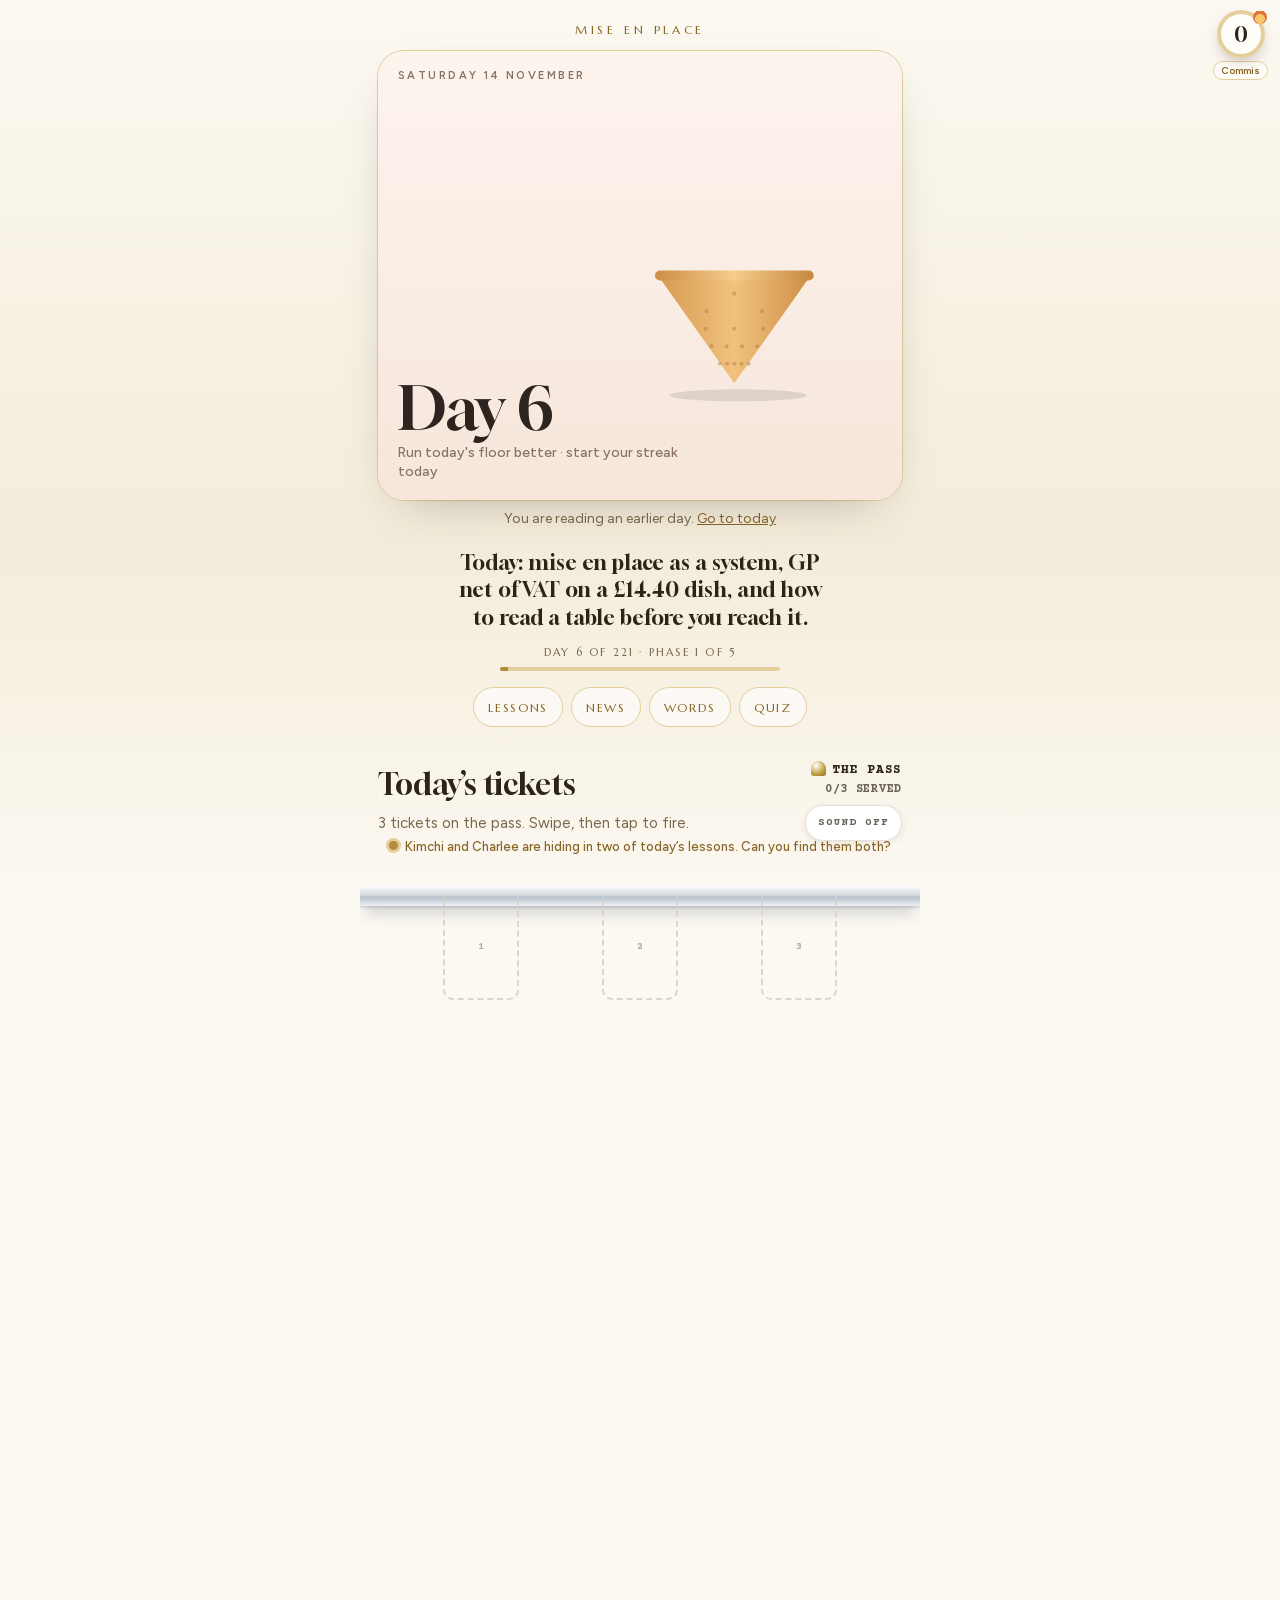
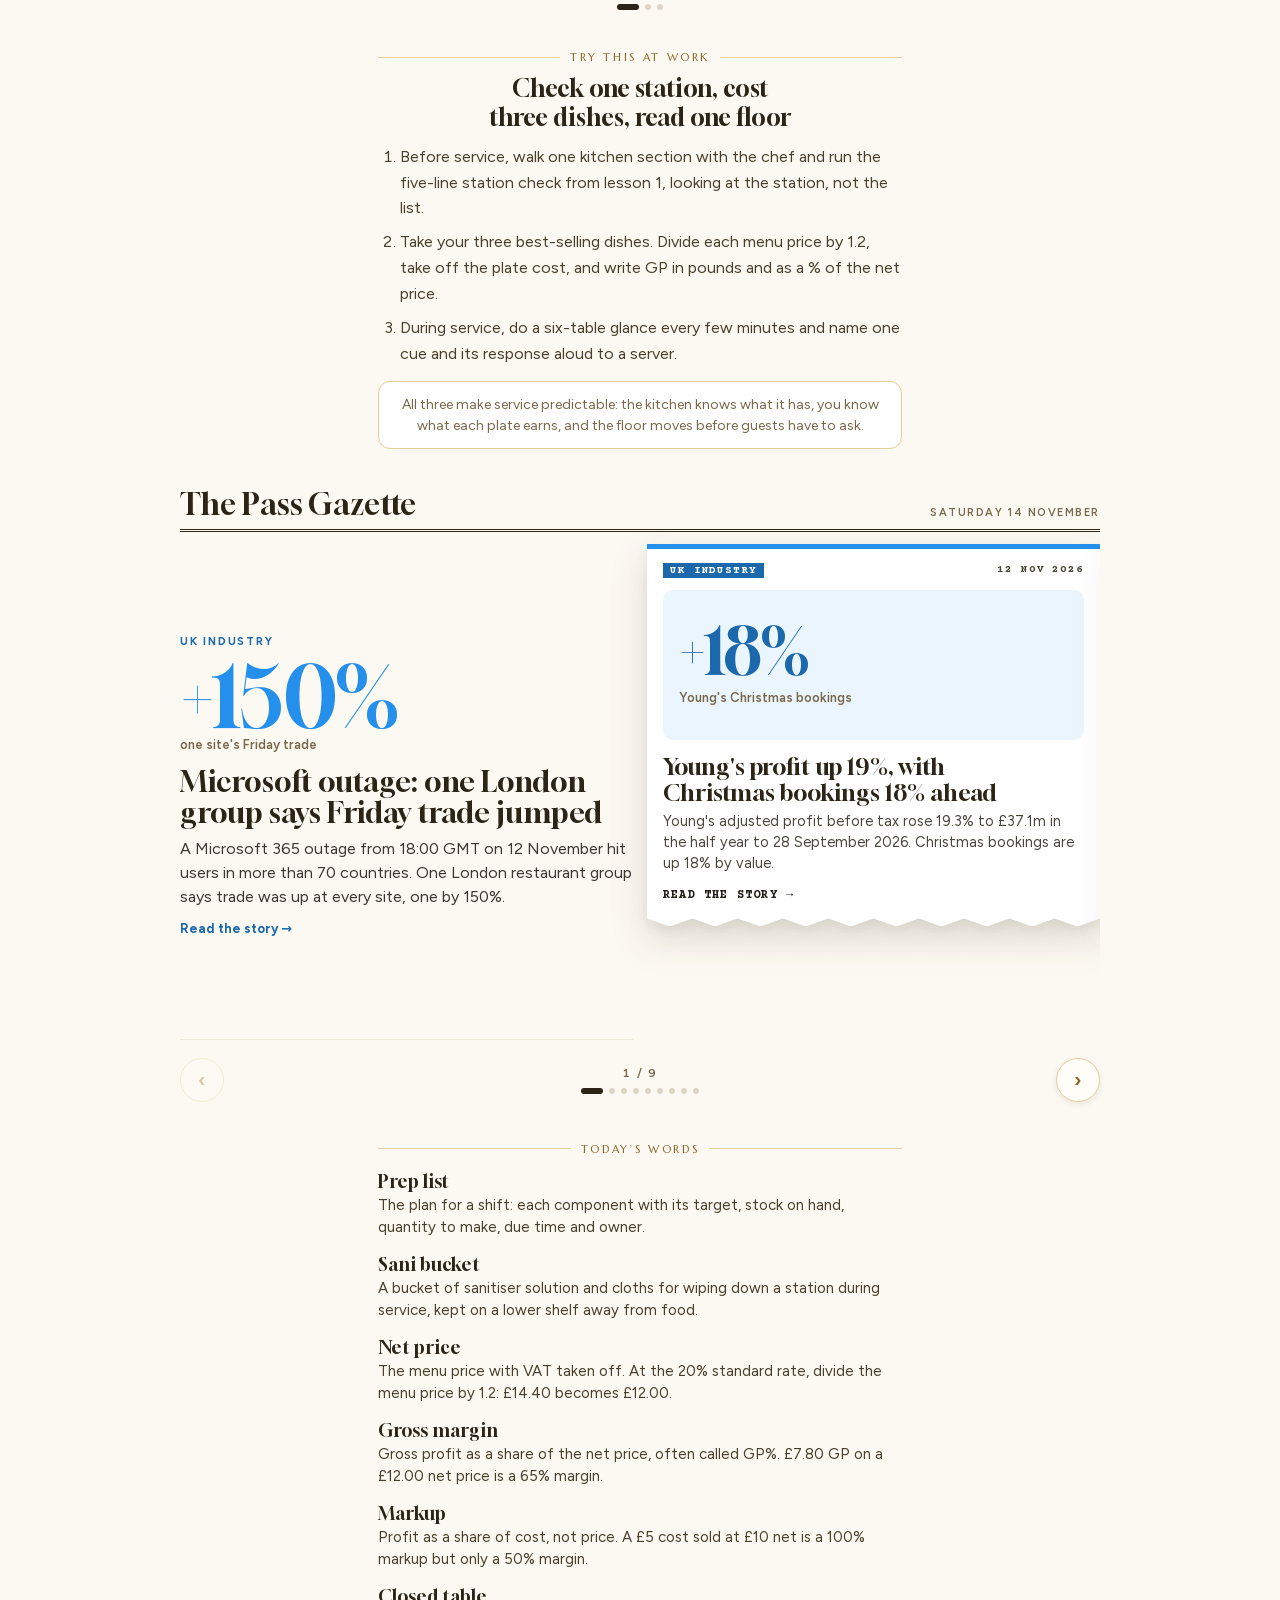
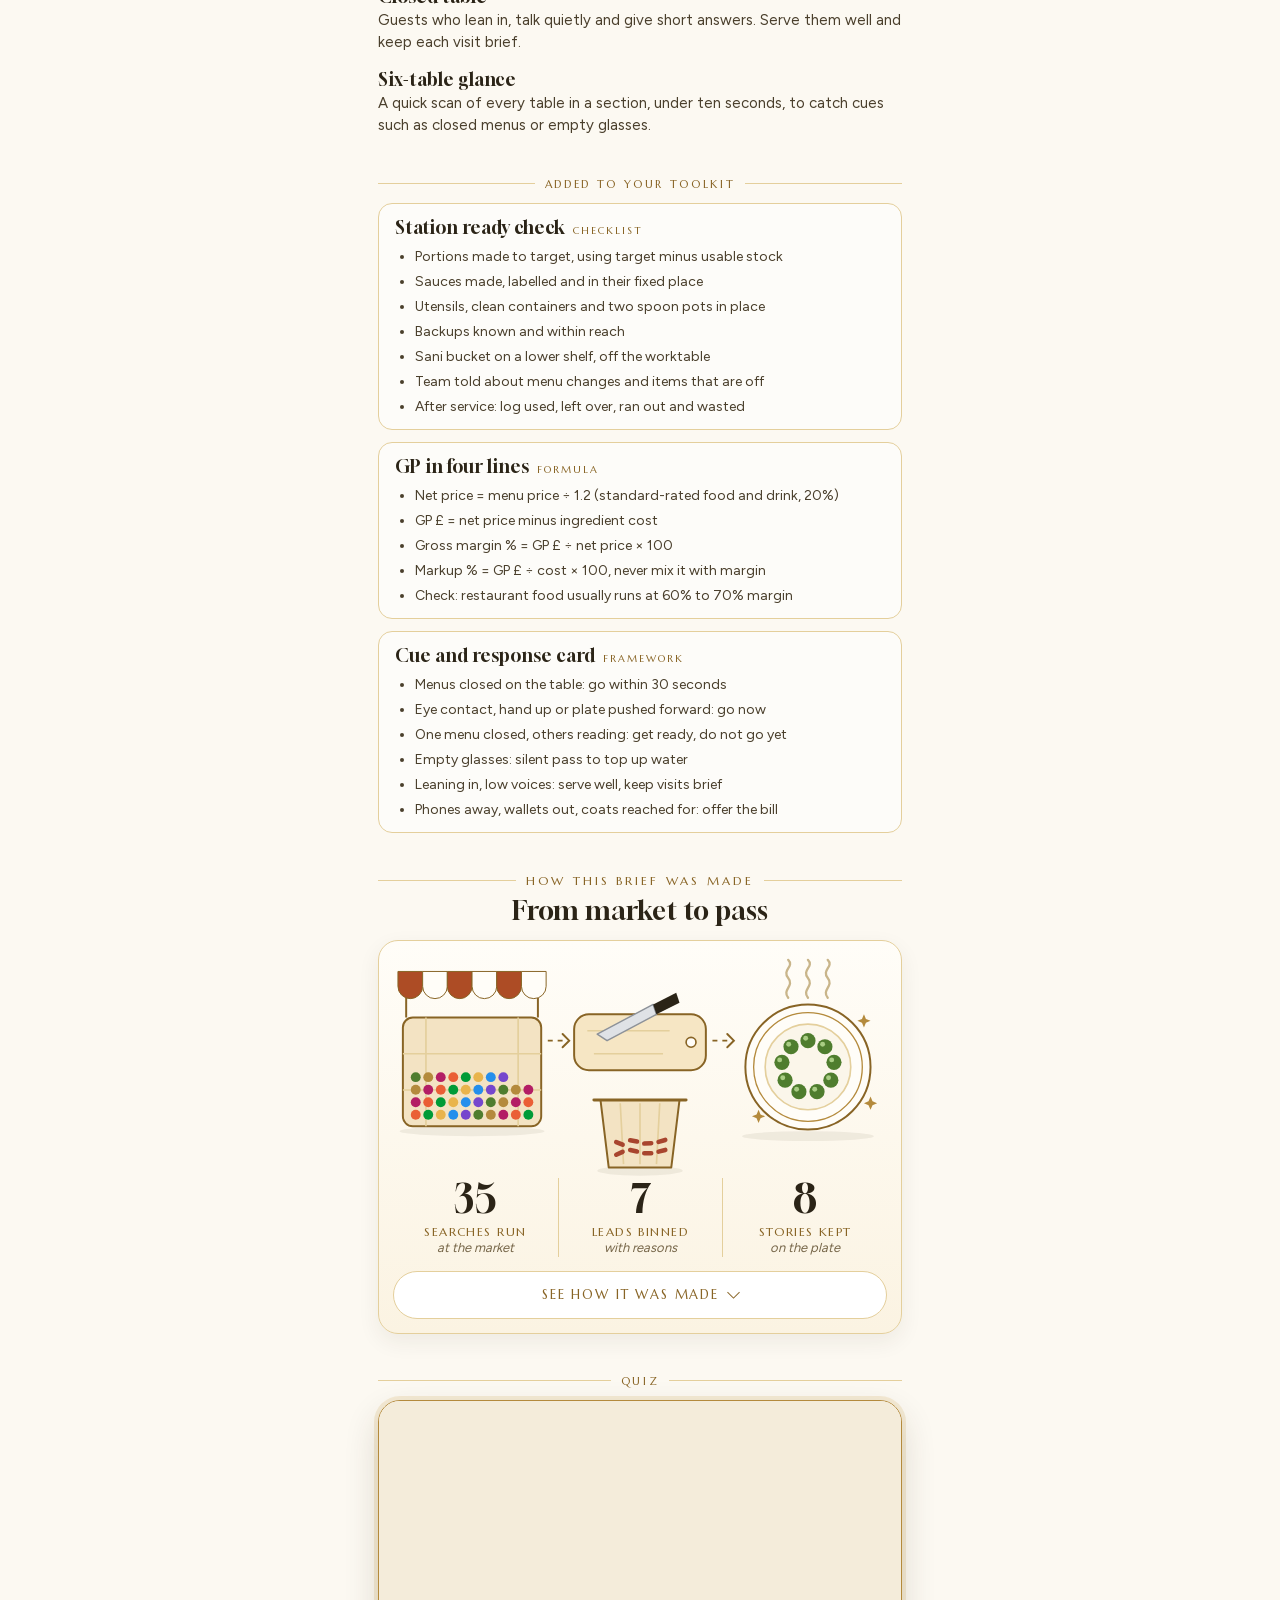
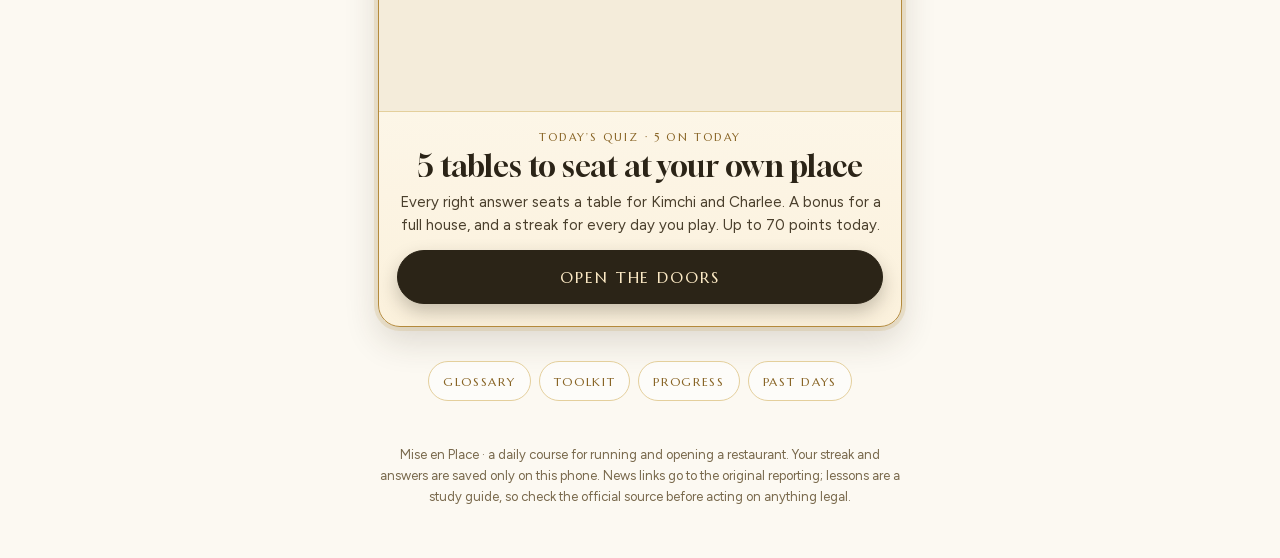
==== commit 27323e9c: "My scores: a clearer level dial, three plain tiles and a real four-week calendar - The dial fills to" ====
--- a/index.html
+++ b/index.html
@@ -323,6 +323,38 @@
 .sc-key{display:flex;flex-wrap:wrap;gap:12px;margin-top:8px;font-size:12px;color:var(--mute)}
 .sc-key i{display:inline-block;width:11px;height:11px;border-radius:3px;margin-right:5px;vertical-align:-1px;background:#efe6d2}
 .sc-key i.d{background:var(--goldl)}.sc-key i.p{background:var(--gold)}.sc-key i.m{background:transparent;border:1.5px dashed #d9c9a6}.sc-key i.t{outline:2px solid var(--ink)}
+.ring.big{width:104px;height:104px;align-content:center;gap:2px}
+.ring.big small{display:block;font:400 12px var(--caps);letter-spacing:.14em;text-transform:uppercase;color:var(--goldd);text-align:center}
+.ring.big b{font:400 15px/1.1 var(--disp)}
+.sc-hero small.sc-next{color:var(--goldd);font-size:14px;margin-top:6px}
+.sc-ladder{display:flex;align-items:center;list-style:none;margin:6px 2px 0;padding:0}
+.sc-ladder li{flex:1;display:flex;align-items:center}.sc-ladder li:first-child{flex:none}
+.sc-ladder li::before{content:'';flex:1;height:2px;background:var(--goldl)}.sc-ladder li:first-child::before{display:none}
+.sc-ladder li.was::before,.sc-ladder li.now::before{background:var(--gold)}
+.sc-ladder i{flex:none;width:14px;height:14px;border-radius:50%;border:2px solid var(--goldl);background:var(--card)}
+.sc-ladder .was i{background:var(--gold);border-color:var(--gold)}
+.sc-ladder .now i{width:20px;height:20px;background:var(--gold);border-color:var(--ink);box-shadow:0 0 0 4px rgba(228,207,156,.55)}
+.sc-cap{margin:8px 0 0;font-size:13px;color:var(--mute)}
+.sc-tiles{display:grid;grid-template-columns:repeat(3,minmax(0,1fr));gap:8px;margin-top:18px}
+.sc-tiles div{background:var(--card);border:1px solid var(--goldl);border-radius:16px;padding:14px 6px 12px;text-align:center;box-shadow:0 4px 12px rgba(58,46,24,.05)}
+.sc-tiles b{display:block;font:400 30px/1 var(--disp);color:var(--ink)}
+.sc-tiles span{display:block;margin-top:7px;font:400 12px/1.25 var(--caps);letter-spacing:.08em;text-transform:uppercase;color:var(--goldd)}
+.sc-tiles small{display:block;margin-top:4px;font-size:12px;line-height:1.3;color:var(--mute)}
+.sc-flame{display:inline-block;width:14px;height:18px;margin-left:5px;vertical-align:1px;background:radial-gradient(circle at 50% 70%,#f7c56b 0 35%,#e0763a 36% 60%,transparent 61%);border-radius:50% 50% 45% 45%/60% 60% 40% 40%}
+.sc-more{display:flex;justify-content:center;flex-wrap:wrap;gap:6px 22px;margin:12px 0 0;font-size:14px;color:var(--body)}
+.sc-more b{font:400 18px var(--disp);color:var(--ink);margin-right:6px}
+.sc-calhead{display:flex;justify-content:space-between;align-items:baseline;gap:10px;margin-top:26px}
+.sc-calhead h3{margin:0}.sc-calhead span{font-size:13px;color:var(--mute);white-space:nowrap}
+.sc-wd,.sc-cal{display:grid;grid-template-columns:repeat(7,minmax(0,1fr));gap:5px}
+.sc-wd{margin:10px 0 5px}.sc-wd span{text-align:center;font:400 12px var(--caps);letter-spacing:.1em;color:var(--mute)}
+.sc-cal i{font:500 13px/1 var(--ui);font-style:normal;min-height:46px;border-radius:10px;background:#f4eddb;color:#9a8c6c;display:grid;align-content:center;justify-items:center;gap:3px}
+.sc-cal i small{font:600 12px/1 var(--ui)}
+.sc-cal i.d{background:var(--goldl);color:var(--ink)}
+.sc-cal i.p{background:var(--goldd);color:#fff}
+.sc-cal i.m{background:transparent;border:1.5px dashed #d2c19a;color:var(--mute)}
+.sc-cal i.f{background:transparent;color:#cbbd9c}
+.sc-cal i.t{box-shadow:0 0 0 2px var(--ink)}
+.sc-key i.p{background:var(--goldd)}
 .sc-name{display:grid;gap:6px;font-size:13px;color:var(--mute);margin:8px 0 14px}
 .sc-name input{font:500 16px var(--ui);padding:11px 12px;border-radius:12px;border:1px solid var(--goldl);background:#fff;color:var(--ink)}
 .pcard{position:relative;width:100%;max-width:380px;margin:0 auto;aspect-ratio:9/16;border-radius:22px;overflow:hidden;isolation:isolate;container-type:inline-size;background:linear-gradient(#fcf9f2,#f2e9d6);display:flex;flex-direction:column;box-shadow:0 20px 50px -28px #2b241788,0 0 0 1px var(--goldl)}
